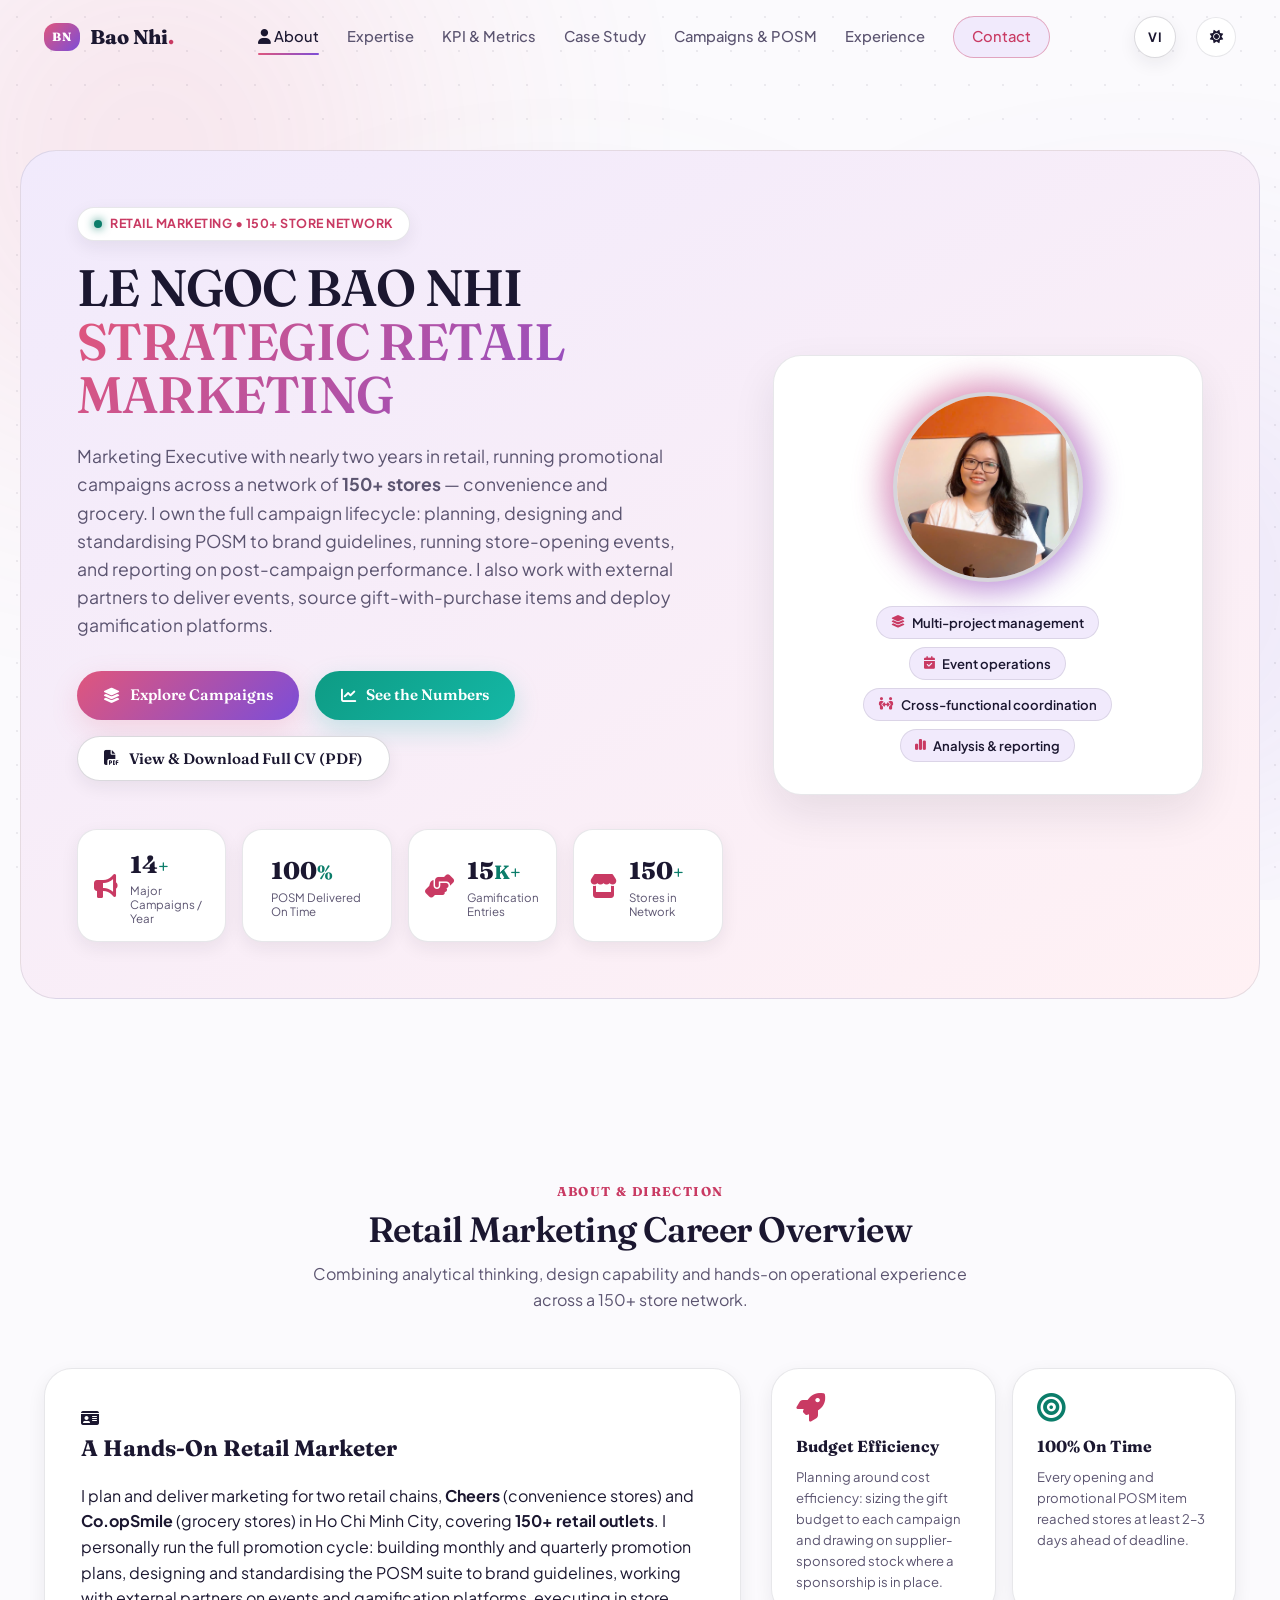
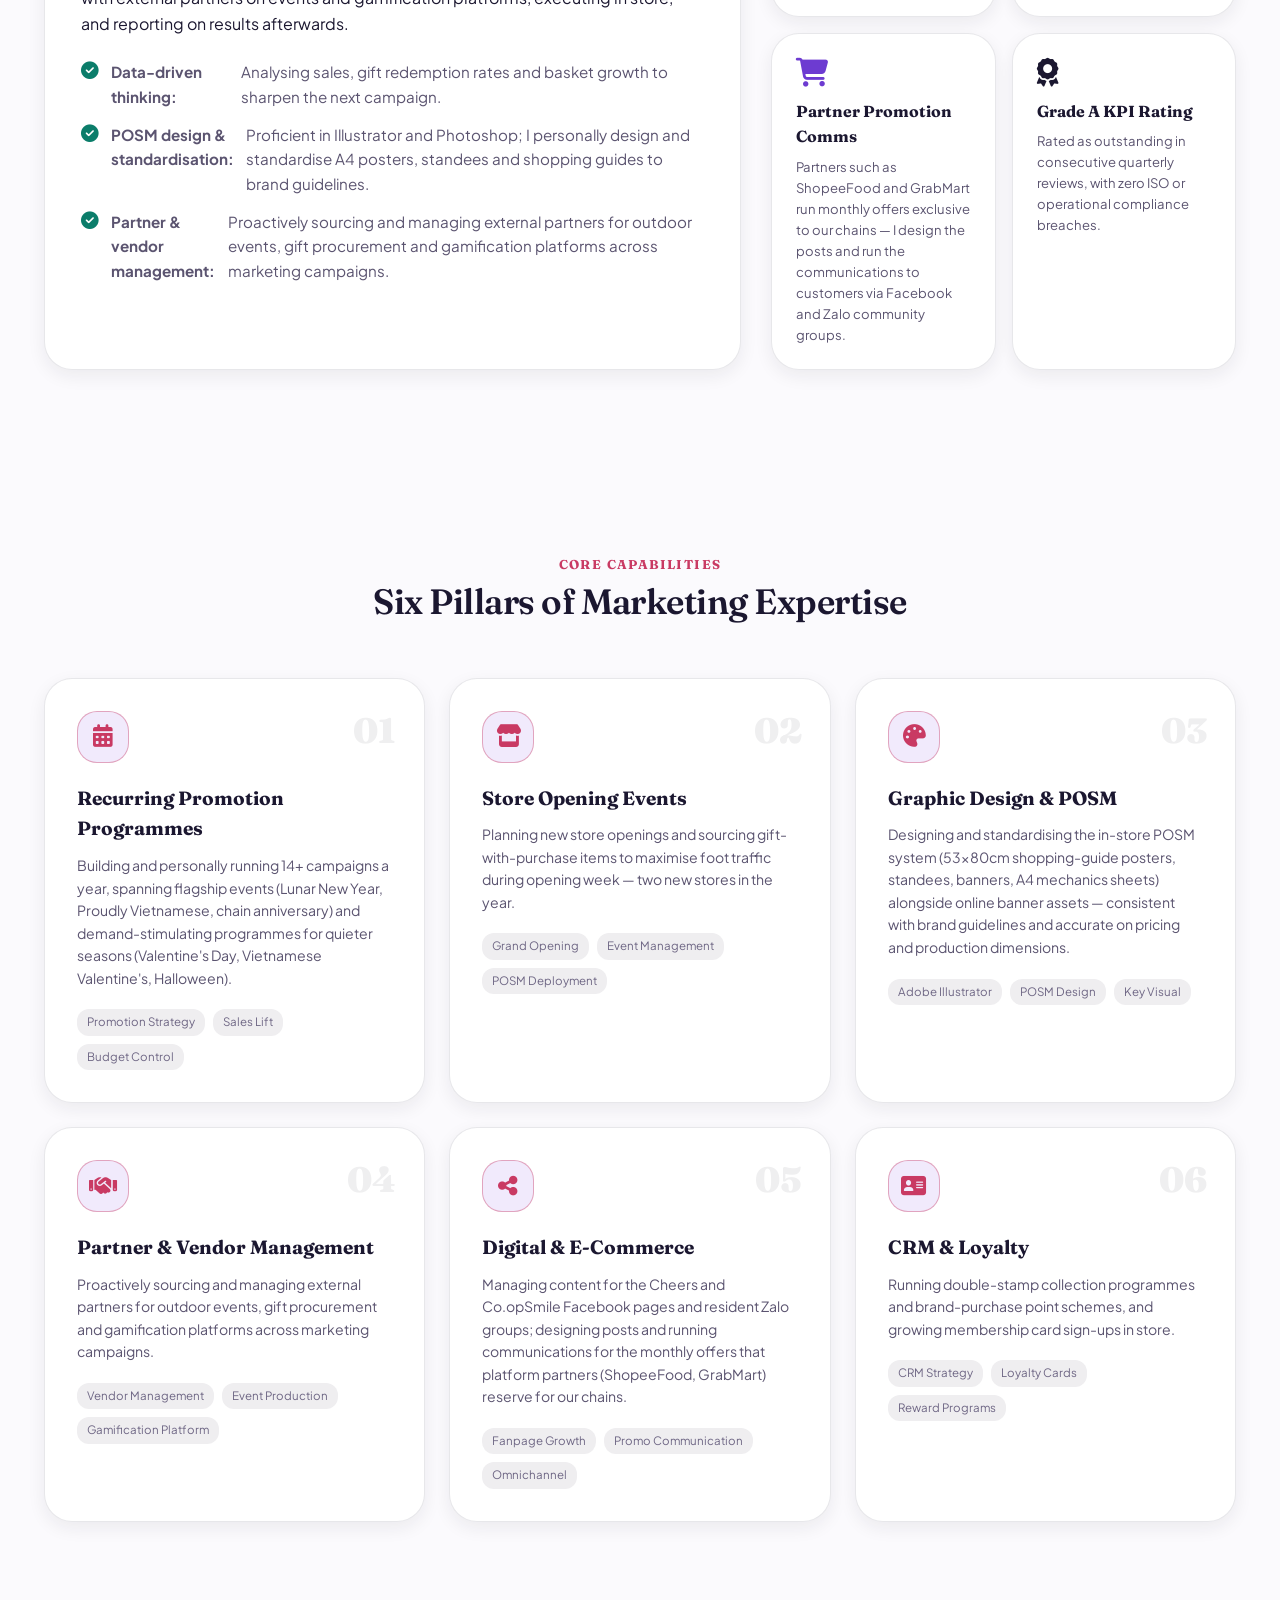
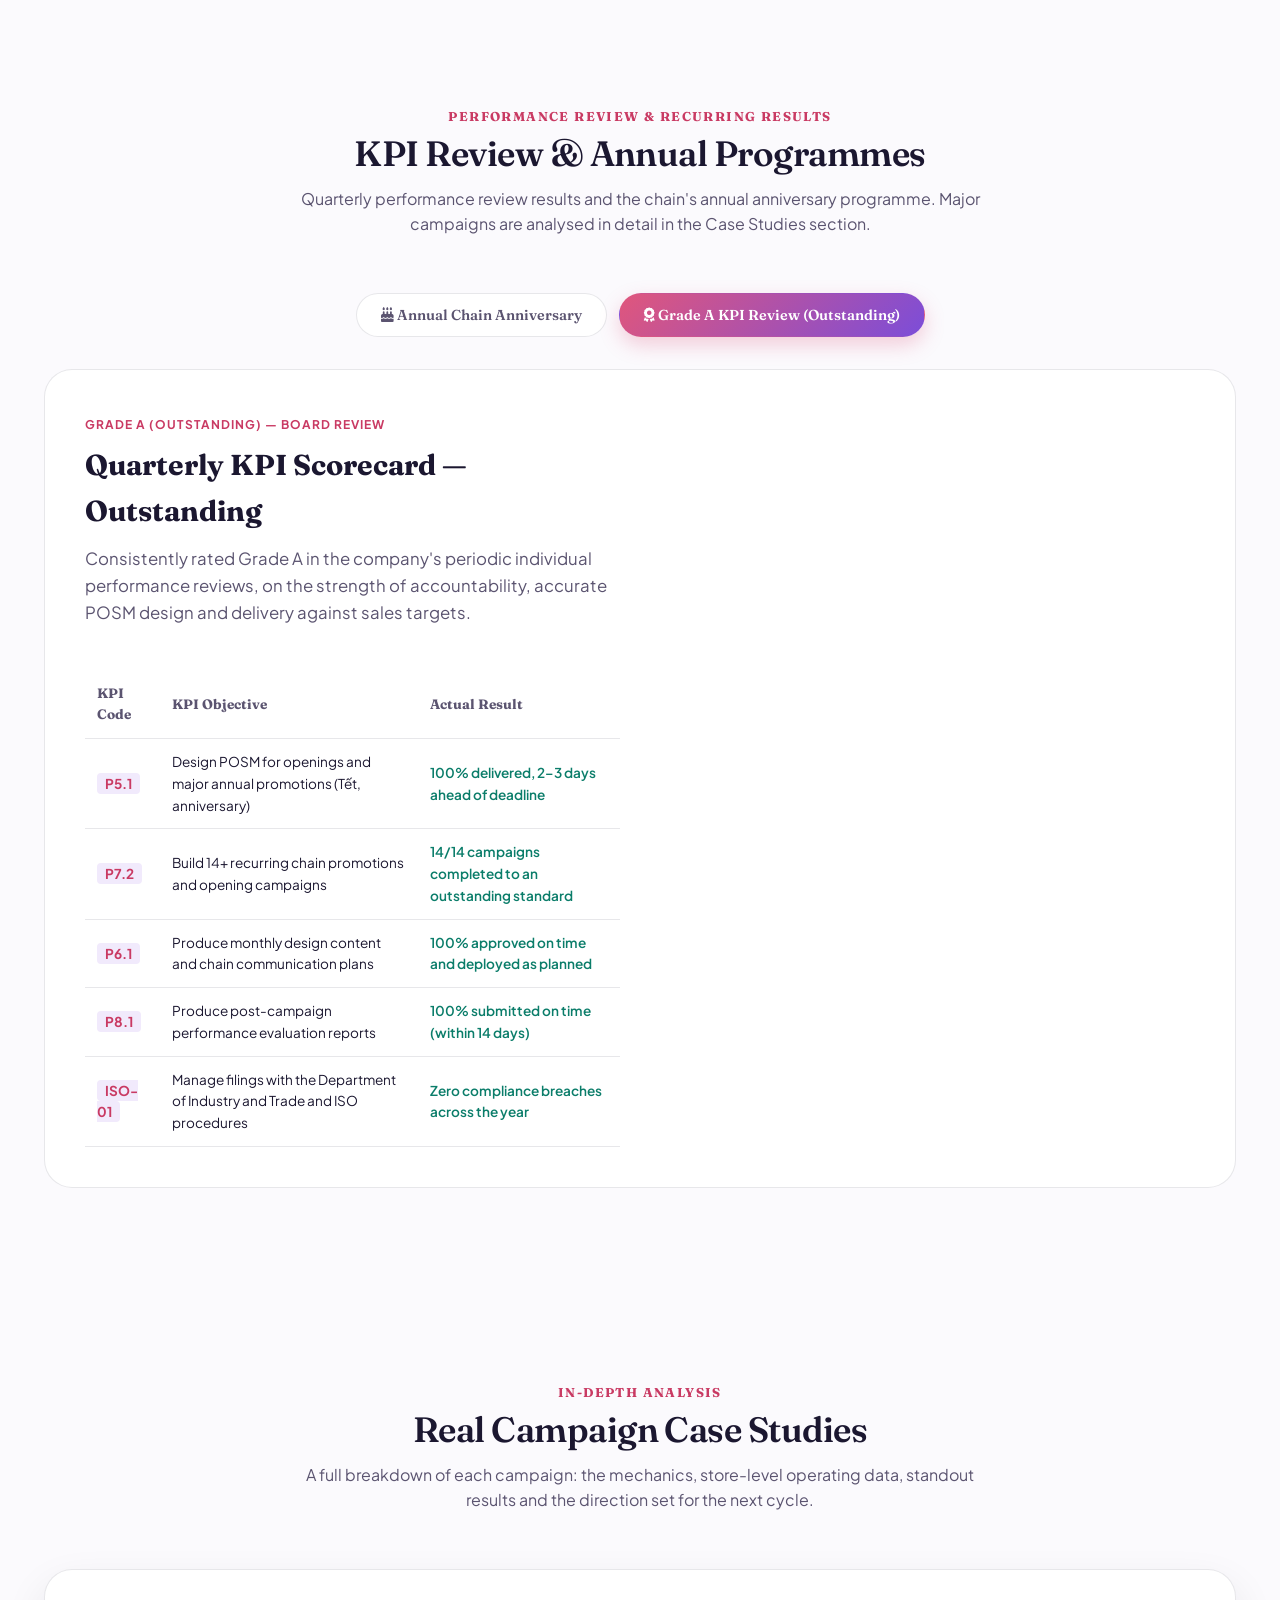
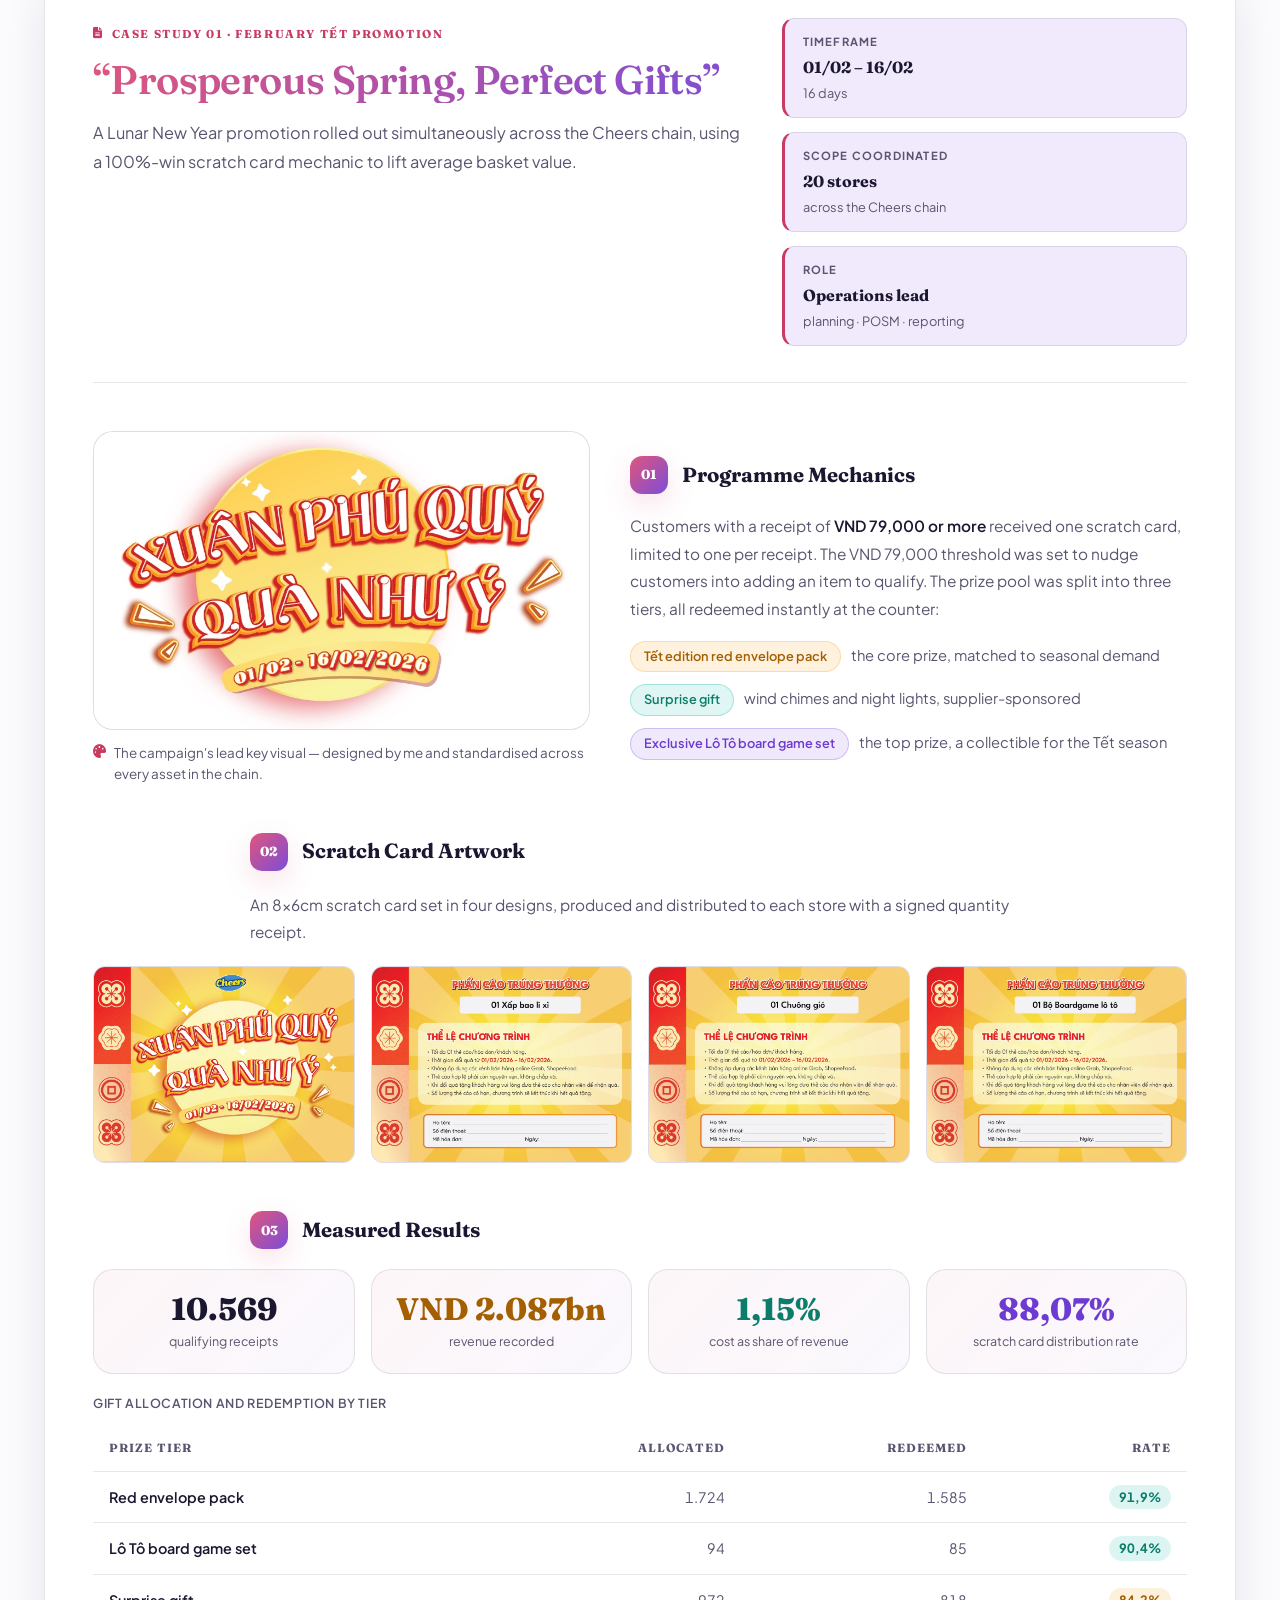
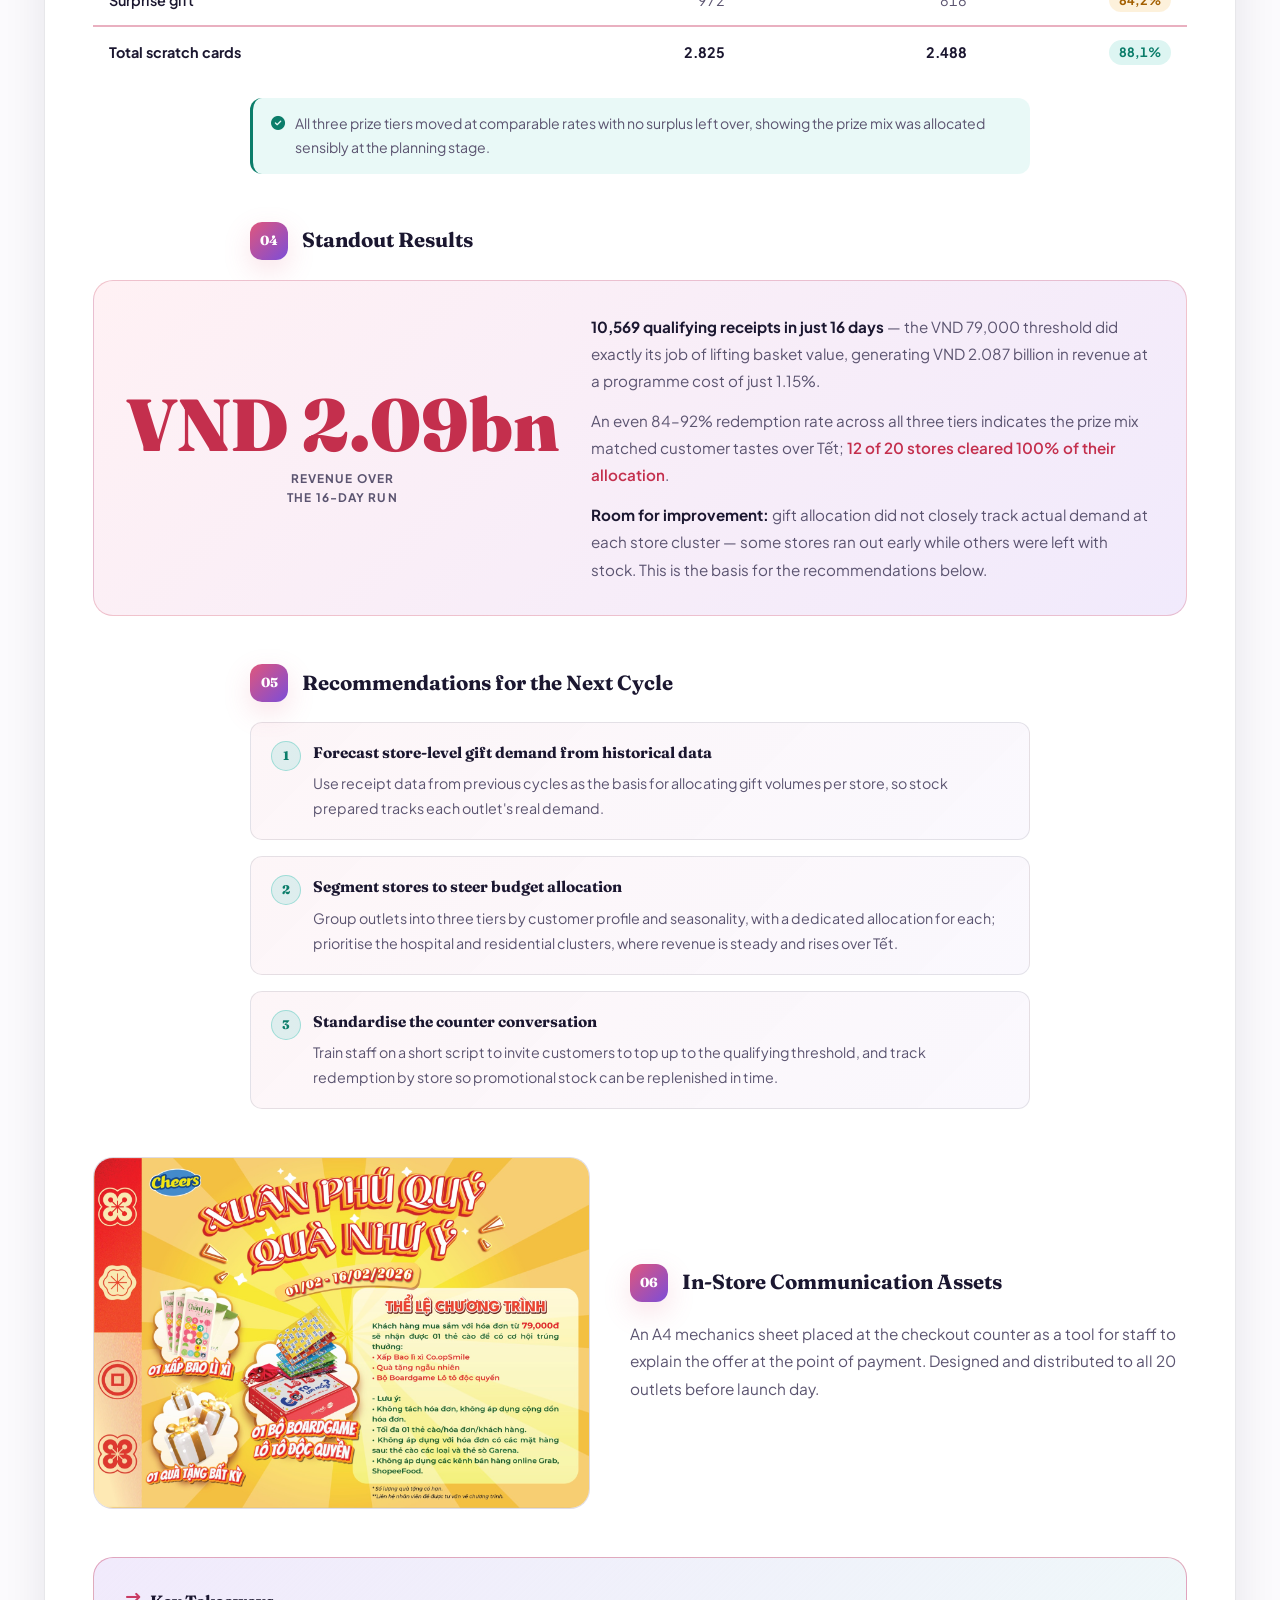
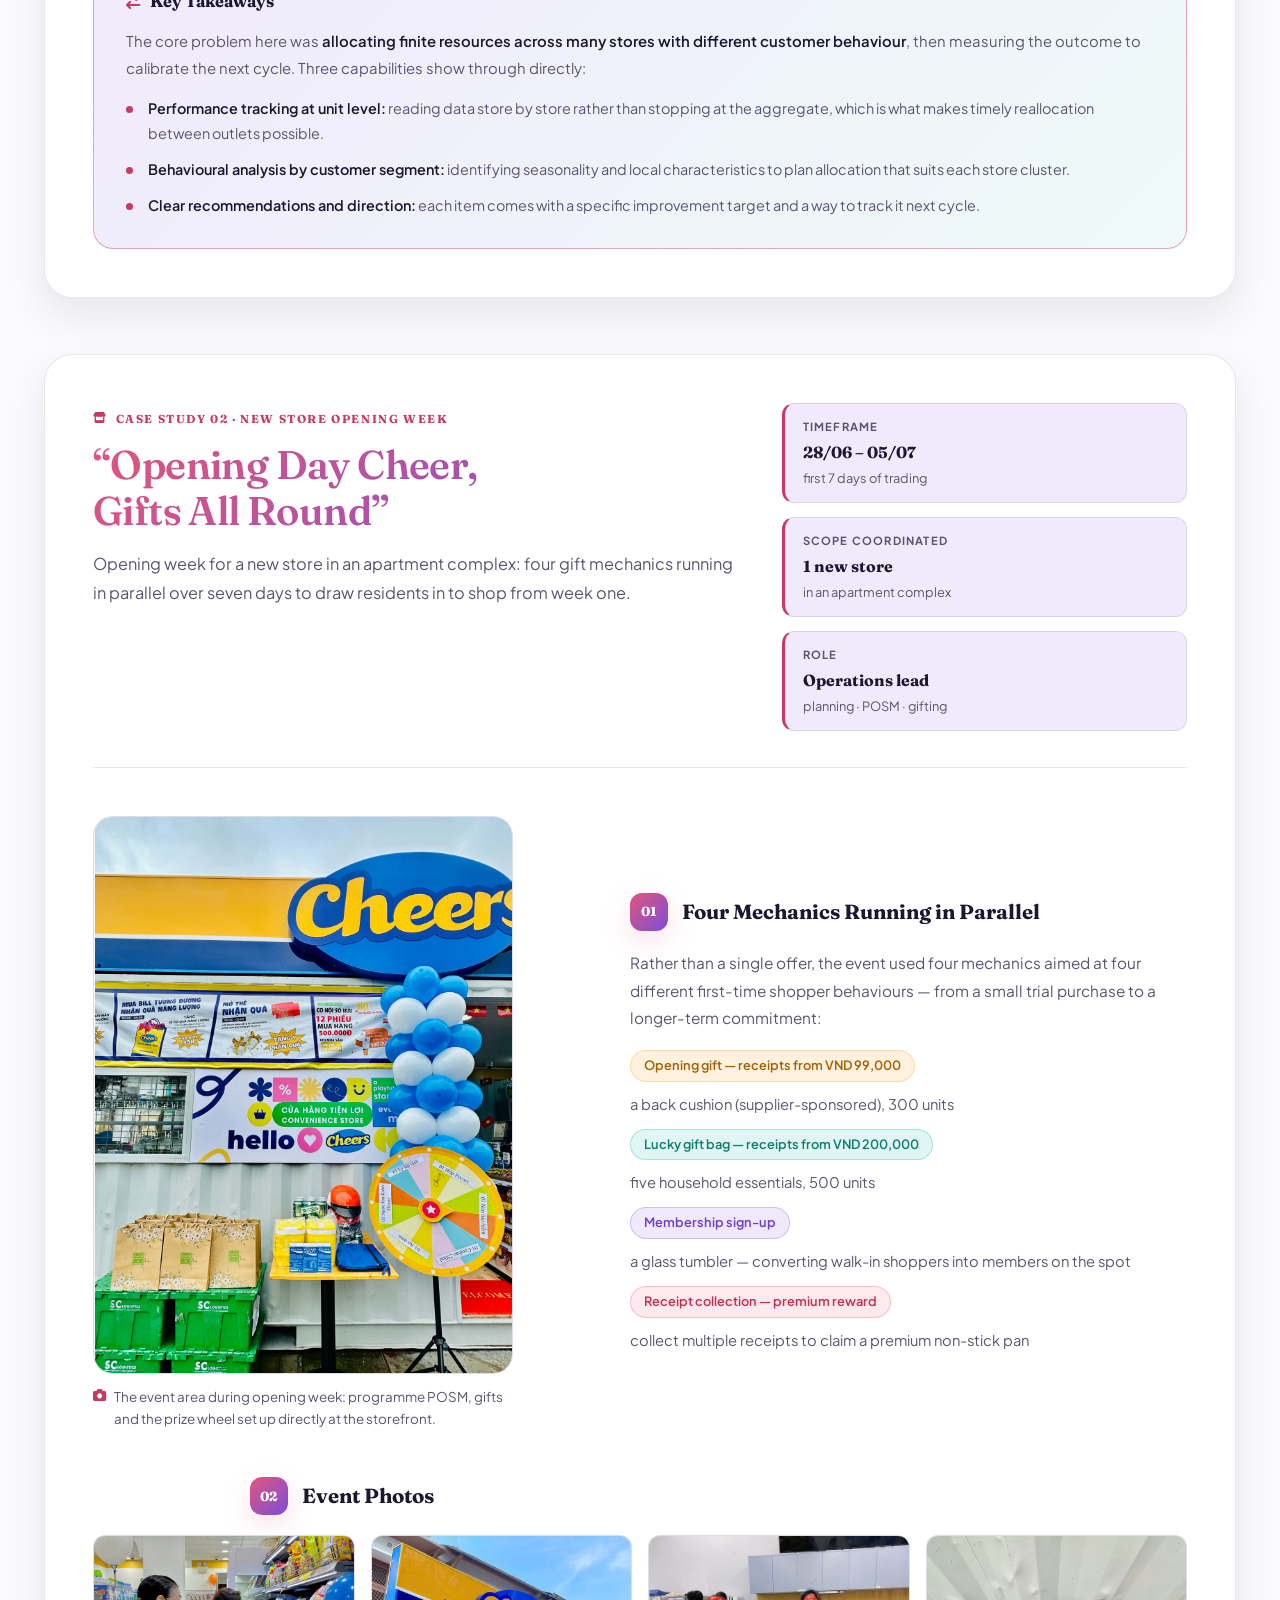
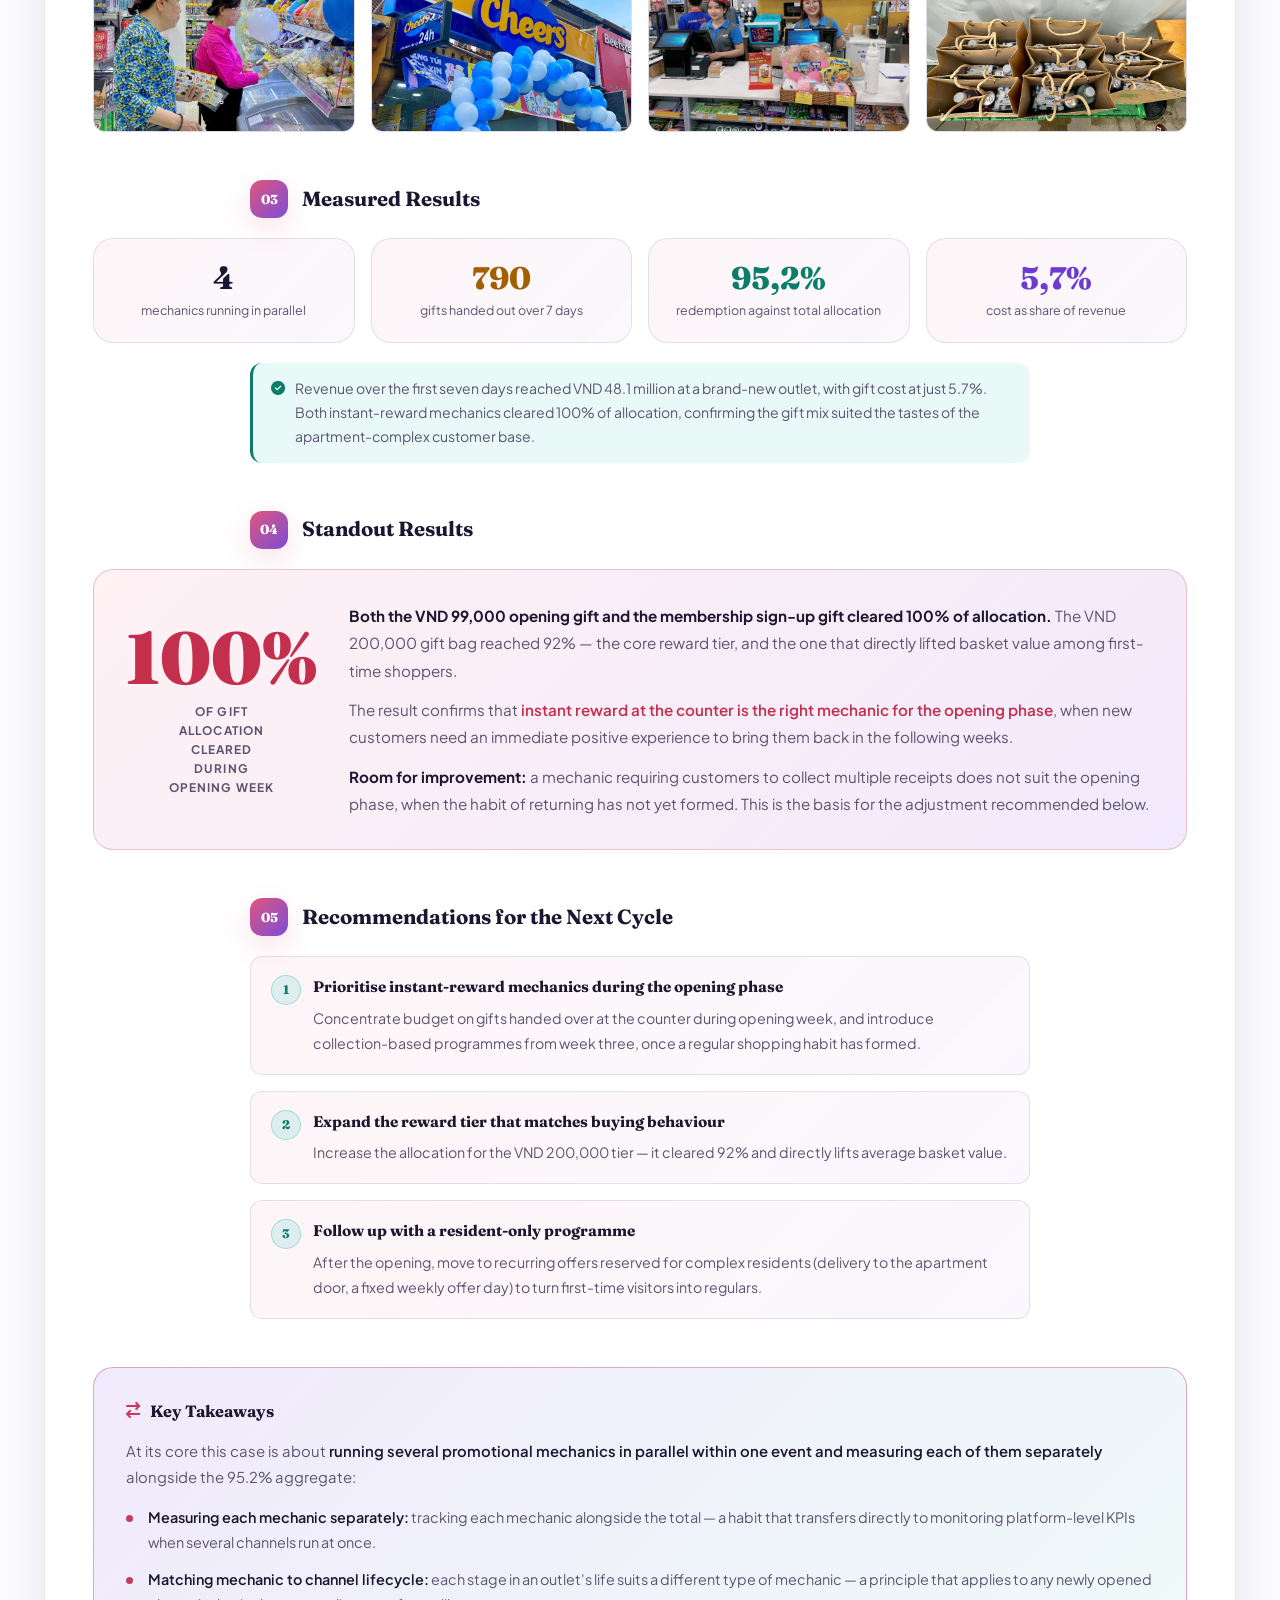
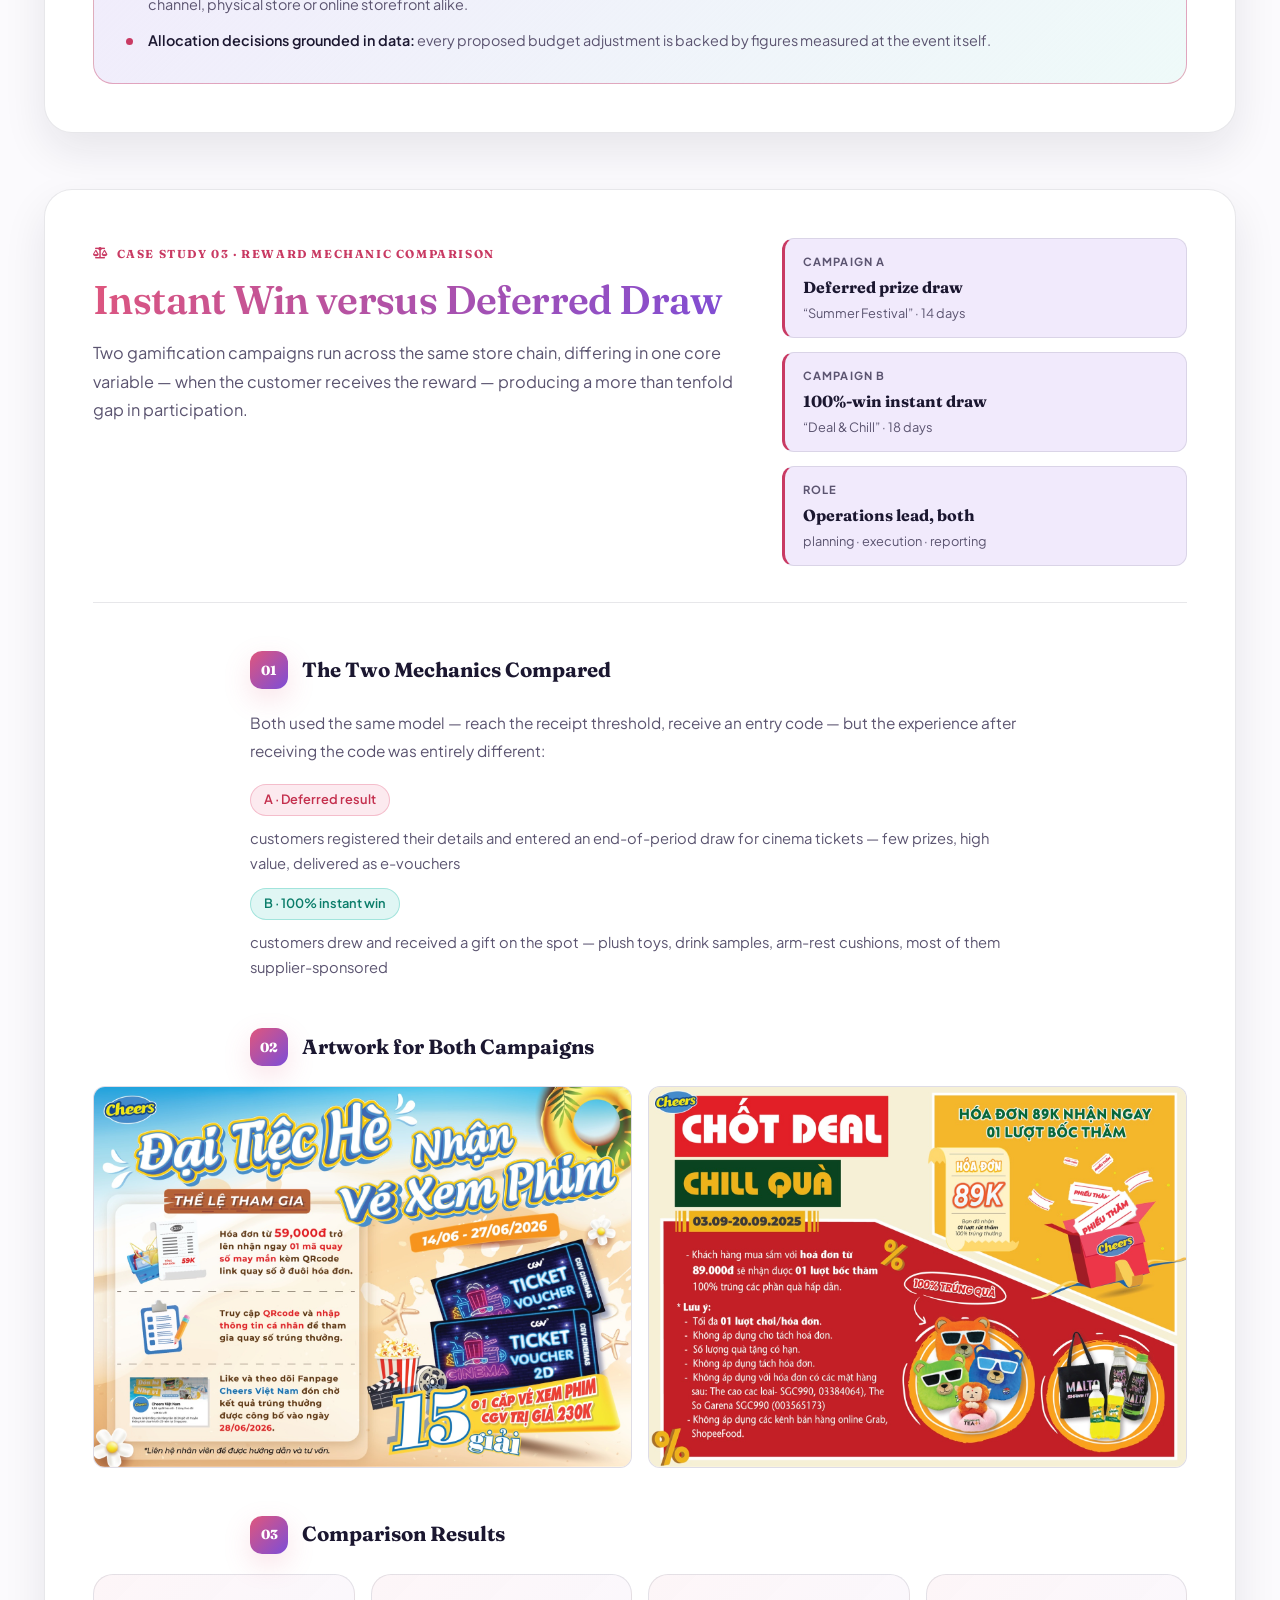
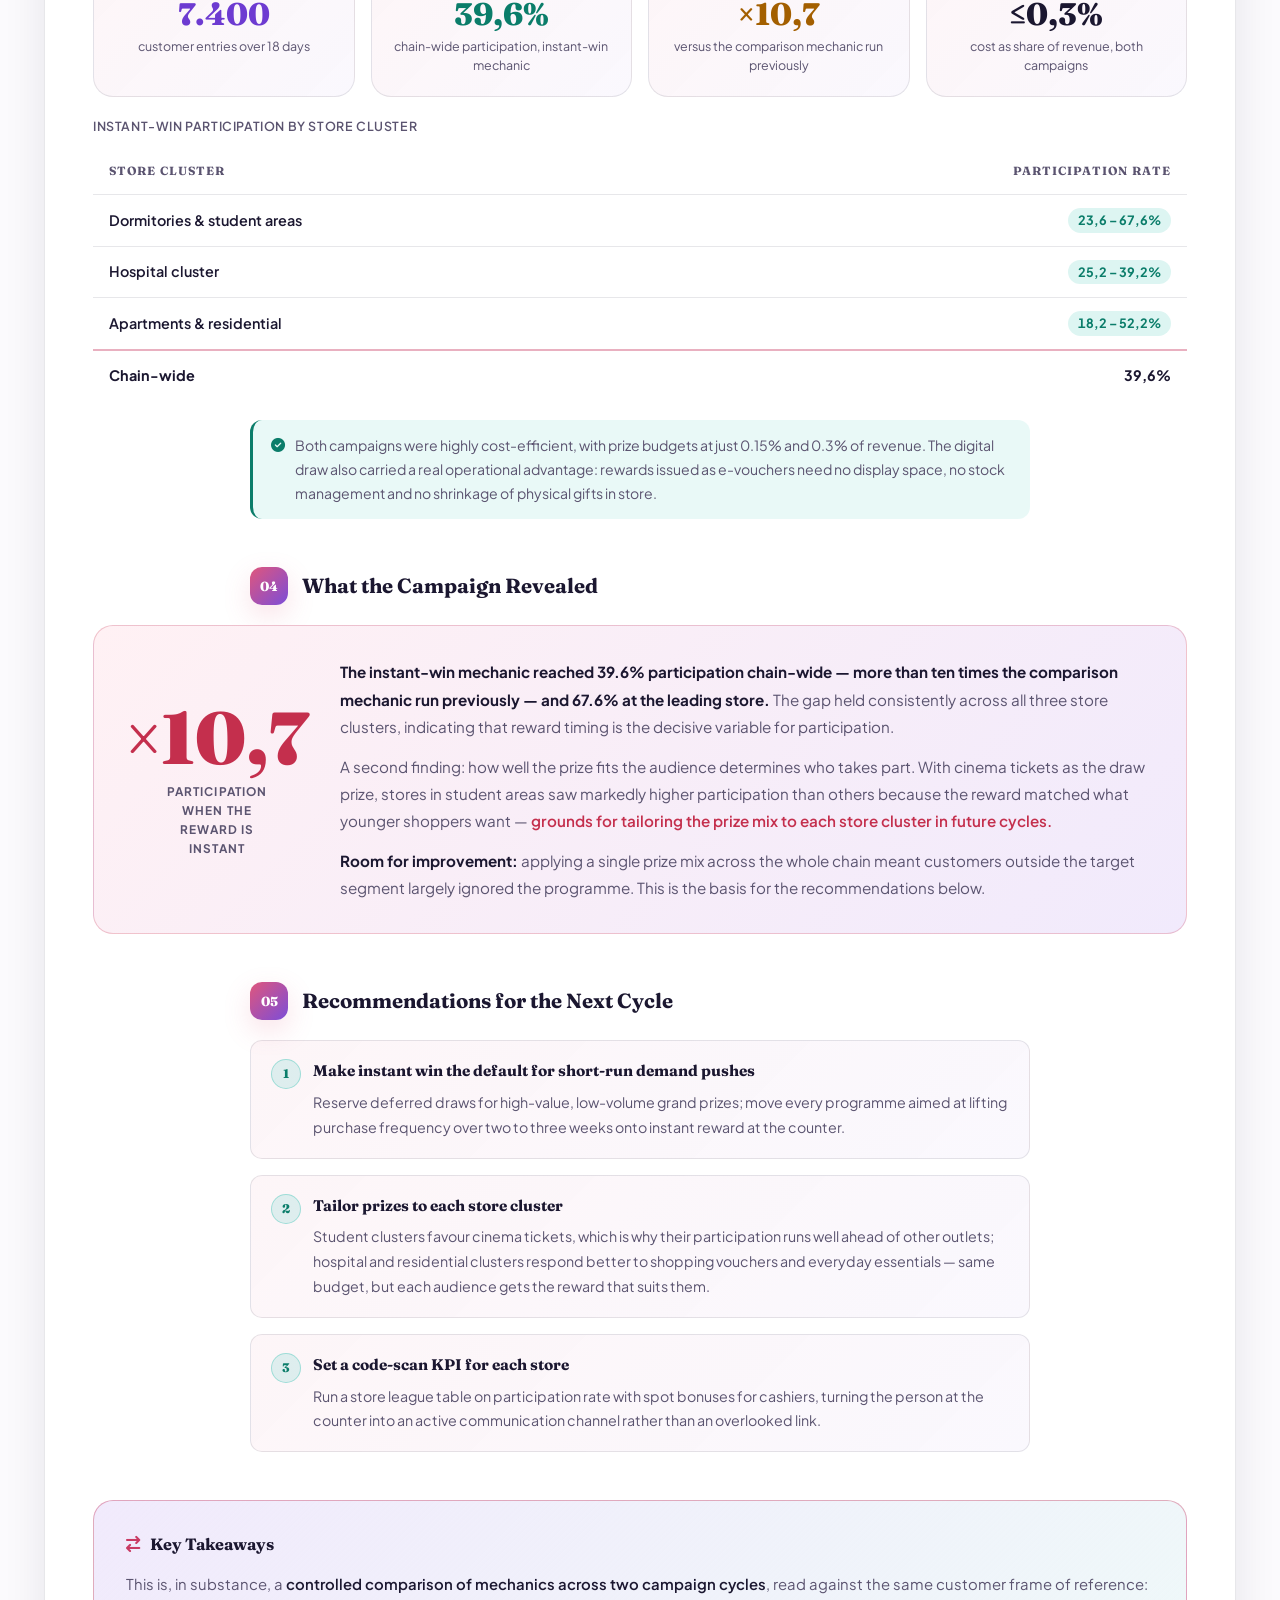
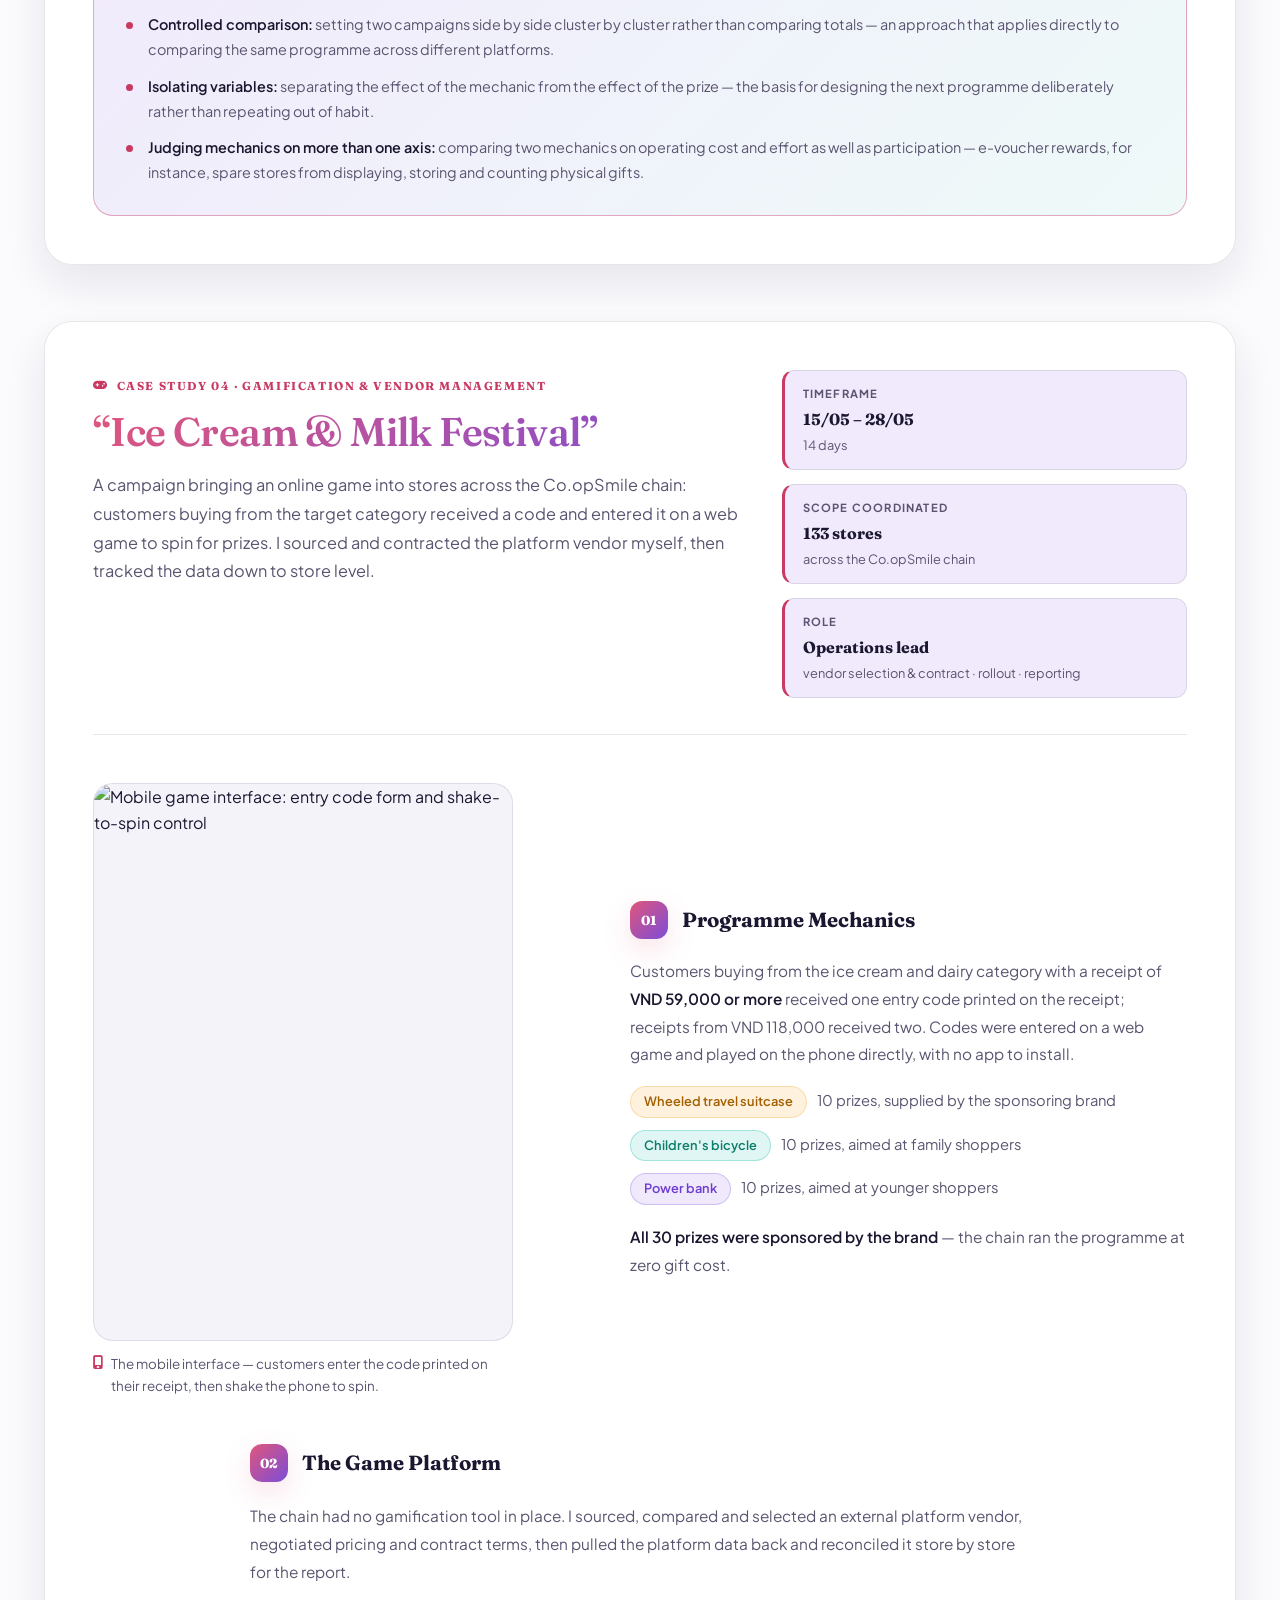
==== en.html @ d1abffee "Add files via upload" ====
<!DOCTYPE html>
<html lang="en" data-theme="light">
<head>
    <meta charset="UTF-8">
    <meta name="viewport" content="width=device-width, initial-scale=1.0">
    <title>Le Ngoc Bao Nhi | Retail Marketing Portfolio</title>
    <meta name="description" content="Marketing portfolio of Le Ngoc Bao Nhi — nearly two years in retail, running promotional campaigns across a 150+ store network, managing store-opening events, designing and standardising POSM to brand guidelines, and partnering with FMCG brands on co-marketing.">
    
    <!-- Google Fonts -->
    <link rel="preconnect" href="https://fonts.googleapis.com">
    <link rel="preconnect" href="https://fonts.gstatic.com" crossorigin>
    <link href="https://fonts.googleapis.com/css2?family=Fraunces:opsz,wght@9..144,500;9..144,600;9..144,700;9..144,900&family=Plus+Jakarta+Sans:wght@400;500;600;700;800&display=swap" rel="stylesheet">
    
    <!-- Font Awesome Icons -->
    <link rel="stylesheet" href="https://cdnjs.cloudflare.com/ajax/libs/font-awesome/6.5.1/css/all.min.css">
    
    <!-- Custom Stylesheet -->
    <link rel="stylesheet" href="style.css">
</head>
<body>

    <!-- Background Dynamic Glow FX -->
    <div class="bg-fx">
        <div class="blob blob-1"></div>
        <div class="blob blob-2"></div>
        <div class="blob blob-3"></div>
        <div class="grid-overlay"></div>
    </div>

    <!-- Navigation Bar -->
    <header class="navbar-container" id="navbar">
        <div class="container navbar-inner">
            <a href="#" class="nav-brand">
                <span class="brand-badge">BN</span>
                <span class="brand-text">Bao Nhi<span class="dot">.</span></span>
            </a>

            <nav class="nav-links" id="nav-links">
                <a href="#about" class="nav-item active"><i class="fa-solid fa-user"></i> About</a>
                <a href="#expertise" class="nav-item">Expertise</a>
                <a href="#metrics" class="nav-item">KPI & Metrics</a>
                <a href="#case-study" class="nav-item">Case Study</a>
                <a href="#portfolio" class="nav-item">Campaigns & POSM</a>
                <a href="#experience" class="nav-item">Experience</a>
                <a href="#contact" class="nav-item nav-btn-contact">Contact</a>
            </nav>

            <div class="nav-actions">
                <a href="index.html" class="lang-toggle" title="Xem bản tiếng Việt" aria-label="Xem bản tiếng Việt">VI</a>
                <button class="theme-toggle" id="theme-toggle" title="Toggle light / dark mode" aria-label="Toggle light / dark mode">
                    <i class="fa-solid fa-sun"></i>
                </button>
                <button class="mobile-toggle" id="mobile-toggle" aria-label="Toggle menu">
                    <i class="fa-solid fa-bars"></i>
                </button>
            </div>
        </div>
    </header>

    <!-- Main Content Wrapper -->
    <main>

        <!-- HERO SECTION -->
        <section class="hero-section" id="hero">
            <div class="container hero-inner">
                <div class="hero-content">
                    <div class="badge-pill">
                        <span class="pulsing-dot"></span>
                        RETAIL MARKETING • 150+ STORE NETWORK
                    </div>
                    <h1 class="hero-title">
                        LE NGOC BAO NHI
                        <span class="highlight-gradient">STRATEGIC RETAIL MARKETING</span>
                    </h1>
                    <p class="hero-description">
                        Marketing Executive with nearly two years in retail, running promotional campaigns across a network of <strong>150+ stores</strong>  — convenience and grocery. I own the full campaign lifecycle: planning, designing and standardising POSM to brand guidelines, running store-opening events, and reporting on post-campaign performance. I also work with external partners to deliver events, source gift-with-purchase items and deploy gamification platforms.
                    </p>

                    <div class="hero-ctas">
                        <a href="#portfolio" class="btn btn-primary">
                            <i class="fa-solid fa-layer-group"></i> Explore Campaigns
                        </a>
                        <a href="#metrics" class="btn btn-secondary">
                            <i class="fa-solid fa-chart-line"></i> See the Numbers
                        </a>
                        <button onclick="openCvModal()" class="btn btn-outline">
                            <i class="fa-solid fa-file-pdf"></i> View & Download Full CV (PDF)
                        </button>
                    </div>

                    <!-- Highlighted Performance Cards -->
                    <div class="hero-stats-grid">
                        <div class="stat-card">
                            <div class="stat-icon"><i class="fa-solid fa-bullhorn"></i></div>
                            <div class="stat-info">
                                <span class="stat-number" data-target="14">0</span><span class="stat-plus">+</span>
                                <span class="stat-label">Major Campaigns / Year</span>
                            </div>
                        </div>

                        <div class="stat-card">
                            <div class="stat-icon"><i class="fa-solid fa-clock-check"></i></div>
                            <div class="stat-info">
                                <span class="stat-number" data-target="100">0</span><span class="stat-plus">%</span>
                                <span class="stat-label">POSM Delivered On Time</span>
                            </div>
                        </div>

                        <div class="stat-card">
                            <div class="stat-icon"><i class="fa-solid fa-handshake-angle"></i></div>
                            <div class="stat-info">
                                <span class="stat-number" data-target="15">0</span><span class="stat-plus">K+</span>
                                <span class="stat-label">Gamification Entries</span>
                            </div>
                        </div>

                        <div class="stat-card">
                            <div class="stat-icon"><i class="fa-solid fa-store"></i></div>
                            <div class="stat-info">
                                <span class="stat-number" data-target="150">0</span><span class="stat-plus">+</span>
                                <span class="stat-label">Stores in Network</span>
                            </div>
                        </div>
                    </div>
                </div>

                <div class="hero-visual">
                    <div class="glass-hero-card">
                        <div class="profile-avatar-container">
                            <div class="avatar-ring"></div>
                            <div class="avatar-box">
                                <img src="assets/images/avatar.jpg" alt="Portrait of Le Ngoc Bao Nhi" class="avatar-photo" width="793" height="991">
                                <div class="avatar-caption">Le Ngoc Bao Nhi</div>
                            </div>
                        </div>

                        <ul class="skill-chips">
                            <li class="skill-chip"><i class="fa-solid fa-layer-group"></i> Multi-project management</li>
                            <li class="skill-chip"><i class="fa-solid fa-calendar-check"></i> Event operations</li>
                            <li class="skill-chip"><i class="fa-solid fa-people-arrows"></i> Cross-functional coordination</li>
                            <li class="skill-chip"><i class="fa-solid fa-chart-simple"></i> Analysis &amp; reporting</li>
                        </ul>
                    </div>
                </div>
            </div>
        </section>

        <!-- ABOUT SECTION -->
        <section class="about-section" id="about">
            <div class="container">
                <div class="section-header">
                    <span class="section-subtitle">ABOUT & DIRECTION</span>
                    <h2 class="section-title">Retail Marketing Career Overview</h2>
                    <p class="section-desc">Combining analytical thinking, design capability and hands-on operational experience across a 150+ store network.</p>
                </div>

                <div class="about-grid">
                    <div class="about-card main-bio-card">
                        <div class="card-icon-badge"><i class="fa-solid fa-id-card"></i></div>
                        <h3>A Hands-On Retail Marketer</h3>
                        <p>
                            I plan and deliver marketing for two retail chains, <strong>Cheers</strong> (convenience stores) and <strong>Co.opSmile</strong> (grocery stores) in Ho Chi Minh City, covering <strong>150+ retail outlets</strong>. I personally run the full promotion cycle: building monthly and quarterly promotion plans, designing and standardising the POSM suite to brand guidelines, working with external partners on events and gamification platforms, executing in store, and reporting on results afterwards.
                        </p>
                        <ul class="bio-list">
                            <li><i class="fa-solid fa-circle-check"></i> <strong>Data-driven thinking:</strong> Analysing sales, gift redemption rates and basket growth to sharpen the next campaign.</li>
                            <li><i class="fa-solid fa-circle-check"></i> <strong>POSM design & standardisation:</strong> Proficient in Illustrator and Photoshop; I personally design and standardise A4 posters, standees and shopping guides to brand guidelines.</li>
                            <li><i class="fa-solid fa-circle-check"></i> <strong>Partner & vendor management:</strong> Proactively sourcing and managing external partners for outdoor events, gift procurement and gamification platforms across marketing campaigns.</li>
                        </ul>
                    </div>

                    <div class="about-side-grid">
                        <div class="about-card feature-mini">
                            <i class="fa-solid fa-rocket mini-icon text-indigo"></i>
                            <h4>Budget Efficiency</h4>
                            <p>Planning around cost efficiency: sizing the gift budget to each campaign and drawing on supplier-sponsored stock where a sponsorship is in place.</p>
                        </div>

                        <div class="about-card feature-mini">
                            <i class="fa-solid fa-bullseye mini-icon text-emerald"></i>
                            <h4>100% On Time</h4>
                            <p>Every opening and promotional POSM item reached stores at least 2–3 days ahead of deadline.</p>
                        </div>

                        <div class="about-card feature-mini">
                            <i class="fa-solid fa-cart-shopping mini-icon text-purple"></i>
                            <h4>Partner Promotion Comms</h4>
                            <p>Partners such as ShopeeFood and GrabMart run monthly offers exclusive to our chains — I design the posts and run the communications to customers via Facebook and Zalo community groups.</p>
                        </div>

                        <div class="about-card feature-mini">
                            <i class="fa-solid fa-award mini-icon text-amber"></i>
                            <h4>Grade A KPI Rating</h4>
                            <p>Rated as outstanding in consecutive quarterly reviews, with zero ISO or operational compliance breaches.</p>
                        </div>
                    </div>
                </div>
            </div>
        </section>

        <!-- EXPERTISE MATRIX SECTION -->
        <section class="expertise-section" id="expertise">
            <div class="container">
                <div class="section-header">
                    <span class="section-subtitle">CORE CAPABILITIES</span>
                    <h2 class="section-title">Six Pillars of Marketing Expertise</h2>
                </div>

                <div class="expertise-grid">
                    <!-- Pillar 1 -->
                    <div class="exp-card">
                        <div class="exp-number">01</div>
                        <div class="exp-icon"><i class="fa-solid fa-calendar-days"></i></div>
                        <h3>Recurring Promotion Programmes</h3>
                        <p>Building and personally running 14+ campaigns a year, spanning flagship events (Lunar New Year, Proudly Vietnamese, chain anniversary) and demand-stimulating programmes for quieter seasons (Valentine's Day, Vietnamese Valentine's, Halloween).</p>
                        <div class="exp-tags">
                            <span>Promotion Strategy</span>
                            <span>Sales Lift</span>
                            <span>Budget Control</span>
                        </div>
                    </div>

                    <!-- Pillar 2 -->
                    <div class="exp-card">
                        <div class="exp-number">02</div>
                        <div class="exp-icon"><i class="fa-solid fa-store"></i></div>
                        <h3>Store Opening Events</h3>
                        <p>Planning new store openings and sourcing gift-with-purchase items to maximise foot traffic during opening week — two new stores in the year.</p>
                        <div class="exp-tags">
                            <span>Grand Opening</span>
                            <span>Event Management</span>
                            <span>POSM Deployment</span>
                        </div>
                    </div>

                    <!-- Pillar 3 -->
                    <div class="exp-card">
                        <div class="exp-number">03</div>
                        <div class="exp-icon"><i class="fa-solid fa-palette"></i></div>
                        <h3>Graphic Design & POSM</h3>
                        <p>Designing and standardising the in-store POSM system (53×80cm shopping-guide posters, standees, banners, A4 mechanics sheets) alongside online banner assets — consistent with brand guidelines and accurate on pricing and production dimensions.</p>
                        <div class="exp-tags">
                            <span>Adobe Illustrator</span>
                            <span>POSM Design</span>
                            <span>Key Visual</span>
                        </div>
                    </div>

                    <!-- Pillar 4 -->
                    <div class="exp-card">
                        <div class="exp-number">04</div>
                        <div class="exp-icon"><i class="fa-solid fa-handshake"></i></div>
                        <h3>Partner & Vendor Management</h3>
                        <p>Proactively sourcing and managing external partners for outdoor events, gift procurement and gamification platforms across marketing campaigns.</p>
                        <div class="exp-tags">
                            <span>Vendor Management</span>
                            <span>Event Production</span>
                            <span>Gamification Platform</span>
                        </div>
                    </div>

                    <!-- Pillar 5 -->
                    <div class="exp-card">
                        <div class="exp-number">05</div>
                        <div class="exp-icon"><i class="fa-solid fa-share-nodes"></i></div>
                        <h3>Digital & E-Commerce</h3>
                        <p>Managing content for the Cheers and Co.opSmile Facebook pages and resident Zalo groups; designing posts and running communications for the monthly offers that platform partners (ShopeeFood, GrabMart) reserve for our chains.</p>
                        <div class="exp-tags">
                            <span>Fanpage Growth</span>
                            <span>Promo Communication</span>
                            <span>Omnichannel</span>
                        </div>
                    </div>

                    <!-- Pillar 6 -->
                    <div class="exp-card">
                        <div class="exp-number">06</div>
                        <div class="exp-icon"><i class="fa-solid fa-address-card"></i></div>
                        <h3>CRM & Loyalty</h3>
                        <p>Running double-stamp collection programmes and brand-purchase point schemes, and growing membership card sign-ups in store.</p>
                        <div class="exp-tags">
                            <span>CRM Strategy</span>
                            <span>Loyalty Cards</span>
                            <span>Reward Programs</span>
                        </div>
                    </div>
                </div>
            </div>
        </section>

        <!-- REFINED KPI & METRICS DASHBOARD FOR KEY EVENTS -->
        <section class="metrics-section" id="metrics">
            <div class="container">
                <div class="section-header">
                    <span class="section-subtitle">PERFORMANCE REVIEW & RECURRING RESULTS</span>
                    <h2 class="section-title">KPI Review & Annual Programmes</h2>
                    <p class="section-desc">Quarterly performance review results and the chain's annual anniversary programme. Major campaigns are analysed in detail in the Case Studies section.</p>
                </div>

                <!-- Tabs Selector -->
                <div class="dashboard-tabs">
                    <button class="dash-tab" data-tab="tab-birthday" id="tab-btn-birthday">
                        <i class="fa-solid fa-cake-candles"></i> Annual Chain Anniversary
                    </button>
                    <button class="dash-tab active" data-tab="tab-kpi">
                        <i class="fa-solid fa-award"></i> Grade A KPI Review (Outstanding)
                    </button>
                </div>

                <!-- Tab Contents -->
                <div class="dashboard-content">

                    <!-- TAB 1: TET CAMPAIGN (IMPENSIVE METRICS) -->
                    <div class="dash-panel" id="tab-birthday">
                        <div class="panel-grid">
                            <div class="panel-text">
                                <span class="tag-badge text-purple">Annual Programme</span>
                                <h3>The Chain's Annual Anniversary Programme</h3>
                                <p class="lead-text">An annual anniversary programme across the Cheers chain: customers reaching the receipt threshold receive one entry code for an online prize draw, with a prize pool built around high-value tech products.</p>
                                
                                <div class="metric-highlights">
                                    <div class="metric-box">
                                        <div class="metric-val text-purple">VND 1.98bn</div>
                                        <div class="metric-lbl">Revenue Across Two Recent Anniversaries</div>
                                    </div>
                                    <div class="metric-box">
                                        <div class="metric-val text-emerald">35.761</div>
                                        <div class="metric-lbl">Entry Codes Issued to Customers</div>
                                    </div>
                                    <div class="metric-box">
                                        <div class="metric-val text-gold">2,0%</div>
                                        <div class="metric-lbl">Prize Cost as Share of Revenue</div>
                                    </div>
                                    <div class="metric-box">
                                        <div class="metric-val text-indigo">26</div>
                                        <div class="metric-lbl">High-Value Prizes Awarded</div>
                                    </div>
                                </div>
                                <p class="sub-note"><i class="fa-solid fa-gift"></i> The tech-focused prize pool resonated strongly with younger shoppers — the highest participation rates came from stores near universities and student dormitories.</p>
                            </div>

                            <div class="panel-image">
                                <img src="assets/images/posm/sinhnhat_a4.jpg" alt="A4 artwork for the chain anniversary programme" class="dashboard-img">
                                <div class="img-caption"><i class="fa-solid fa-file-image"></i> A4 anniversary artwork: mechanics and prize structure, displayed at the checkout counter</div>
                            </div>
                        </div>
                    </div>

                    <!-- TAB 3: NEW STORE OPENING EVENT -->
                    <div class="dash-panel active" id="tab-kpi">
                        <div class="panel-grid">
                            <div class="panel-text">
                                <span class="tag-badge text-indigo">Grade A (Outstanding) — Board Review</span>
                                <h3>Quarterly KPI Scorecard — Outstanding</h3>
                                <p class="lead-text">Consistently rated Grade A in the company's periodic individual performance reviews, on the strength of accountability, accurate POSM design and delivery against sales targets.</p>
                                
                                <div class="table-responsive">
                                    <table class="kpi-table">
                                        <thead>
                                            <tr>
                                                <th>KPI Code</th>
                                                <th>KPI Objective</th>
                                                <th>Actual Result</th>
                                            </tr>
                                        </thead>
                                        <tbody>
                                            <tr>
                                                <td><span class="kpi-code">P5.1</span></td>
                                                <td>Design POSM for openings and major annual promotions (Tết, anniversary)</td>
                                                <td><span class="status-pass">100% delivered, 2–3 days ahead of deadline</span></td>
                                            </tr>
                                            <tr>
                                                <td><span class="kpi-code">P7.2</span></td>
                                                <td>Build 14+ recurring chain promotions and opening campaigns</td>
                                                <td><span class="status-pass">14/14 campaigns completed to an outstanding standard</span></td>
                                            </tr>
                                            <tr>
                                                <td><span class="kpi-code">P6.1</span></td>
                                                <td>Produce monthly design content and chain communication plans</td>
                                                <td><span class="status-pass">100% approved on time and deployed as planned</span></td>
                                            </tr>
                                            <tr>
                                                <td><span class="kpi-code">P8.1</span></td>
                                                <td>Produce post-campaign performance evaluation reports</td>
                                                <td><span class="status-pass">100% submitted on time (within 14 days)</span></td>
                                            </tr>
                                            <tr>
                                                <td><span class="kpi-code">ISO-01</span></td>
                                                <td>Manage filings with the Department of Industry and Trade and ISO procedures</td>
                                                <td><span class="status-pass">Zero compliance breaches across the year</span></td>
                                            </tr>
                                        </tbody>
                                    </table>
                                </div>
                            </div>
                        </div>
                    </div>

                </div>
            </div>
        </section>

        <!-- DEEP-DIVE CASE STUDY: TET CAMPAIGN -->
        <section class="casestudy-section" id="case-study">
            <div class="container">
                <div class="section-header">
                    <span class="section-subtitle">IN-DEPTH ANALYSIS</span>
                    <h2 class="section-title">Real Campaign Case Studies</h2>
                    <p class="section-desc">A full breakdown of each campaign: the mechanics, store-level operating data, standout results and the direction set for the next cycle.</p>
                </div>

                <article class="cs-article glass-card">

                    <!-- Case header -->
                    <header class="cs-head">
                        <div class="cs-head-text">
                            <span class="cs-eyebrow"><i class="fa-solid fa-file-lines"></i> Case Study 01 · February Tết Promotion</span>
                            <h3 class="cs-title">“Prosperous Spring, Perfect Gifts”</h3>
                            <p class="cs-standfirst">A Lunar New Year promotion rolled out simultaneously across the Cheers chain, using a 100%-win scratch card mechanic to lift average basket value.</p>
                        </div>
                        <dl class="cs-facts">
                            <div class="cs-fact">
                                <dt>Timeframe</dt>
                                <dd>01/02 – 16/02 <span class="cs-fact-sub">16 days</span></dd>
                            </div>
                            <div class="cs-fact">
                                <dt>Scope Coordinated</dt>
                                <dd>20 stores <span class="cs-fact-sub">across the Cheers chain</span></dd>
                            </div>
                            <div class="cs-fact">
                                <dt>Role</dt>
                                <dd>Operations lead <span class="cs-fact-sub">planning · POSM · reporting</span></dd>
                            </div>
                        </dl>
                    </header>

                    <!-- Key visual + Mechanic: ảnh trái, chữ phải -->
                    <div class="cs-block cs-split">
                        <figure class="cs-figure">
                            <img src="assets/images/tet/tet_keyvisual.jpg" alt="Key visual for the Prosperous Spring Tết campaign" loading="lazy" width="876" height="525">
                            <figcaption><i class="fa-solid fa-palette"></i> The campaign's lead key visual — designed by me and standardised across every asset in the chain.</figcaption>
                        </figure>
                        <div class="cs-split-text">
                        <h4 class="cs-h4"><span class="cs-h4-num">01</span> Programme Mechanics</h4>
                        <p class="cs-body">Customers with a receipt of <strong>VND 79,000 or more</strong> received one scratch card, limited to one per receipt. The VND 79,000 threshold was set to nudge customers into adding an item to qualify. The prize pool was split into three tiers, all redeemed instantly at the counter:</p>
                        <ul class="cs-mechanic">
                            <li><span class="cs-chip cs-chip-gold">Tết edition red envelope pack</span> the core prize, matched to seasonal demand</li>
                            <li><span class="cs-chip cs-chip-teal">Surprise gift</span> wind chimes and night lights, supplier-sponsored</li>
                            <li><span class="cs-chip cs-chip-plum">Exclusive Lô Tô board game set</span> the top prize, a collectible for the Tết season</li>
                        </ul>
                        </div>
                    </div>

                    <!-- Scratch card mockups -->
                    <div class="cs-block">
                        <h4 class="cs-h4"><span class="cs-h4-num">02</span> Scratch Card Artwork</h4>
                        <p class="cs-body">An 8×6cm scratch card set in four designs, produced and distributed to each store with a signed quantity receipt.</p>
                        <div class="cs-gallery">
                            <figure><img src="assets/images/tet/tet_thecao_01.jpg" alt="Tết scratch card mockup, version 1" loading="lazy" width="945" height="709"></figure>
                            <figure><img src="assets/images/tet/tet_thecao_02.jpg" alt="Tết scratch card mockup, version 2" loading="lazy" width="946" height="709"></figure>
                            <figure><img src="assets/images/tet/tet_thecao_03.jpg" alt="Tết scratch card mockup, version 3" loading="lazy" width="945" height="710"></figure>
                            <figure><img src="assets/images/tet/tet_thecao_04.jpg" alt="Tết scratch card mockup, version 4" loading="lazy" width="946" height="710"></figure>
                        </div>
                    </div>

                    <!-- Results -->
                    <div class="cs-block">
                        <h4 class="cs-h4"><span class="cs-h4-num">03</span> Measured Results</h4>
                        <div class="cs-kpi-row">
                            <div class="cs-kpi">
                                <span class="cs-kpi-val">10.569</span>
                                <span class="cs-kpi-lbl">qualifying receipts</span>
                            </div>
                            <div class="cs-kpi">
                                <span class="cs-kpi-val cs-val-gold">VND 2.087bn</span>
                                <span class="cs-kpi-lbl">revenue recorded</span>
                            </div>
                            <div class="cs-kpi">
                                <span class="cs-kpi-val cs-val-teal">1,15%</span>
                                <span class="cs-kpi-lbl">cost as share of revenue</span>
                            </div>
                            <div class="cs-kpi">
                                <span class="cs-kpi-val cs-val-plum">88,07%</span>
                                <span class="cs-kpi-lbl">scratch card distribution rate</span>
                            </div>
                        </div>

                        <div class="table-responsive">
                            <table class="cs-table">
                                <caption>Gift allocation and redemption by tier</caption>
                                <thead>
                                    <tr>
                                        <th scope="col">Prize tier</th>
                                        <th scope="col" class="cs-num">Allocated</th>
                                        <th scope="col" class="cs-num">Redeemed</th>
                                        <th scope="col" class="cs-num">Rate</th>
                                    </tr>
                                </thead>
                                <tbody>
                                    <tr>
                                        <th scope="row">Red envelope pack</th>
                                        <td class="cs-num">1.724</td>
                                        <td class="cs-num">1.585</td>
                                        <td class="cs-num"><span class="cs-rate cs-rate-high">91,9%</span></td>
                                    </tr>
                                    <tr>
                                        <th scope="row">Lô Tô board game set</th>
                                        <td class="cs-num">94</td>
                                        <td class="cs-num">85</td>
                                        <td class="cs-num"><span class="cs-rate cs-rate-high">90,4%</span></td>
                                    </tr>
                                    <tr>
                                        <th scope="row">Surprise gift</th>
                                        <td class="cs-num">972</td>
                                        <td class="cs-num">818</td>
                                        <td class="cs-num"><span class="cs-rate cs-rate-mid">84,2%</span></td>
                                    </tr>
                                </tbody>
                                <tfoot>
                                    <tr>
                                        <th scope="row">Total scratch cards</th>
                                        <td class="cs-num">2.825</td>
                                        <td class="cs-num">2.488</td>
                                        <td class="cs-num"><span class="cs-rate cs-rate-high">88,1%</span></td>
                                    </tr>
                                </tfoot>
                            </table>
                        </div>
                        <p class="cs-note"><i class="fa-solid fa-circle-check"></i> All three prize tiers moved at comparable rates with no surplus left over, showing the prize mix was allocated sensibly at the planning stage.</p>
                    </div>

                    <!-- The key finding -->
                    <div class="cs-block">
                        <h4 class="cs-h4"><span class="cs-h4-num">04</span> Standout Results</h4>
                        <div class="cs-finding">
                            <div class="cs-finding-stat">
                                <span class="cs-finding-num">VND 2.09bn</span>
                                <span class="cs-finding-cap">revenue over the 16-day run</span>
                            </div>
                            <div class="cs-finding-text">
                                <p><strong>10,569 qualifying receipts in just 16 days</strong>  — the VND 79,000 threshold did exactly its job of lifting basket value, generating VND 2.087 billion in revenue at a programme cost of just 1.15%.</p>
                                <p>An even 84–92% redemption rate across all three tiers indicates the prize mix matched customer tastes over Tết; <em>12 of 20 stores cleared 100% of their allocation</em>.</p>
                                <p><strong>Room for improvement:</strong> gift allocation did not closely track actual demand at each store cluster — some stores ran out early while others were left with stock. This is the basis for the recommendations below.</p>
                            </div>
                        </div>
                    </div>

                    <!-- Recommendations -->
                    <div class="cs-block">
                        <h4 class="cs-h4"><span class="cs-h4-num">05</span> Recommendations for the Next Cycle</h4>
                        <ol class="cs-recs">
                            <li>
                                <h6>Forecast store-level gift demand from historical data</h6>
                                <p>Use receipt data from previous cycles as the basis for allocating gift volumes per store, so stock prepared tracks each outlet's real demand.</p>
                            </li>
                            <li>
                                <h6>Segment stores to steer budget allocation</h6>
                                <p>Group outlets into three tiers by customer profile and seasonality, with a dedicated allocation for each; prioritise the hospital and residential clusters, where revenue is steady and rises over Tết.</p>
                            </li>
                            <li>
                                <h6>Standardise the counter conversation</h6>
                                <p>Train staff on a short script to invite customers to top up to the qualifying threshold, and track redemption by store so promotional stock can be replenished in time.</p>
                            </li>
                        </ol>
                    </div>

                    <!-- POSM artifact: ảnh trái, chữ phải -->
                    <div class="cs-block cs-split">
                        <figure class="cs-figure">
                            <img src="assets/images/tet/tet_posm_a4.jpg" alt="A4 Tết promotion artwork displayed in store" loading="lazy" width="3508" height="2481">
                        </figure>
                        <div class="cs-split-text">
                            <h4 class="cs-h4"><span class="cs-h4-num">06</span> In-Store Communication Assets</h4>
                            <p class="cs-body">An A4 mechanics sheet placed at the checkout counter as a tool for staff to explain the offer at the point of payment. Designed and distributed to all 20 outlets before launch day.</p>
                        </div>
                    </div>

                    <!-- Transferable capability -->
                    <aside class="cs-takeaway">
                        <h4><i class="fa-solid fa-arrow-right-arrow-left"></i> Key Takeaways</h4>
                        <p>The core problem here was <strong>allocating finite resources across many stores with different customer behaviour</strong>, then measuring the outcome to calibrate the next cycle. Three capabilities show through directly:</p>
                        <ul>
                            <li><strong>Performance tracking at unit level:</strong> reading data store by store rather than stopping at the aggregate, which is what makes timely reallocation between outlets possible.</li>
                            <li><strong>Behavioural analysis by customer segment:</strong> identifying seasonality and local characteristics to plan allocation that suits each store cluster.</li>
                            <li><strong>Clear recommendations and direction:</strong> each item comes with a specific improvement target and a way to track it next cycle.</li>
                        </ul>
                    </aside>

                </article>

                <!-- ═══════════ CASE STUDY 02: GRAND OPENING ═══════════ -->
                <article class="cs-article glass-card" id="case-khai-truong">

                    <header class="cs-head">
                        <div class="cs-head-text">
                            <span class="cs-eyebrow"><i class="fa-solid fa-store"></i> Case Study 02 · New Store Opening Week</span>
                            <h3 class="cs-title">“Opening Day Cheer, Gifts All Round”</h3>
                            <p class="cs-standfirst">Opening week for a new store in an apartment complex: four gift mechanics running in parallel over seven days to draw residents in to shop from week one.</p>
                        </div>
                        <dl class="cs-facts">
                            <div class="cs-fact">
                                <dt>Timeframe</dt>
                                <dd>28/06 – 05/07 <span class="cs-fact-sub">first 7 days of trading</span></dd>
                            </div>
                            <div class="cs-fact">
                                <dt>Scope Coordinated</dt>
                                <dd>1 new store <span class="cs-fact-sub">in an apartment complex</span></dd>
                            </div>
                            <div class="cs-fact">
                                <dt>Role</dt>
                                <dd>Operations lead <span class="cs-fact-sub">planning · POSM · gifting</span></dd>
                            </div>
                        </dl>
                    </header>

                    <div class="cs-block cs-split">
                        <figure class="cs-figure cs-figure-tall">
                            <img src="assets/images/openings/opening_event.jpg" alt="Event area outside the store during opening week" loading="lazy" width="3024" height="4032">
                            <figcaption><i class="fa-solid fa-camera"></i> The event area during opening week: programme POSM, gifts and the prize wheel set up directly at the storefront.</figcaption>
                        </figure>
                        <div class="cs-split-text">
                        <h4 class="cs-h4"><span class="cs-h4-num">01</span> Four Mechanics Running in Parallel</h4>
                        <p class="cs-body">Rather than a single offer, the event used four mechanics aimed at four different first-time shopper behaviours — from a small trial purchase to a longer-term commitment:</p>
                        <ul class="cs-mechanic">
                            <li><span class="cs-chip cs-chip-gold">Opening gift — receipts from VND 99,000</span> a back cushion (supplier-sponsored), 300 units</li>
                            <li><span class="cs-chip cs-chip-teal">Lucky gift bag — receipts from VND 200,000</span> five household essentials, 500 units</li>
                            <li><span class="cs-chip cs-chip-plum">Membership sign-up</span> a glass tumbler — converting walk-in shoppers into members on the spot</li>
                            <li><span class="cs-chip cs-chip-rose">Receipt collection — premium reward</span> collect multiple receipts to claim a premium non-stick pan</li>
                        </ul>
                        </div>
                    </div>

                    <div class="cs-block">
                        <h4 class="cs-h4"><span class="cs-h4-num">02</span> Event Photos</h4>
                        <div class="cs-gallery">
                            <figure><img src="assets/images/openings/opening_02.jpg" alt="Customers queuing at checkout on opening day" loading="lazy" width="2048" height="1536"></figure>
                            <figure><img src="assets/images/openings/opening_03.jpg" alt="The opening gift display area" loading="lazy" width="2048" height="1536"></figure>
                            <figure><img src="assets/images/openings/opening_04.jpg" alt="A customer receiving an opening gift at the counter" loading="lazy" width="1276" height="956"></figure>
                            <figure><img src="assets/images/openings/opening_05.jpg" alt="Inside the store during opening week" loading="lazy" width="2560" height="1920"></figure>
                        </div>
                    </div>

                    <div class="cs-block">
                        <h4 class="cs-h4"><span class="cs-h4-num">03</span> Measured Results</h4>
                        <div class="cs-kpi-row">
                            <div class="cs-kpi">
                                <span class="cs-kpi-val">4</span>
                                <span class="cs-kpi-lbl">mechanics running in parallel</span>
                            </div>
                            <div class="cs-kpi">
                                <span class="cs-kpi-val cs-val-gold">790</span>
                                <span class="cs-kpi-lbl">gifts handed out over 7 days</span>
                            </div>
                            <div class="cs-kpi">
                                <span class="cs-kpi-val cs-val-teal">95,2%</span>
                                <span class="cs-kpi-lbl">redemption against total allocation</span>
                            </div>
                            <div class="cs-kpi">
                                <span class="cs-kpi-val cs-val-plum">5,7%</span>
                                <span class="cs-kpi-lbl">cost as share of revenue</span>
                            </div>
                        </div>
                        <p class="cs-note"><i class="fa-solid fa-circle-check"></i> Revenue over the first seven days reached VND 48.1 million at a brand-new outlet, with gift cost at just 5.7%. Both instant-reward mechanics cleared 100% of allocation, confirming the gift mix suited the tastes of the apartment-complex customer base.</p>
                    </div>

                    <div class="cs-block">
                        <h4 class="cs-h4"><span class="cs-h4-num">04</span> Standout Results</h4>
                        <div class="cs-finding">
                            <div class="cs-finding-stat">
                                <span class="cs-finding-num">100%</span>
                                <span class="cs-finding-cap">of gift allocation cleared during opening week</span>
                            </div>
                            <div class="cs-finding-text">
                                <p><strong>Both the VND 99,000 opening gift and the membership sign-up gift cleared 100% of allocation.</strong> The VND 200,000 gift bag reached 92% — the core reward tier, and the one that directly lifted basket value among first-time shoppers.</p>
                                <p>The result confirms that <em>instant reward at the counter is the right mechanic for the opening phase</em>, when new customers need an immediate positive experience to bring them back in the following weeks.</p>
                                <p><strong>Room for improvement:</strong> a mechanic requiring customers to collect multiple receipts does not suit the opening phase, when the habit of returning has not yet formed. This is the basis for the adjustment recommended below.</p>
                            </div>
                        </div>
                    </div>

                    <div class="cs-block">
                        <h4 class="cs-h4"><span class="cs-h4-num">05</span> Recommendations for the Next Cycle</h4>
                        <ol class="cs-recs">
                            <li>
                                <h6>Prioritise instant-reward mechanics during the opening phase</h6>
                                <p>Concentrate budget on gifts handed over at the counter during opening week, and introduce collection-based programmes from week three, once a regular shopping habit has formed.</p>
                            </li>
                            <li>
                                <h6>Expand the reward tier that matches buying behaviour</h6>
                                <p>Increase the allocation for the VND 200,000 tier — it cleared 92% and directly lifts average basket value.</p>
                            </li>
                            <li>
                                <h6>Follow up with a resident-only programme</h6>
                                <p>After the opening, move to recurring offers reserved for complex residents (delivery to the apartment door, a fixed weekly offer day) to turn first-time visitors into regulars.</p>
                            </li>
                        </ol>
                    </div>

                    <aside class="cs-takeaway">
                        <h4><i class="fa-solid fa-arrow-right-arrow-left"></i> Key Takeaways</h4>
                        <p>At its core this case is about <strong>running several promotional mechanics in parallel within one event and measuring each of them separately</strong> alongside the 95.2% aggregate:</p>
                        <ul>
                            <li><strong>Measuring each mechanic separately:</strong> tracking each mechanic alongside the total — a habit that transfers directly to monitoring platform-level KPIs when several channels run at once.</li>
                            <li><strong>Matching mechanic to channel lifecycle:</strong> each stage in an outlet's life suits a different type of mechanic — a principle that applies to any newly opened channel, physical store or online storefront alike.</li>
                            <li><strong>Allocation decisions grounded in data:</strong> every proposed budget adjustment is backed by figures measured at the event itself.</li>
                        </ul>
                    </aside>

                </article>

                <!-- ═══════════ CASE STUDY 03: MECHANISM A/B ═══════════ -->
                <article class="cs-article glass-card" id="case-co-che">

                    <header class="cs-head">
                        <div class="cs-head-text">
                            <span class="cs-eyebrow"><i class="fa-solid fa-scale-balanced"></i> Case Study 03 · Reward Mechanic Comparison</span>
                            <h3 class="cs-title">Instant Win versus Deferred Draw</h3>
                            <p class="cs-standfirst">Two gamification campaigns run across the same store chain, differing in one core variable — when the customer receives the reward — producing a more than tenfold gap in participation.</p>
                        </div>
                        <dl class="cs-facts">
                            <div class="cs-fact">
                                <dt>Campaign A</dt>
                                <dd>Deferred prize draw <span class="cs-fact-sub">“Summer Festival” · 14 days</span></dd>
                            </div>
                            <div class="cs-fact">
                                <dt>Campaign B</dt>
                                <dd>100%-win instant draw <span class="cs-fact-sub">“Deal & Chill” · 18 days</span></dd>
                            </div>
                            <div class="cs-fact">
                                <dt>Role</dt>
                                <dd>Operations lead, both <span class="cs-fact-sub">planning · execution · reporting</span></dd>
                            </div>
                        </dl>
                    </header>

                    <div class="cs-block">
                        <h4 class="cs-h4"><span class="cs-h4-num">01</span> The Two Mechanics Compared</h4>
                        <p class="cs-body">Both used the same model — reach the receipt threshold, receive an entry code — but the experience after receiving the code was entirely different:</p>
                        <ul class="cs-mechanic">
                            <li><span class="cs-chip cs-chip-rose">A · Deferred result</span> customers registered their details and entered an end-of-period draw for cinema tickets — few prizes, high value, delivered as e-vouchers</li>
                            <li><span class="cs-chip cs-chip-teal">B · 100% instant win</span> customers drew and received a gift on the spot — plush toys, drink samples, arm-rest cushions, most of them supplier-sponsored</li>
                        </ul>
                    </div>

                    <div class="cs-block">
                        <h4 class="cs-h4"><span class="cs-h4-num">02</span> Artwork for Both Campaigns</h4>
                        <div class="cs-gallery">
                            <figure><img src="assets/images/casestudy/poster_quayso.jpg" alt="A4 artwork for the deferred prize draw campaign" loading="lazy" width="3508" height="2481"></figure>
                            <figure><img src="assets/images/casestudy/poster_trungngay.jpg" alt="A4 artwork for the instant win campaign" loading="lazy" width="3508" height="2481"></figure>
                        </div>
                    </div>

                    <div class="cs-block">
                        <h4 class="cs-h4"><span class="cs-h4-num">03</span> Comparison Results</h4>
                        <div class="cs-kpi-row">
                            <div class="cs-kpi">
                                <span class="cs-kpi-val cs-val-plum">7.400</span>
                                <span class="cs-kpi-lbl">customer entries over 18 days</span>
                            </div>
                            <div class="cs-kpi">
                                <span class="cs-kpi-val cs-val-teal">39,6%</span>
                                <span class="cs-kpi-lbl">chain-wide participation, instant-win mechanic</span>
                            </div>
                            <div class="cs-kpi">
                                <span class="cs-kpi-val cs-val-gold">×10,7</span>
                                <span class="cs-kpi-lbl">versus the comparison mechanic run previously</span>
                            </div>
                            <div class="cs-kpi">
                                <span class="cs-kpi-val">≤0,3%</span>
                                <span class="cs-kpi-lbl">cost as share of revenue, both campaigns</span>
                            </div>
                        </div>

                        <div class="table-responsive">
                            <table class="cs-table">
                                <caption>Instant-win participation by store cluster</caption>
                                <thead>
                                    <tr>
                                        <th scope="col">Store cluster</th>
                                        <th scope="col" class="cs-num">Participation rate</th>
                                    </tr>
                                </thead>
                                <tbody>
                                    <tr>
                                        <th scope="row">Dormitories & student areas</th>
                                        <td class="cs-num"><span class="cs-rate cs-rate-high">23,6 – 67,6%</span></td>
                                    </tr>
                                    <tr>
                                        <th scope="row">Hospital cluster</th>
                                        <td class="cs-num"><span class="cs-rate cs-rate-high">25,2 – 39,2%</span></td>
                                    </tr>
                                    <tr>
                                        <th scope="row">Apartments & residential</th>
                                        <td class="cs-num"><span class="cs-rate cs-rate-high">18,2 – 52,2%</span></td>
                                    </tr>
                                </tbody>
                                <tfoot>
                                    <tr>
                                        <th scope="row">Chain-wide</th>
                                        <td class="cs-num">39,6%</td>
                                    </tr>
                                </tfoot>
                            </table>
                        </div>
                        <p class="cs-note"><i class="fa-solid fa-circle-check"></i> Both campaigns were highly cost-efficient, with prize budgets at just 0.15% and 0.3% of revenue. The digital draw also carried a real operational advantage: rewards issued as e-vouchers need no display space, no stock management and no shrinkage of physical gifts in store.</p>
                    </div>

                    <div class="cs-block">
                        <h4 class="cs-h4"><span class="cs-h4-num">04</span> What the Campaign Revealed</h4>
                        <div class="cs-finding">
                            <div class="cs-finding-stat">
                                <span class="cs-finding-num">×10,7</span>
                                <span class="cs-finding-cap">participation when the reward is instant</span>
                            </div>
                            <div class="cs-finding-text">
                                <p><strong>The instant-win mechanic reached 39.6% participation chain-wide — more than ten times the comparison mechanic run previously — and 67.6% at the leading store.</strong> The gap held consistently across all three store clusters, indicating that reward timing is the decisive variable for participation.</p>
                                <p>A second finding: how well the prize fits the audience determines who takes part. With cinema tickets as the draw prize, stores in student areas saw markedly higher participation than others because the reward matched what younger shoppers want — <em>grounds for tailoring the prize mix to each store cluster in future cycles.</em></p>
                                <p><strong>Room for improvement:</strong> applying a single prize mix across the whole chain meant customers outside the target segment largely ignored the programme. This is the basis for the recommendations below.</p>
                            </div>
                        </div>
                    </div>

                    <div class="cs-block">
                        <h4 class="cs-h4"><span class="cs-h4-num">05</span> Recommendations for the Next Cycle</h4>
                        <ol class="cs-recs">
                            <li>
                                <h6>Make instant win the default for short-run demand pushes</h6>
                                <p>Reserve deferred draws for high-value, low-volume grand prizes; move every programme aimed at lifting purchase frequency over two to three weeks onto instant reward at the counter.</p>
                            </li>
                            <li>
                                <h6>Tailor prizes to each store cluster</h6>
                                <p>Student clusters favour cinema tickets, which is why their participation runs well ahead of other outlets; hospital and residential clusters respond better to shopping vouchers and everyday essentials — same budget, but each audience gets the reward that suits them.</p>
                            </li>
                            <li>
                                <h6>Set a code-scan KPI for each store</h6>
                                <p>Run a store league table on participation rate with spot bonuses for cashiers, turning the person at the counter into an active communication channel rather than an overlooked link.</p>
                            </li>
                        </ol>
                    </div>

                    <aside class="cs-takeaway">
                        <h4><i class="fa-solid fa-arrow-right-arrow-left"></i> Key Takeaways</h4>
                        <p>This is, in substance, a <strong>controlled comparison of mechanics across two campaign cycles</strong>, read against the same customer frame of reference:</p>
                        <ul>
                            <li><strong>Controlled comparison:</strong> setting two campaigns side by side cluster by cluster rather than comparing totals — an approach that applies directly to comparing the same programme across different platforms.</li>
                            <li><strong>Isolating variables:</strong> separating the effect of the mechanic from the effect of the prize — the basis for designing the next programme deliberately rather than repeating out of habit.</li>
                            <li><strong>Judging mechanics on more than one axis:</strong> comparing two mechanics on operating cost and effort as well as participation — e-voucher rewards, for instance, spare stores from displaying, storing and counting physical gifts.</li>
                        </ul>
                    </aside>

                </article>

                <!-- ═══════════ CASE STUDY 04: GAMIFICATION ═══════════ -->
                <article class="cs-article glass-card" id="case-gamification">

                    <header class="cs-head">
                        <div class="cs-head-text">
                            <span class="cs-eyebrow"><i class="fa-solid fa-gamepad"></i> Case Study 04 · Gamification &amp; Vendor Management</span>
                            <h3 class="cs-title">“Ice Cream &amp; Milk Festival”</h3>
                            <p class="cs-standfirst">A campaign bringing an online game into stores across the Co.opSmile chain: customers buying from the target category received a code and entered it on a web game to spin for prizes. I sourced and contracted the platform vendor myself, then tracked the data down to store level.</p>
                        </div>
                        <dl class="cs-facts">
                            <div class="cs-fact">
                                <dt>Timeframe</dt>
                                <dd>15/05 – 28/05 <span class="cs-fact-sub">14 days</span></dd>
                            </div>
                            <div class="cs-fact">
                                <dt>Scope Coordinated</dt>
                                <dd>133 stores <span class="cs-fact-sub">across the Co.opSmile chain</span></dd>
                            </div>
                            <div class="cs-fact">
                                <dt>Role</dt>
                                <dd>Operations lead <span class="cs-fact-sub">vendor selection &amp; contract · rollout · reporting</span></dd>
                            </div>
                        </dl>
                    </header>

                    <div class="cs-block cs-split">
                        <figure class="cs-figure cs-figure-tall">
                            <img src="assets/images/gamification/game_mobile.jpg" alt="Mobile game interface: entry code form and shake-to-spin control" loading="lazy" width="1170" height="2532">
                            <figcaption><i class="fa-solid fa-mobile-screen"></i> The mobile interface — customers enter the code printed on their receipt, then shake the phone to spin.</figcaption>
                        </figure>
                        <div class="cs-split-text">
                        <h4 class="cs-h4"><span class="cs-h4-num">01</span> Programme Mechanics</h4>
                        <p class="cs-body">Customers buying from the ice cream and dairy category with a receipt of <strong>VND 59,000 or more</strong> received one entry code printed on the receipt; receipts from VND 118,000 received two. Codes were entered on a web game and played on the phone directly, with no app to install.</p>
                        <ul class="cs-mechanic">
                            <li><span class="cs-chip cs-chip-gold">Wheeled travel suitcase</span> 10 prizes, supplied by the sponsoring brand</li>
                            <li><span class="cs-chip cs-chip-teal">Children's bicycle</span> 10 prizes, aimed at family shoppers</li>
                            <li><span class="cs-chip cs-chip-plum">Power bank</span> 10 prizes, aimed at younger shoppers</li>
                        </ul>
                        <p class="cs-body"><strong>All 30 prizes were sponsored by the brand</strong>  — the chain ran the programme at zero gift cost.</p>
                        </div>
                    </div>

                    <div class="cs-block">
                        <h4 class="cs-h4"><span class="cs-h4-num">02</span> The Game Platform</h4>
                        <p class="cs-body">The chain had no gamification tool in place. I sourced, compared and selected an external platform vendor, negotiated pricing and contract terms, then pulled the platform data back and reconciled it store by store for the report.</p>
                        <figure class="cs-figure">
                            <img src="assets/images/gamification/game_desktop.jpg" alt="Desktop web game interface showing the prize structure" loading="lazy" width="1920" height="862">
                            <figcaption><i class="fa-solid fa-desktop"></i> The desktop version showing the full prize structure and campaign dates.</figcaption>
                        </figure>
                    </div>

                    <div class="cs-block">
                        <h4 class="cs-h4"><span class="cs-h4-num">03</span> Measured Results</h4>
                        <div class="cs-kpi-row">
                            <div class="cs-kpi">
                                <span class="cs-kpi-val cs-val-gold">VND 581.3M</span>
                                <span class="cs-kpi-lbl">category revenue over 14 days</span>
                            </div>
                            <div class="cs-kpi">
                                <span class="cs-kpi-val">9.852</span>
                                <span class="cs-kpi-lbl">entry codes issued to customers</span>
                            </div>
                            <div class="cs-kpi">
                                <span class="cs-kpi-val cs-val-teal">33,2%</span>
                                <span class="cs-kpi-lbl">of codes activated in the game</span>
                            </div>
                            <div class="cs-kpi">
                                <span class="cs-kpi-val cs-val-plum">VND 0</span>
                                <span class="cs-kpi-lbl">gift cost borne by the chain</span>
                            </div>
                        </div>
                        <p class="cs-note"><i class="fa-solid fa-circle-check"></i> 3,272 customers went to the web game of their own accord and left contact details — a direct engagement channel that a conventional counter promotion simply does not create.</p>
                    </div>

                    <div class="cs-block">
                        <h4 class="cs-h4"><span class="cs-h4-num">04</span> What the Campaign Revealed</h4>
                        <div class="cs-finding">
                            <div class="cs-finding-stat">
                                <span class="cs-finding-num">0–95%</span>
                                <span class="cs-finding-cap">spread in participation rate between stores</span>
                            </div>
                            <div class="cs-finding-text">
                                <p><strong>Same programme, same prize structure, yet participation across stores ranged from 0% to 95%.</strong> The leading group hit 70–95%; the bottom group fell below 10%, with some outlets activating no codes at all.</p>
                                <p>That spread shows <em>the success of a digital programme depends more on execution at the counter than on the mechanic itself</em>. Where cashiers actively introduced it, participation was very high; where they did not, codes were printed and thrown away.</p>
                            </div>
                        </div>

                        <h5 class="cs-h5">Two Barriers Identified</h5>
                        <ul class="cs-issues">
                            <li>
                                <span class="cs-issue-tag">Execution</span>
                                <p>In low-performing stores, cashiers did not explain the benefit or how to take part. Codes were printed as normal, but customers did not know what to do with them.</p>
                            </li>
                            <li>
                                <span class="cs-issue-tag">Friction</span>
                                <p>The process asked customers to take an extra step after leaving the counter: open a web page and type in a code. Older shoppers were unfamiliar with it, shoppers in a hurry skipped it, and codes were easily lost once out of the store.</p>
                            </li>
                        </ul>
                    </div>

                    <div class="cs-block">
                        <h4 class="cs-h4"><span class="cs-h4-num">05</span> Recommendations for the Next Cycle</h4>
                        <ol class="cs-recs">
                            <li>
                                <h6>Segment stores by performance and set targets accordingly</h6>
                                <p>Group outlets into three tiers by last cycle's participation rate (above 80% / 50–80% / below 50%), set an appropriate target for each and run a dedicated support programme for the lowest tier.</p>
                            </li>
                            <li>
                                <h6>Widen the qualifying condition</h6>
                                <p>Qualify on total receipt value rather than a single category, or combine two to three core categories at once, to widen the eligible customer base.</p>
                            </li>
                            <li>
                                <h6>Cut the steps required of the customer</h6>
                                <p>Print a QR code on the receipt that opens the game directly, so customers can scan at the counter instead of memorising a code and finding the site later.</p>
                            </li>
                        </ol>
                    </div>

                    <aside class="cs-takeaway">
                        <h4><i class="fa-solid fa-arrow-right-arrow-left"></i> Key Takeaways</h4>
                        <p>This is the one case where I worked with <strong>an external technology vendor end to end</strong>: sourcing them, negotiating terms, then reconciling the data they returned:</p>
                        <ul>
                            <li><strong>Vendor management:</strong> selecting a partner for something the chain had never done before, negotiating cost and terms, and owning the outcome.</li>
                            <li><strong>Reading data from a digital platform:</strong> taking figures returned by a third-party system and reconciling them down to store level to find the cause, rather than reporting the headline number.</li>
                            <li><strong>Spotting the bottleneck in the customer journey:</strong> pinpointing the drop-off at the hand-off from checkout to phone — exactly where offline-to-online programmes tend to lose people.</li>
                        </ul>
                    </aside>

                </article>
            </div>
        </section>

        <!-- PORTFOLIO SHOWCASE SECTION WITH LIVE SEARCH -->
        <section class="portfolio-section" id="portfolio">
            <div class="container">
                <div class="section-header">
                    <span class="section-subtitle">PROJECTS & DESIGN WORK</span>
                    <h2 class="section-title">Campaign & POSM Library</h2>
                    <p class="section-desc">Search or filter by category to see the detail behind each campaign, POSM set and measured result.</p>
                </div>

                <!-- Live Search Bar & Portfolio Category Filter -->
                <div class="portfolio-controls">
                    <div class="search-box">
                        <i class="fa-solid fa-magnifying-glass search-icon"></i>
                        <input type="text" id="portfolio-search" placeholder="Search campaigns (e.g. Tet, anniversary, POSM, opening, Dutch Lady)" oninput="filterPortfolio()">
                    </div>

                    <div class="portfolio-filters">
                        <button class="filter-btn active" data-filter="all">All Projects</button>
                        <button class="filter-btn" data-filter="opening">Store Openings</button>
                        <button class="filter-btn" data-filter="posm">POSM & Posters</button>
                        <button class="filter-btn" data-filter="social">Social & Digital Promo</button>
                    </div>
                </div>

                <!-- Portfolio Grid Cards -->
                <div class="portfolio-grid" id="portfolio-grid">

                    <!-- Item 1: New Store Opening -->
                    <div class="portfolio-card" data-category="opening" data-id="p1" data-title="new store opening day cheer gifts">
                        <div class="card-thumb">
                            <img src="assets/images/openings/keystore_1.jpg" alt="New store opening event" loading="lazy">
                            <span class="card-category">New Store Opening</span>
                        </div>
                        <div class="card-body">
                            <h4>New Store Opening</h4>
                            <p>End-to-end delivery of the opening event, banner POSM design and the “Opening Day Cheer” gift programme.</p>
                            <div class="card-footer">
                                <span class="card-metric"><i class="fa-solid fa-gift"></i> 790 gifts handed out</span>
                                <span class="card-link"><i class="fa-solid fa-arrow-up-right-from-square"></i> Details</span>
                            </div>
                        </div>
                    </div>

                    <!-- Item 2: Ribbon Cut Event -->
                    <div class="portfolio-card" data-category="opening" data-id="p2" data-title="ribbon cutting ceremony new store opening">
                        <div class="card-thumb">
                            <img src="assets/images/openings/ribbon_cut.jpg" alt="New store ribbon-cutting ceremony" loading="lazy">
                            <span class="card-category">New Store Opening</span>
                        </div>
                        <div class="card-body">
                            <h4>New Store Ribbon-Cutting Ceremony</h4>
                            <p>Running the ribbon-cutting programme, press photography and event staffing.</p>
                            <div class="card-footer">
                                <span class="card-metric"><i class="fa-solid fa-users"></i> High turnout</span>
                                <span class="card-link"><i class="fa-solid fa-arrow-up-right-from-square"></i> Details</span>
                            </div>
                        </div>
                    </div>

                    <!-- Item 3: A4 Shopping Guide Poster -->
                    <div class="portfolio-card" data-category="posm" data-id="p3" data-title="a4 posm promotion mechanics checkout counter">
                        <div class="card-thumb">
                            <img src="assets/images/posm/poster_a4_1.jpg" alt="A4 promotion mechanics sheet" loading="lazy">
                            <span class="card-category">POSM</span>
                        </div>
                        <div class="card-body">
                            <h4>A4 Promotion Mechanics Sheet</h4>
                            <p>Promotion mechanics displayed at the checkout counter as a tool for staff to explain the offer to customers directly.</p>
                            <div class="card-footer">
                                <span class="card-metric"><i class="fa-solid fa-print"></i> Chain-wide coverage</span>
                                <span class="card-link"><i class="fa-solid fa-arrow-up-right-from-square"></i> Details</span>
                            </div>
                        </div>
                    </div>

                    <!-- Item 4: Poster 53×80cm -->
                    <div class="portfolio-card" data-category="posm" data-id="p4" data-title="shopping guide poster 53x80cm discounted product list">
                        <div class="card-thumb">
                            <img src="assets/images/posm/poster_a4_2.jpg" alt="53×80cm shopping guide poster" loading="lazy">
                            <span class="card-category">POSM</span>
                        </div>
                        <div class="card-body">
                            <h4>53×80cm Shopping Guide Poster</h4>
                            <p>A list of 20+ discounted products for each shopping-guide cycle, displayed on the storefront glass.</p>
                            <div class="card-footer">
                                <span class="card-metric"><i class="fa-solid fa-eye"></i> High Visual</span>
                                <span class="card-link"><i class="fa-solid fa-arrow-up-right-from-square"></i> Details</span>
                            </div>
                        </div>
                    </div>

                    <!-- Item 5: Dutch Lady Promo -->
                    <div class="portfolio-card" data-category="social" data-id="p5" data-title="dutch lady points redemption fmcg co-marketing">
                        <div class="card-thumb">
                            <img src="assets/images/social/dutch_lady.jpg" alt="Dutch Lady Campaign" loading="lazy">
                            <span class="card-category">Social & Digital Promo</span>
                        </div>
                        <div class="card-body">
                            <h4>Dutch Lady Points Redemption</h4>
                            <p>Design and communications for the Dutch Lady points campaign, lifting member point collection by 35%.</p>
                            <div class="card-footer">
                                <span class="card-metric"><i class="fa-solid fa-handshake"></i> FMCG Co-Brand</span>
                                <span class="card-link"><i class="fa-solid fa-arrow-up-right-from-square"></i> Details</span>
                            </div>
                        </div>
                    </div>

                    <!-- Item 6: Buy 1 Get 1 Free Coconut -->
                    <div class="portfolio-card" data-category="social" data-id="p6" data-title="fresh coconut buy one get one summer social banner">
                        <div class="card-thumb">
                            <img src="assets/images/social/dua_1tang1.jpg" alt="Buy 1 Get 1 Free" loading="lazy">
                            <span class="card-category">Social & Digital Promo</span>
                        </div>
                        <div class="card-body">
                            <h4>Fresh Coconut Buy One Get One</h4>
                            <p>A social banner run on the chain's Facebook page for the summer season, driving a strong lift in drinks orders.</p>
                            <div class="card-footer">
                                <span class="card-metric"><i class="fa-solid fa-fire text-coral"></i> Hot Promo</span>
                                <span class="card-link"><i class="fa-solid fa-arrow-up-right-from-square"></i> Details</span>
                            </div>
                        </div>
                    </div>

                    <!-- Item 7: X2 Stamp Reward -->
                    <div class="portfolio-card" data-category="social" data-id="p7" data-title="double stamp collection anniversary membership loyalty">
                        <div class="card-thumb">
                            <img src="assets/images/social/x2_tem.jpg" alt="X2 Stamp Rewards" loading="lazy">
                            <span class="card-category">Social & Digital Promo</span>
                        </div>
                        <div class="card-body">
                            <h4>Double Stamp Collection Programme</h4>
                            <p>Communications for the double-stamp programme offered to members during the Cheers anniversary.</p>
                            <div class="card-footer">
                                <span class="card-metric"><i class="fa-solid fa-gem"></i> Loyalty Campaign</span>
                                <span class="card-link"><i class="fa-solid fa-arrow-up-right-from-square"></i> Details</span>
                            </div>
                        </div>
                    </div>

                    <!-- Item 8: Online Channel Promo -->
                    <div class="portfolio-card" data-category="social" data-id="p8" data-title="monthly partner offer shopeefood grabmart voucher">
                        <div class="card-thumb">
                            <img src="assets/images/social/online_promo.jpg" alt="Online channel offer communication asset" loading="lazy">
                            <span class="card-category">Social & Digital Promo</span>
                        </div>
                        <div class="card-body">
                            <h4>Partner Offer Communications</h4>
                            <p>Running communications for the monthly offers ShopeeFood and GrabMart reserve for our chains, via Facebook and Zalo groups.</p>
                            <div class="card-footer">
                                <span class="card-metric"><i class="fa-solid fa-bullhorn"></i> Monthly Promo</span>
                                <span class="card-link"><i class="fa-solid fa-arrow-up-right-from-square"></i> Details</span>
                            </div>
                        </div>
                    </div>

                    <!-- Item 10: Grand Opening Flyer -->
                    <div class="portfolio-card" data-category="opening" data-id="p10" data-title="a5 opening leaflet 4 pages discounted products opening week">
                        <div class="card-thumb">
                            <img src="assets/images/posm/torroi_khaitruong.jpg" alt="A5 opening leaflet distributed in store" loading="lazy">
                            <span class="card-category">New Store Opening</span>
                        </div>
                        <div class="card-body">
                            <h4>Store Opening Leaflet</h4>
                            <p>A four-page A5 leaflet: the cover introduces the promotions running at the event, while the inside pages list the discounted products available only during opening week.</p>
                            <div class="card-footer">
                                <span class="card-metric"><i class="fa-solid fa-book-open"></i> A5 · 4 trang</span>
                                <span class="card-link"><i class="fa-solid fa-arrow-up-right-from-square"></i> Details</span>
                            </div>
                        </div>
                    </div>

                    <!-- Item 9: Shopping Booklet -->
                    <div class="portfolio-card" data-category="posm" data-id="p9" data-title="a4 shopping guide booklet recurring product list">
                        <div class="card-thumb">
                            <img src="assets/images/posm/cnms_01.jpg" alt="Cover of the recurring shopping guide leaflet" loading="lazy">
                            <span class="card-category">POSM</span>
                        </div>
                        <div class="card-body">
                            <h4>Shopping Guide Booklet (A4)</h4>
                            <p>An A4 booklet issued each promotion cycle, listing discounted products alongside home delivery ordering details.</p>
                            <div class="card-footer">
                                <span class="card-metric"><i class="fa-solid fa-book-open"></i> 5 pages per cycle</span>
                                <span class="card-link"><i class="fa-solid fa-arrow-up-right-from-square"></i> Details</span>
                            </div>
                        </div>
                    </div>

                </div>

                <!-- Booklet full spread -->
                <div class="booklet-block">
                    <h3 class="booklet-title"><i class="fa-solid fa-book-open"></i> A Full Shopping Guide Cycle</h3>
                    <p class="booklet-desc">Each promotion cycle produces a complete A4 booklet: a themed cover, product listing pages and a final page with ordering details and contact channels.</p>
                    <div class="cs-gallery">
                        <figure><img src="assets/images/posm/cnms_01.jpg" alt="Shopping guide — themed cover" loading="lazy" width="2481" height="3509"></figure>
                        <figure><img src="assets/images/posm/cnms_02.jpg" alt="Shopping guide — product listing page 1" loading="lazy" width="2481" height="3509"></figure>
                        <figure><img src="assets/images/posm/cnms_03.jpg" alt="Shopping guide — product listing page 2" loading="lazy" width="2482" height="3509"></figure>
                        <figure><img src="assets/images/posm/cnms_04.jpg" alt="Shopping guide — product listing page 3" loading="lazy" width="2482" height="3509"></figure>
                        <figure><img src="assets/images/posm/cnms_05.jpg" alt="Shopping guide — ordering information page" loading="lazy" width="2481" height="3509"></figure>
                    </div>
                </div>
            </div>
        </section>

        <!-- CAREER EXPERIENCE TIMELINE SECTION -->
        <section class="experience-section" id="experience">
            <div class="container">
                <div class="section-header">
                    <span class="section-subtitle">WORK HISTORY & KPI</span>
                    <h2 class="section-title">Career Journey</h2>
                </div>

                <div class="timeline-wrapper">
                    <!-- Timeline Item 1 -->
                    <div class="timeline-item">
                        <div class="timeline-dot"></div>
                        <div class="timeline-content glass-card">
                            <div class="timeline-date"><i class="fa-solid fa-calendar-check"></i> 2024 – PRESENT</div>
                            <h3>Marketing Executive (Trade Marketing)</h3>
                            <span class="timeline-org">Cheers &amp; Co.opSmile chains — 150+ stores, Ho Chi Minh City</span>
                            <ul class="timeline-desc">
                                <li>Building and delivering 14+ chain-wide promotional programmes a year (Tết, anniversary, store openings).</li>
                                <li>Designing and standardising POSM assets (posters, A4 guides, standees) to brand guidelines, delivered 2–3 days ahead of deadline.</li>
                                <li>Running new store opening events that drew exceptional footfall in the first week of trading.</li>
                                <li>Proactively sourcing and managing external partners for outdoor events, gift-with-purchase procurement and gamification platforms.</li>
                                <li>Producing post-campaign evaluation reports for the Head of Marketing.</li>
                            </ul>
                        </div>
                    </div>

                    <!-- Timeline Item 2 -->
                    <div class="timeline-item">
                        <div class="timeline-dot"></div>
                        <div class="timeline-content glass-card">
                            <div class="timeline-date"><i class="fa-solid fa-award"></i> QUARTERLY KPI ACHIEVEMENT</div>
                            <h3>Consecutive Grade A (Outstanding)</h3>
                            <span class="timeline-org">The company's periodic performance review system</span>
                            <p>Recognised by the Board for cross-departmental collaboration, keeping POSM delivery on schedule and proactively growing the membership base.</p>
                        </div>
                    </div>
                </div>
            </div>
        </section>

        <!-- CONTACT SECTION -->
        <section class="contact-section" id="contact">
            <div class="container">
                <div class="section-header">
                    <span class="section-subtitle">GET IN TOUCH</span>
                    <h2 class="section-title">Contact Bao Nhi Directly</h2>
                    <p class="section-desc">Open to conversations about roles and collaboration in retail marketing.</p>
                </div>

                <div class="contact-grid">
                    <div class="contact-info-card glass-card">
                        <h3>Contact Details</h3>
                        
                        <div class="info-item">
                            <div class="info-icon"><i class="fa-solid fa-user"></i></div>
                            <div>
                                <strong>Full name:</strong>
                                <span>Le Ngoc Bao Nhi</span>
                            </div>
                        </div>

                        <div class="info-item">
                            <div class="info-icon"><i class="fa-solid fa-cake-candles"></i></div>
                            <div>
                                <strong>Year of birth:</strong>
                                <span>2001</span>
                            </div>
                        </div>

                        <div class="info-item">
                            <div class="info-icon"><i class="fa-solid fa-briefcase"></i></div>
                            <div>
                                <strong>Current role:</strong>
                                <span>Marketing Executive — Retail</span>
                            </div>
                        </div>

                        <div class="info-item">
                            <div class="info-icon"><i class="fa-solid fa-location-dot"></i></div>
                            <div>
                                <strong>Location:</strong>
                                <span>Ho Chi Minh City, Vietnam</span>
                            </div>
                        </div>

                        <div class="info-item">
                            <div class="info-icon"><i class="fa-solid fa-envelope"></i></div>
                            <div>
                                <strong>Email:</strong>
                                <span><a href="mailto:lnbaonhi.work@gmail.com" style="color: var(--indigo); text-decoration: none;">lnbaonhi.work@gmail.com</a></span>
                            </div>
                        </div>

                        <div class="info-item">
                            <div class="info-icon"><i class="fa-solid fa-phone"></i></div>
                            <div>
                                <strong>Phone + Zalo:</strong>
                                <span><a href="tel:+84797689852" style="color: var(--indigo); text-decoration: none;">0797 689 852</a> / <a href="tel:+84393285953" style="color: var(--indigo); text-decoration: none;">0393 285 953</a></span>
                            </div>
                        </div>

                        <div class="social-links">
                            <a href="https://www.linkedin.com/in/l%C3%AA-ng%E1%BB%8Dc-b%E1%BA%A3o-nhi-081589208" target="_blank" rel="noopener noreferrer" class="social-btn" title="LinkedIn"><i class="fa-brands fa-linkedin-in"></i></a>
                            <a href="mailto:lnbaonhi.work@gmail.com" class="social-btn" title="Email"><i class="fa-solid fa-envelope"></i></a>
                            <a href="tel:+84797689852" class="social-btn" title="Zalo / Phone"><i class="fa-solid fa-phone"></i></a>
                        </div>
                    </div>

                </div>
            </div>
        </section>

    </main>

    <!-- LIGHTBOX MODAL -->
    <div class="modal-overlay" id="portfolio-modal">
        <div class="modal-card glass-card">
            <button class="modal-close" id="modal-close"><i class="fa-solid fa-xmark"></i></button>
            <div class="modal-body-grid">
                <div class="modal-img-wrap">
                    <img src="[data-uri]" id="modal-img" alt="Campaign image">
                </div>
                <div class="modal-details">
                    <span class="tag-badge text-emerald" id="modal-cat">Store Opening</span>
                    <h3 id="modal-title">Project Name</h3>
                    <p class="modal-desc" id="modal-desc">Project description…</p>

                    <div class="modal-meta-grid">
                        <div class="modal-meta-item">
                            <strong>Applied at:</strong>
                            <span id="modal-scope">Retail chain</span>
                        </div>
                        <div class="modal-meta-item">
                            <strong>Result achieved:</strong>
                            <span id="modal-kpi" class="text-emerald">95%+ Target Completed</span>
                        </div>
                        <div class="modal-meta-item">
                            <strong>Partner / brand involved:</strong>
                            <span id="modal-vendor">Dutch Lady / Wall's / Nestlé</span>
                        </div>
                    </div>

                    <div class="modal-ctas">
                        <a href="#contact" class="btn btn-primary btn-sm modal-btn-close">Discuss a Similar Project</a>
                    </div>
                </div>
            </div>
        </div>
    </div>

    <!-- PRINT-READY FULL CV MODAL -->
    <div class="modal-overlay" id="cv-modal">
        <div class="modal-card glass-card cv-modal-card">
            <button class="modal-close" onclick="closeCvModal()"><i class="fa-solid fa-xmark"></i></button>
            
            <div class="cv-header">
                <div class="cv-title-box">
                    <h2>LE NGOC BAO NHI</h2>
                    <p class="cv-subtitle">MARKETING EXECUTIVE — RETAIL & FMCG</p>
                    <p class="cv-contact-line" style="font-size: 0.85rem; color: var(--text-muted); margin-top: 6px; line-height: 1.6;">
                        <i class="fa-solid fa-cake-candles"></i> 2001 &nbsp;|&nbsp;
                        <i class="fa-solid fa-location-dot"></i> TP. Hồ Chí Minh &nbsp;|&nbsp;
                        <i class="fa-solid fa-phone"></i> 0797 689 852 / 0393 285 953 &nbsp;|&nbsp;
                        <i class="fa-solid fa-envelope"></i> lnbaonhi.work@gmail.com<br>
                        <i class="fa-brands fa-linkedin"></i> <a href="https://www.linkedin.com/in/l%C3%AA-ng%E1%BB%8Dc-b%E1%BA%A3o-nhi-081589208" target="_blank" rel="noopener noreferrer" style="color: var(--indigo); text-decoration: none;">linkedin.com/in/lê-ngọc-bảo-nhi</a>
                    </p>
                </div>
                <div class="cv-actions-btn">
                    <a href="assets/CV-Le-Ngoc-Bao-Nhi-Trade-Marketing.pdf"
                       download="CV-Le-Ngoc-Bao-Nhi-Trade-Marketing.pdf"
                       class="btn btn-primary btn-sm">
                        <i class="fa-solid fa-download"></i> Download CV (PDF)
                    </a>
                    <a href="assets/CV-Le-Ngoc-Bao-Nhi-Trade-Marketing.pdf"
                       target="_blank" rel="noopener noreferrer"
                       class="btn btn-outline btn-sm">
                        <i class="fa-solid fa-up-right-from-square"></i> Open in new tab
                    </a>
                </div>
            </div>

            <div class="cv-body-content">
                <div class="cv-section">
                    <h4><i class="fa-solid fa-user-tie"></i> CAREER OBJECTIVE</h4>
                    <p>Marketing Executive with nearly two years building and running retail promotional campaigns across a 150+ store network. Strengths: driving peak-season sales (Tết, chain anniversary), designing and standardising POSM to brand guidelines, and managing external partners for events, gift procurement and gamification platforms.</p>
                </div>

                <div class="cv-section">
                    <h4><i class="fa-solid fa-briefcase"></i> EXPERIENCE & ACHIEVEMENTS</h4>
                    <div class="cv-job">
                        <strong>MARKETING EXECUTIVE — 150+ STORE RETAIL NETWORK</strong>
                        <span class="cv-period">2024 – PRESENT</span>
                        <ul>
                            <li>Building and personally running 14+ campaigns a year: flagship events (Lunar New Year, Proudly Vietnamese, chain anniversary) and demand-stimulating programmes for quieter seasons (Valentine's Day, Vietnamese Valentine's, Halloween).</li>
                            <li>Personally designing, standardising and approving the POSM suite (53×80cm posters, A4 shopping guides, standees) to brand guidelines, released network-wide.</li>
                            <li>Running new store opening events, achieving a 95.2% gift redemption rate and drawing over 1,200 visitors.</li>
                            <li>Proactively sourcing and managing external partners for outdoor events, gift-with-purchase procurement and gamification platforms across marketing campaigns.</li>
                        </ul>
                    </div>
                </div>

                <div class="cv-section">
                    <h4><i class="fa-solid fa-award"></i> KPI REVIEW RESULT</h4>
                    <p>Consistently rated <strong>Grade A (Outstanding)</strong> in the Board's periodic individual performance reviews, with no ISO breaches and no POSM delivery delays.</p>
                </div>
            </div>
        </div>
    </div>

    <!-- FOOTER -->
    <footer class="site-footer">
        <div class="container footer-inner">
            <p>&copy; 2026 Le Ngoc Bao Nhi — Marketing Portfolio. All rights reserved.</p>
            <a href="#hero" class="back-to-top" title="Back to top"><i class="fa-solid fa-arrow-up"></i></a>
        </div>
    </footer>

    <!-- JavaScript -->
    <script src="app-en.js"></script>
</body>
</html>
---- style.css ----
/* ==========================================================================
   DESIGN SYSTEM & CSS VARIABLES
   ========================================================================== */
/* ═══════════════════════════════════════════════════════════════
   PERSONAL BRAND PALETTE — Bảo Nhi
   "Giấy & Mực" · Rose · Violet · Mint
   Light-first: nền giấy sáng, accent tươi trẻ cho ngành sáng tạo.
   Tên biến giữ nguyên như bản cũ để không phá vỡ ~200 tham chiếu
   đang có trong file; chỉ giá trị thay đổi.
   ═══════════════════════════════════════════════════════════════ */
:root {
    --font-primary: 'Plus Jakarta Sans', system-ui, -apple-system, sans-serif;
    --font-heading: 'Fraunces', Georgia, 'Times New Roman', serif;

    /* Nền & bề mặt */
    --bg-dark: #FBFAFD;                       /* nền giấy, ngả lạnh */
    --bg-card: #FFFFFF;
    --bg-card-hover: #FFFFFF;
    --bg-tint: #F1EAFC;                       /* panel lilac */
    --bg-tint-warm: #FFF1F4;                  /* panel blush */
    --bg-inset: #F5F3FA;                      /* ô lõm, thanh cuộn */
    --border-color: rgba(27, 23, 48, 0.10);
    --border-strong: rgba(27, 23, 48, 0.16);
    --border-glow: rgba(201, 58, 99, 0.40);
    --dot-grid: rgba(27, 23, 48, 0.07);

    /* Chữ — cả ba đều đạt WCAG AA trên nền giấy */
    --text-main: #1B1730;                     /* 16.8:1 */
    --text-muted: #5B5470;                    /* 6.84:1 */
    --text-dim: #6E6684;                      /* 5.18:1 */
    --text-on-accent: #FFFFFF;

    /* Accent dùng cho CHỮ — đã hạ sáng để đạt AA */
    --indigo: #C93A63;                        /* Rose  4.69:1 */
    --purple: #6D3BD1;                        /* Violet 6.32:1 */
    --emerald: #0B7D6A;                       /* Mint  4.86:1 */
    --amber: #A35F00;                         /* Sun   4.79:1 */
    --coral: #C42F4D;                         /* Rose đậm 5.19:1 */

    /* Accent dùng cho NỀN/GRADIENT — bản tươi hơn, không dính chữ nhỏ */
    --fill-rose: #E0567C;
    --fill-violet: #7C4DD8;
    --fill-mint: #14B8A6;
    --fill-sun: #F3A522;

    --indigo-glow: rgba(224, 86, 124, 0.28);
    --emerald-glow: rgba(20, 184, 166, 0.22);

    --gradient-primary: linear-gradient(135deg, #E0567C 0%, #7C4DD8 100%);
    --gradient-emerald: linear-gradient(135deg, #0E9B84 0%, #14B8A6 100%);
    --gradient-gold:    linear-gradient(135deg, #F3A522 0%, #E0567C 100%);
    --gradient-card:    linear-gradient(135deg, rgba(224, 86, 124, 0.055) 0%, rgba(124, 77, 216, 0.04) 100%);

    /* Bóng mềm, khuếch tán — thay cho quầng neon của bản tối */
    --shadow-glass: 0 18px 44px rgba(27, 23, 48, 0.09);
    --shadow-glow:  0 10px 28px rgba(224, 86, 124, 0.18);
    --shadow-lift:  0 6px 18px rgba(27, 23, 48, 0.07);

    /* Bo góc rộng hơn để trang thoáng và trẻ hơn */
    --radius-sm: 12px;
    --radius-md: 20px;
    --radius-lg: 28px;
    --radius-full: 9999px;

    --transition-fast: 0.2s cubic-bezier(0.4, 0, 0.2, 1);
    --transition-smooth: 0.35s cubic-bezier(0.4, 0, 0.2, 1);
}

/* Dark Theme — giữ lại làm chế độ phụ cho người đọc ban đêm */
[data-theme="dark"] {
    --bg-dark: #100D1A;
    --bg-card: rgba(26, 21, 40, 0.82);
    --bg-card-hover: rgba(38, 30, 58, 0.9);
    --bg-tint: rgba(124, 77, 216, 0.10);
    --bg-tint-warm: rgba(224, 86, 124, 0.09);
    --bg-inset: rgba(255, 255, 255, 0.04);
    --border-color: rgba(255, 255, 255, 0.10);
    --border-strong: rgba(255, 255, 255, 0.18);
    --border-glow: rgba(240, 130, 160, 0.42);
    --dot-grid: rgba(255, 255, 255, 0.05);

    --text-main: #F6F2FA;
    --text-muted: #C3B9D4;
    --text-dim: #A99EBE;

    /* Trên nền tối thì dùng thẳng bản tươi, tương phản đã dư */
    --indigo: #F0819F;
    --purple: #B48CF5;
    --emerald: #3FD3BC;
    --amber: #F6BE5C;
    --coral: #F27289;

    --shadow-glass: 0 20px 44px rgba(0, 0, 0, 0.5);
    --shadow-glow:  0 0 34px rgba(224, 86, 124, 0.22);
    --shadow-lift:  0 8px 22px rgba(0, 0, 0, 0.35);
}

/* Base Resets */
* {
    margin: 0;
    padding: 0;
    box-sizing: border-box;
    scroll-behavior: smooth;
}

body {
    font-family: var(--font-primary);
    background-color: var(--bg-dark);
    color: var(--text-main);
    line-height: 1.6;
    overflow-x: hidden;
    transition: background-color var(--transition-smooth);
}

a {
    color: inherit;
    text-decoration: none;
}

ul {
    list-style: none;
}

img {
    max-width: 100%;
    height: auto;
    display: block;
}

/* Container */
.container {
    width: 100%;
    max-width: 1240px;
    margin: 0 auto;
    padding: 0 24px;
}

/* ==========================================================================
   BACKGROUND ANIMATED FX
   ========================================================================== */
.bg-fx {
    position: fixed;
    top: 0;
    left: 0;
    width: 100vw;
    height: 100vh;
    z-index: -1;
    pointer-events: none;
    overflow: hidden;
}

.blob {
    position: absolute;
    border-radius: 50%;
    filter: blur(120px);
    opacity: 0.35;
    animation: blobFloat 20s infinite alternate cubic-bezier(0.4, 0, 0.2, 1);
}

.blob-1 {
    width: 500px;
    height: 500px;
    background: var(--fill-rose);
    top: -100px;
    left: -100px;
}

.blob-2 {
    width: 450px;
    height: 450px;
    background: var(--fill-violet);
    bottom: 10%;
    right: -100px;
    animation-delay: -5s;
}

.blob-3 {
    width: 350px;
    height: 350px;
    background: var(--fill-mint);
    top: 40%;
    left: 30%;
    animation-delay: -10s;
}

@keyframes blobFloat {
    0% { transform: translate(0, 0) scale(1); }
    50% { transform: translate(60px, 80px) scale(1.1); }
    100% { transform: translate(-40px, 50px) scale(0.95); }
}

.grid-overlay {
    position: absolute;
    inset: 0;
    background-image: radial-gradient(var(--dot-grid) 1px, transparent 1px);
    background-size: 32px 32px;
}

/* ==========================================================================
   NAVBAR
   ========================================================================== */
.navbar-container {
    position: fixed;
    top: 0;
    left: 0;
    width: 100%;
    z-index: 100;
    padding: 16px 0;
    transition: all var(--transition-fast);
}

.navbar-container.scrolled {
    background: var(--bg-card);
    backdrop-filter: blur(16px);
    border-bottom: 1px solid var(--border-color);
    padding: 12px 0;
    box-shadow: var(--shadow-lift);
}

.navbar-inner {
    display: flex;
    align-items: center;
    justify-content: space-between;
}

.nav-brand {
    display: flex;
    align-items: center;
    gap: 10px;
    font-family: var(--font-heading);
    font-weight: 800;
    font-size: 1.25rem;
}

.brand-badge {
    background: var(--gradient-primary);
    color: #fff;
    padding: 4px 8px;
    border-radius: var(--radius-sm);
    font-size: 0.75rem;
    letter-spacing: 1px;
}

.brand-text .dot {
    color: var(--indigo);
}

.nav-links {
    display: flex;
    align-items: center;
    gap: 28px;
}

.nav-item {
    font-size: 0.92rem;
    font-weight: 500;
    color: var(--text-muted);
    transition: color var(--transition-fast);
    position: relative;
}

.nav-item:hover, .nav-item.active {
    color: var(--text-main);
}

.nav-item.active::after {
    content: '';
    position: absolute;
    bottom: -6px;
    left: 0;
    width: 100%;
    height: 2px;
    background: var(--gradient-primary);
    border-radius: 2px;
}

.nav-btn-contact {
    background: var(--bg-tint);
    border: 1px solid var(--border-glow);
    padding: 8px 18px;
    border-radius: var(--radius-full);
    color: var(--indigo) !important;
}

.nav-actions {
    display: flex;
    align-items: center;
    gap: 12px;
}

.theme-toggle, .mobile-toggle {
    background: var(--bg-card);
    border: 1px solid var(--border-color);
    color: var(--text-main);
    width: 40px;
    height: 40px;
    border-radius: 50%;
    cursor: pointer;
    display: flex;
    align-items: center;
    justify-content: center;
    transition: all var(--transition-fast);
}

.theme-toggle:hover, .mobile-toggle:hover {
    border-color: var(--indigo);
    color: var(--indigo);
}

.mobile-toggle {
    display: none;
}

/* ==========================================================================
   BUTTONS & BADGES
   ========================================================================== */
.btn {
    display: inline-flex;
    align-items: center;
    justify-content: center;
    gap: 10px;
    padding: 12px 26px;
    border-radius: var(--radius-full);
    font-family: var(--font-heading);
    font-weight: 600;
    font-size: 0.95rem;
    cursor: pointer;
    transition: all var(--transition-fast);
    border: none;
}

.btn-primary {
    background: var(--gradient-primary);
    color: #fff;
    box-shadow: 0 10px 25px var(--indigo-glow);
}

.btn-primary:hover {
    transform: translateY(-2px);
    box-shadow: 0 15px 30px var(--indigo-glow);
}

.btn-secondary {
    background: var(--gradient-emerald);
    color: #fff;
    box-shadow: 0 10px 25px var(--emerald-glow);
}

.btn-secondary:hover {
    transform: translateY(-2px);
    box-shadow: 0 15px 30px rgba(16, 185, 129, 0.45);
}

.btn-outline {
    background: var(--bg-card);
    border: 1px solid var(--border-color);
    color: var(--text-main);
    backdrop-filter: blur(10px);
}

.btn-outline:hover {
    border-color: var(--indigo);
    color: var(--indigo);
    transform: translateY(-2px);
}

.btn-sm {
    padding: 8px 18px;
    font-size: 0.82rem;
}

.badge-pill {
    display: inline-flex;
    align-items: center;
    gap: 8px;
    background: var(--bg-tint);
    border: 1px solid var(--border-glow);
    padding: 6px 16px;
    border-radius: var(--radius-full);
    font-size: 0.78rem;
    font-weight: 700;
    color: var(--indigo);
    letter-spacing: 0.5px;
    text-transform: uppercase;
}

.pulsing-dot {
    width: 8px;
    height: 8px;
    background: var(--emerald);
    border-radius: 50%;
    box-shadow: 0 0 10px var(--emerald);
    animation: pulseGlow 2s infinite;
}

@keyframes pulseGlow {
    0% { transform: scale(0.95); opacity: 0.8; }
    50% { transform: scale(1.3); opacity: 1; }
    100% { transform: scale(0.95); opacity: 0.8; }
}

/* ==========================================================================
   HERO SECTION
   ========================================================================== */
.hero-section {
    padding: 160px 0 90px;
    position: relative;
}

.hero-inner {
    display: grid;
    grid-template-columns: 1.2fr 0.8fr;
    gap: 50px;
    align-items: center;
}

.hero-title {
    font-family: var(--font-heading);
    font-size: 3.2rem;
    font-weight: 900;
    line-height: 1.15;
    margin: 20px 0;
    letter-spacing: -1px;
}

.highlight-gradient {
    display: block;
    background: var(--gradient-primary);
    -webkit-background-clip: text;
    -webkit-text-fill-color: transparent;
}

.hero-description {
    font-size: 1.1rem;
    color: var(--text-muted);
    margin-bottom: 32px;
    max-width: 600px;
}

.hero-ctas {
    display: flex;
    flex-wrap: wrap;
    gap: 16px;
    margin-bottom: 48px;
}

.hero-stats-grid {
    display: grid;
    grid-template-columns: repeat(4, 1fr);
    gap: 16px;
}

.stat-card {
    background: var(--bg-card);
    border: 1px solid var(--border-color);
    padding: 16px;
    border-radius: var(--radius-md);
    backdrop-filter: blur(12px);
    display: flex;
    align-items: center;
    gap: 12px;
    transition: transform var(--transition-fast);
}

.stat-card:hover {
    transform: translateY(-4px);
    border-color: var(--border-glow);
}

.stat-icon {
    font-size: 1.5rem;
    color: var(--indigo);
}

.stat-number {
    font-family: var(--font-heading);
    font-size: 1.5rem;
    font-weight: 800;
    color: var(--text-main);
}

.stat-plus {
    font-family: var(--font-heading);
    font-size: 1.2rem;
    font-weight: 700;
    color: var(--emerald);
}

.stat-label {
    display: block;
    font-size: 0.72rem;
    color: var(--text-muted);
    line-height: 1.2;
}

/* Glass Hero Visual Card */
.hero-visual {
    position: relative;
}

.glass-hero-card {
    background: var(--bg-card);
    border: 1px solid var(--border-color);
    padding: 40px;
    border-radius: var(--radius-lg);
    backdrop-filter: blur(20px);
    box-shadow: var(--shadow-glass);
    text-align: center;
    position: relative;
}

.profile-avatar-container {
    position: relative;
    width: 170px;
    height: 170px;
    margin: 0 auto 24px;
}

.avatar-ring {
    position: absolute;
    inset: -10px;
    border-radius: 50%;
    background: var(--gradient-primary);
    filter: blur(15px);
    opacity: 0.6;
    animation: rotateRing 10s linear infinite;
}

@keyframes rotateRing {
    0% { transform: rotate(0deg); }
    100% { transform: rotate(360deg); }
}

.avatar-box {
    position: relative;
    width: 100%;
    height: 100%;
    border-radius: 50%;
    background: var(--bg-dark);
    border: 3px solid var(--border-strong);
    display: flex;
    flex-direction: column;
    align-items: center;
    justify-content: center;
    overflow: hidden;
}

.avatar-icon {
    font-size: 4rem;
    color: var(--indigo);
}

.avatar-caption {
    font-family: var(--font-heading);
    font-size: 0.85rem;
    font-weight: 700;
    margin-top: 6px;
}

/* Floating Chips */
.floating-chip {
    position: absolute;
    background: var(--bg-card);
    border: 1px solid var(--border-color);
    padding: 12px 18px;
    border-radius: var(--radius-md);
    backdrop-filter: blur(16px);
    box-shadow: var(--shadow-glass);
    display: flex;
    align-items: center;
    gap: 12px;
    font-size: 0.8rem;
    text-align: left;
    animation: floatChip 4s infinite alternate ease-in-out;
}

.chip-1 {
    top: -20px;
    left: -30px;
}

.chip-2 {
    bottom: 30px;
    left: -40px;
    animation-delay: -1.5s;
}

.chip-3 {
    top: 50%;
    right: -30px;
    animation-delay: -3s;
}

.chip-title {
    display: block;
    font-family: var(--font-heading);
    color: var(--text-main);
}

.chip-sub {
    color: var(--text-muted);
    font-size: 0.72rem;
}

@keyframes floatChip {
    0% { transform: translateY(0); }
    100% { transform: translateY(-10px); }
}

/* Colors helpers */
.text-gold { color: var(--amber); }
.text-emerald { color: var(--emerald); }
.text-purple { color: var(--purple); }
.text-indigo { color: var(--indigo); }
.text-coral { color: var(--coral); }

/* ==========================================================================
   SECTIONS GENERAL
   ========================================================================== */
section {
    padding: 90px 0;
}

.section-header {
    text-align: center;
    max-width: 700px;
    margin: 0 auto 56px;
}

.section-subtitle {
    display: inline-block;
    font-family: var(--font-heading);
    font-size: 0.8rem;
    font-weight: 700;
    color: var(--indigo);
    letter-spacing: 1.5px;
    text-transform: uppercase;
    margin-bottom: 8px;
}

.section-title {
    font-family: var(--font-heading);
    font-size: 2.2rem;
    font-weight: 800;
    line-height: 1.2;
    margin-bottom: 12px;
}

.section-desc {
    color: var(--text-muted);
    font-size: 1rem;
}

/* ==========================================================================
   ABOUT SECTION
   ========================================================================== */
.about-grid {
    display: grid;
    grid-template-columns: 1.2fr 0.8fr;
    gap: 30px;
}

.about-card {
    background: var(--bg-card);
    border: 1px solid var(--border-color);
    padding: 36px;
    border-radius: var(--radius-lg);
    backdrop-filter: blur(16px);
}

.main-bio-card h3 {
    font-family: var(--font-heading);
    font-size: 1.4rem;
    margin-bottom: 16px;
}

.bio-list {
    margin-top: 24px;
    display: flex;
    flex-direction: column;
    gap: 14px;
}

.bio-list li {
    display: flex;
    align-items: flex-start;
    gap: 12px;
    font-size: 0.95rem;
    color: var(--text-muted);
}

.bio-list li i {
    color: var(--emerald);
    font-size: 1.1rem;
    margin-top: 2px;
}

.about-side-grid {
    display: grid;
    grid-template-columns: 1fr 1fr;
    gap: 16px;
}

.feature-mini {
    padding: 24px;
}

.mini-icon {
    font-size: 1.8rem;
    margin-bottom: 12px;
}

.feature-mini h4 {
    font-family: var(--font-heading);
    font-size: 1rem;
    margin-bottom: 6px;
}

.feature-mini p {
    font-size: 0.82rem;
    color: var(--text-muted);
}

/* ==========================================================================
   EXPERTISE SECTION
   ========================================================================== */
.expertise-grid {
    display: grid;
    grid-template-columns: repeat(3, 1fr);
    gap: 24px;
}

.exp-card {
    background: var(--bg-card);
    border: 1px solid var(--border-color);
    padding: 32px;
    border-radius: var(--radius-lg);
    backdrop-filter: blur(16px);
    position: relative;
    transition: all var(--transition-smooth);
}

.exp-card:hover {
    transform: translateY(-6px);
    border-color: var(--border-glow);
    box-shadow: var(--shadow-glow);
}

.exp-number {
    position: absolute;
    top: 24px;
    right: 28px;
    font-family: var(--font-heading);
    font-size: 2.2rem;
    font-weight: 900;
    color: var(--dot-grid);
}

.exp-icon {
    width: 52px;
    height: 52px;
    border-radius: var(--radius-md);
    background: var(--bg-tint);
    border: 1px solid var(--border-glow);
    color: var(--indigo);
    display: flex;
    align-items: center;
    justify-content: center;
    font-size: 1.4rem;
    margin-bottom: 20px;
}

.exp-card h3 {
    font-family: var(--font-heading);
    font-size: 1.2rem;
    margin-bottom: 10px;
}

.exp-card p {
    font-size: 0.88rem;
    color: var(--text-muted);
    margin-bottom: 20px;
}

.exp-tags {
    display: flex;
    flex-wrap: wrap;
    gap: 8px;
}

.exp-tags span {
    background: var(--dot-grid);
    padding: 4px 10px;
    border-radius: var(--radius-sm);
    font-size: 0.72rem;
    color: var(--text-dim);
}

/* ==========================================================================
   METRICS & DASHBOARD SECTION
   ========================================================================== */
.dashboard-tabs {
    display: flex;
    justify-content: center;
    gap: 12px;
    margin-bottom: 32px;
    flex-wrap: wrap;
}

.dash-tab {
    background: var(--bg-card);
    border: 1px solid var(--border-color);
    color: var(--text-muted);
    padding: 12px 24px;
    border-radius: var(--radius-full);
    font-family: var(--font-heading);
    font-size: 0.9rem;
    font-weight: 600;
    cursor: pointer;
    transition: all var(--transition-fast);
}

.dash-tab:hover, .dash-tab.active {
    background: var(--gradient-primary);
    color: #fff;
    border-color: transparent;
    box-shadow: 0 8px 20px var(--indigo-glow);
}

.dashboard-content {
    background: var(--bg-card);
    border: 1px solid var(--border-color);
    padding: 40px;
    border-radius: var(--radius-lg);
    backdrop-filter: blur(20px);
}

.dash-panel {
    display: none;
}

.dash-panel.active {
    display: block;
    animation: fadeIn 0.4s ease-in-out;
}

@keyframes fadeIn {
    from { opacity: 0; transform: translateY(10px); }
    to { opacity: 1; transform: translateY(0); }
}

.panel-grid {
    display: grid;
    grid-template-columns: 1fr 1fr;
    gap: 40px;
    align-items: center;
}

.tag-badge {
    display: inline-block;
    font-size: 0.75rem;
    font-weight: 700;
    text-transform: uppercase;
    letter-spacing: 1px;
    margin-bottom: 8px;
}

.panel-text h3 {
    font-family: var(--font-heading);
    font-size: 1.8rem;
    margin-bottom: 12px;
}

.lead-text {
    font-size: 1.05rem;
    color: var(--text-muted);
    margin-bottom: 28px;
}

.metric-highlights {
    display: grid;
    grid-template-columns: repeat(2, 1fr);
    gap: 16px;
    margin-bottom: 20px;
}

.metric-box {
    background: var(--bg-inset);
    border: 1px solid var(--border-color);
    padding: 16px;
    border-radius: var(--radius-md);
}

.metric-val {
    font-family: var(--font-heading);
    font-size: 1.8rem;
    font-weight: 800;
}

.metric-lbl {
    font-size: 0.78rem;
    color: var(--text-muted);
}

.sub-note {
    font-size: 0.82rem;
    color: var(--text-dim);
    font-style: italic;
}

.dashboard-img {
    border-radius: var(--radius-md);
    border: 1px solid var(--border-color);
    width: 100%;
    max-height: 350px;
    object-fit: cover;
}

.img-caption {
    font-size: 0.78rem;
    color: var(--text-dim);
    margin-top: 10px;
    text-align: center;
}

/* KPI Table */
.kpi-table {
    width: 100%;
    border-collapse: collapse;
    margin-top: 16px;
    font-size: 0.85rem;
}

.kpi-table th, .kpi-table td {
    padding: 12px;
    text-align: left;
    border-bottom: 1px solid var(--border-color);
}

.kpi-table th {
    color: var(--text-muted);
    font-family: var(--font-heading);
}

.kpi-code {
    background: var(--bg-tint);
    color: var(--indigo);
    padding: 2px 8px;
    border-radius: 4px;
    font-weight: 700;
}

.status-pass {
    color: var(--emerald);
    font-weight: 600;
}

/* ==========================================================================
   PORTFOLIO CONTROLS & LIVE SEARCH
   ========================================================================== */
.portfolio-controls {
    display: flex;
    flex-direction: column;
    align-items: center;
    gap: 20px;
    margin-bottom: 40px;
}

.search-box {
    position: relative;
    width: 100%;
    max-width: 500px;
}

.search-icon {
    position: absolute;
    left: 18px;
    top: 50%;
    transform: translateY(-50%);
    color: var(--text-muted);
}

#portfolio-search {
    width: 100%;
    padding: 14px 20px 14px 48px;
    background: var(--bg-card);
    border: 1px solid var(--border-color);
    border-radius: var(--radius-full);
    color: var(--text-main);
    font-family: inherit;
    font-size: 0.92rem;
    backdrop-filter: blur(12px);
    transition: all var(--transition-fast);
}

#portfolio-search:focus {
    outline: none;
    border-color: var(--indigo);
    box-shadow: 0 0 15px var(--indigo-glow);
}

.portfolio-filters {
    display: flex;
    justify-content: center;
    gap: 12px;
    flex-wrap: wrap;
}

.filter-btn {
    background: var(--bg-card);
    border: 1px solid var(--border-color);
    color: var(--text-muted);
    padding: 8px 20px;
    border-radius: var(--radius-full);
    font-size: 0.88rem;
    cursor: pointer;
    transition: all var(--transition-fast);
}

.filter-btn:hover, .filter-btn.active {
    background: var(--indigo);
    color: #fff;
    border-color: var(--indigo);
}

.portfolio-grid {
    display: grid;
    grid-template-columns: repeat(4, 1fr);
    gap: 24px;
}

.portfolio-card {
    background: var(--bg-card);
    border: 1px solid var(--border-color);
    border-radius: var(--radius-lg);
    overflow: hidden;
    cursor: pointer;
    transition: all var(--transition-smooth);
}

.portfolio-card:hover {
    transform: translateY(-8px);
    border-color: var(--border-glow);
    box-shadow: var(--shadow-glow);
}

.card-thumb {
    position: relative;
    height: 220px;
    overflow: hidden;
}

.card-thumb img {
    width: 100%;
    height: 100%;
    object-fit: cover;
    transition: transform var(--transition-smooth);
}

.portfolio-card:hover .card-thumb img {
    transform: scale(1.08);
}

.card-category {
    position: absolute;
    top: 12px;
    left: 12px;
    background: var(--bg-card);
    backdrop-filter: blur(8px);
    border: 1px solid var(--border-strong);
    color: var(--text-main);
    font-size: 0.7rem;
    font-weight: 600;
    padding: 4px 10px;
    border-radius: var(--radius-full);
}

.card-body {
    padding: 20px;
}

.card-body h4 {
    font-family: var(--font-heading);
    font-size: 1rem;
    margin-bottom: 8px;
    line-height: 1.3;
}

.card-body p {
    font-size: 0.82rem;
    color: var(--text-muted);
    margin-bottom: 16px;
    display: -webkit-box;
    -webkit-line-clamp: 2;
    -webkit-box-orient: vertical;
    overflow: hidden;
}

.card-footer {
    display: flex;
    align-items: center;
    justify-content: space-between;
    font-size: 0.75rem;
    border-top: 1px solid var(--border-color);
    padding-top: 12px;
}

.card-metric {
    color: var(--emerald);
    font-weight: 600;
}

.card-link {
    color: var(--indigo);
    font-weight: 600;
}

/* ==========================================================================
   EXPERIENCE TIMELINE SECTION
   ========================================================================== */
.timeline-wrapper {
    position: relative;
    max-width: 800px;
    margin: 0 auto;
}

.timeline-wrapper::before {
    content: '';
    position: absolute;
    top: 0;
    bottom: 0;
    left: 20px;
    width: 2px;
    background: var(--border-color);
}

.timeline-item {
    position: relative;
    padding-left: 60px;
    margin-bottom: 40px;
}

.timeline-dot {
    position: absolute;
    left: 11px;
    top: 5px;
    width: 20px;
    height: 20px;
    border-radius: 50%;
    background: var(--indigo);
    border: 4px solid var(--bg-dark);
    box-shadow: 0 0 10px var(--indigo);
}

.timeline-content {
    background: var(--bg-card);
    border: 1px solid var(--border-color);
    padding: 28px;
    border-radius: var(--radius-lg);
    backdrop-filter: blur(16px);
}

.timeline-date {
    font-size: 0.78rem;
    font-weight: 700;
    color: var(--indigo);
    margin-bottom: 6px;
}

.timeline-content h3 {
    font-family: var(--font-heading);
    font-size: 1.3rem;
    margin-bottom: 4px;
}

.timeline-org {
    display: block;
    font-size: 0.88rem;
    color: var(--text-muted);
    margin-bottom: 16px;
}

.timeline-desc li {
    position: relative;
    padding-left: 18px;
    margin-bottom: 8px;
    font-size: 0.9rem;
    color: var(--text-muted);
}

.timeline-desc li::before {
    content: '•';
    position: absolute;
    left: 0;
    color: var(--indigo);
}

/* ==========================================================================
   PARTNERS SECTION
   ========================================================================== */
.partners-grid {
    display: flex;
    justify-content: center;
    flex-wrap: wrap;
    gap: 20px;
}

.partner-card {
    background: var(--bg-card);
    border: 1px solid var(--border-color);
    padding: 16px 28px;
    border-radius: var(--radius-full);
    backdrop-filter: blur(12px);
    display: flex;
    align-items: center;
    gap: 12px;
    font-family: var(--font-heading);
    font-weight: 700;
    font-size: 0.95rem;
    transition: transform var(--transition-fast);
}

.partner-card:hover {
    transform: translateY(-3px);
    border-color: var(--indigo);
}

.partner-icon {
    font-size: 1.2rem;
    color: var(--indigo);
}

/* ==========================================================================
   ROI CALCULATOR SECTION
   ========================================================================== */
.calc-grid {
    display: grid;
    grid-template-columns: 1fr 1fr;
    gap: 40px;
    align-items: center;
}

.glass-card {
    background: var(--bg-card);
    border: 1px solid var(--border-color);
    padding: 40px;
    border-radius: var(--radius-lg);
    backdrop-filter: blur(20px);
}

.form-group {
    margin-bottom: 24px;
}

.form-group label {
    display: block;
    font-size: 0.88rem;
    font-weight: 600;
    margin-bottom: 8px;
    color: var(--text-muted);
}

.form-group input[type="number"],
.form-group input[type="text"],
.form-group input[type="email"],
.form-group textarea {
    width: 100%;
    padding: 14px 18px;
    background: var(--bg-inset);
    border: 1px solid var(--border-color);
    border-radius: var(--radius-md);
    color: var(--text-main);
    font-family: inherit;
    font-size: 0.95rem;
    transition: border-color var(--transition-fast);
}

.form-group input:focus, .form-group textarea:focus {
    outline: none;
    border-color: var(--indigo);
}

.form-group input[type="range"] {
    width: 80%;
    accent-color: var(--indigo);
}

.range-val {
    font-weight: 700;
    color: var(--indigo);
    margin-left: 12px;
}

.calc-results h4 {
    font-family: var(--font-heading);
    font-size: 1.2rem;
    margin-bottom: 20px;
}

.result-box-grid {
    display: grid;
    grid-template-columns: 1fr 1fr;
    gap: 16px;
}

.res-box {
    background: var(--bg-inset);
    border: 1px solid var(--border-color);
    padding: 18px;
    border-radius: var(--radius-md);
}

.res-title {
    display: block;
    font-size: 0.75rem;
    color: var(--text-muted);
    margin-bottom: 4px;
}

.res-value {
    font-family: var(--font-heading);
    font-size: 1.1rem;
    font-weight: 800;
}

/* ==========================================================================
   CONTACT SECTION
   ========================================================================== */
.contact-grid {
    display: grid;
    grid-template-columns: 0.9fr 1.1fr;
    gap: 30px;
}

.info-item {
    display: flex;
    align-items: center;
    gap: 16px;
    margin-bottom: 20px;
}

.info-icon {
    width: 44px;
    height: 44px;
    border-radius: 50%;
    background: var(--bg-tint);
    color: var(--indigo);
    display: flex;
    align-items: center;
    justify-content: center;
    font-size: 1.1rem;
}

.info-item strong {
    display: block;
    font-size: 0.8rem;
    color: var(--text-muted);
}

.info-item span {
    font-size: 0.95rem;
}

.social-links {
    display: flex;
    gap: 12px;
    margin-top: 32px;
}

.social-btn {
    width: 42px;
    height: 42px;
    border-radius: 50%;
    background: var(--bg-card);
    border: 1px solid var(--border-color);
    display: flex;
    align-items: center;
    justify-content: center;
    color: var(--text-main);
    transition: all var(--transition-fast);
}

.social-btn:hover {
    border-color: var(--indigo);
    color: var(--indigo);
    transform: translateY(-2px);
}

.btn-block {
    width: 100%;
}

.form-response {
    margin-top: 16px;
    font-size: 0.9rem;
    text-align: center;
}

/* ==========================================================================
   LIGHTBOX MODAL & CV MODAL
   ========================================================================== */
.modal-overlay {
    position: fixed;
    inset: 0;
    background: var(--bg-card);
    backdrop-filter: blur(12px);
    z-index: 1000;
    display: flex;
    align-items: center;
    justify-content: center;
    padding: 24px;
    opacity: 0;
    visibility: hidden;
    transition: all var(--transition-smooth);
}

.modal-overlay.active {
    opacity: 1;
    visibility: visible;
}

.modal-card {
    position: relative;
    max-width: 900px;
    width: 100%;
    max-height: 90vh;
    overflow-y: auto;
    padding: 32px;
}

.cv-modal-card {
    max-width: 800px;
}

.modal-close {
    position: absolute;
    top: 20px;
    right: 20px;
    background: var(--border-color);
    border: none;
    color: var(--text-main);
    width: 36px;
    height: 36px;
    border-radius: 50%;
    cursor: pointer;
    font-size: 1.2rem;
}

.modal-body-grid {
    display: grid;
    grid-template-columns: 1fr 1fr;
    gap: 32px;
    align-items: center;
}

.modal-img-wrap img {
    border-radius: var(--radius-md);
    width: 100%;
    max-height: 400px;
    object-fit: cover;
}

.modal-details h3 {
    font-family: var(--font-heading);
    font-size: 1.5rem;
    margin: 8px 0 12px;
}

.modal-desc {
    font-size: 0.92rem;
    color: var(--text-muted);
    margin-bottom: 20px;
}

.modal-meta-grid {
    display: flex;
    flex-direction: column;
    gap: 10px;
    font-size: 0.85rem;
    margin-bottom: 24px;
}

/* CV Modal Formatting */
.cv-header {
    display: flex;
    align-items: center;
    justify-content: space-between;
    border-bottom: 1px solid var(--border-color);
    padding-bottom: 20px;
    margin-bottom: 24px;
}

.cv-title-box h2 {
    font-family: var(--font-heading);
    font-size: 1.8rem;
    color: var(--text-main);
}

.cv-subtitle {
    font-size: 0.8rem;
    font-weight: 700;
    color: var(--indigo);
    letter-spacing: 1px;
}

.cv-section {
    margin-bottom: 24px;
}

.cv-section h4 {
    font-family: var(--font-heading);
    font-size: 1.05rem;
    color: var(--indigo);
    margin-bottom: 10px;
    display: flex;
    align-items: center;
    gap: 8px;
}

.cv-job strong {
    display: block;
    font-size: 0.95rem;
}

.cv-period {
    display: block;
    font-size: 0.75rem;
    color: var(--text-muted);
    margin-bottom: 8px;
}

.cv-job ul {
    list-style: disc;
    padding-left: 20px;
    font-size: 0.88rem;
    color: var(--text-muted);
}

/* PRINT STYLESHEET */
@media print {
    body * {
        visibility: hidden;
    }
    #cv-modal, #cv-modal * {
        visibility: visible;
    }
    #cv-modal {
        position: absolute;
        left: 0;
        top: 0;
        width: 100%;
        background: #fff !important;
        color: #000 !important;
    }
    .modal-close, .cv-actions-btn {
        display: none !important;
    }
    .cv-modal-card {
        background: #fff !important;
        color: #000 !important;
        box-shadow: none !important;
        border: none !important;
    }
    .cv-title-box h2, .cv-section h4, .cv-job strong {
        color: #000 !important;
    }
}

/* ==========================================================================
   FOOTER
   ========================================================================== */
.site-footer {
    border-top: 1px solid var(--border-color);
    padding: 32px 0;
    font-size: 0.85rem;
    color: var(--text-muted);
}

.footer-inner {
    display: flex;
    align-items: center;
    justify-content: space-between;
}

.back-to-top {
    width: 40px;
    height: 40px;
    border-radius: 50%;
    background: var(--bg-card);
    border: 1px solid var(--border-color);
    display: flex;
    align-items: center;
    justify-content: center;
    color: var(--text-main);
}

/* ==========================================================================
   RESPONSIVE DESIGN BREAKPOINTS
   ========================================================================== */
@media (max-width: 1024px) {
    .hero-inner, .about-grid, .calc-grid, .contact-grid, .modal-body-grid {
        grid-template-columns: 1fr;
    }

    .hero-stats-grid {
        grid-template-columns: repeat(2, 1fr);
    }

    .expertise-grid {
        grid-template-columns: repeat(2, 1fr);
    }

    .portfolio-grid {
        grid-template-columns: repeat(2, 1fr);
    }
}

@media (max-width: 768px) {
    .mobile-toggle {
        display: flex;
    }

    .nav-links {
        position: fixed;
        top: 70px;
        left: 0;
        width: 100%;
        background: var(--bg-dark);
        border-bottom: 1px solid var(--border-color);
        flex-direction: column;
        padding: 24px;
        transform: translateY(-150%);
        transition: transform var(--transition-smooth);
    }

    .nav-links.active {
        transform: translateY(0);
    }

    .hero-title {
        font-size: 2.2rem;
    }

    .expertise-grid, .portfolio-grid {
        grid-template-columns: 1fr;
    }

    .about-side-grid {
        grid-template-columns: 1fr;
    }

    .panel-grid {
        grid-template-columns: 1fr;
    }
}

/* ==========================================================================
   DEEP-DIVE CASE STUDY SECTION
   Long-form editorial block. Namespaced .cs-* to avoid cascade collisions
   with the existing .exp-/.dash-/.portfolio- component families.
   ========================================================================== */

/* Shared utility the markup already referenced but was never defined —
   keeps wide tables inside their own scroll container so the page body
   never scrolls sideways. */
.table-responsive {
    overflow-x: auto;
    -webkit-overflow-scrolling: touch;
}

.casestudy-section {
    padding: 100px 0;
    position: relative;
}

.cs-article {
    padding: 48px;
    border-radius: var(--radius-lg);
    display: flex;
    flex-direction: column;
    gap: 48px;
}

/* ── Case header ─────────────────────────────────────────── */
.cs-head {
    display: grid;
    grid-template-columns: minmax(0, 1.6fr) minmax(0, 1fr);
    gap: 40px;
    align-items: start;
    padding-bottom: 36px;
    border-bottom: 1px solid var(--border-color);
}

.cs-eyebrow {
    display: inline-flex;
    align-items: center;
    gap: 8px;
    font-family: var(--font-heading);
    font-size: 0.72rem;
    font-weight: 700;
    letter-spacing: 1.6px;
    text-transform: uppercase;
    color: var(--indigo);
    margin-bottom: 14px;
}

.cs-title {
    font-family: var(--font-heading);
    font-size: clamp(1.7rem, 3.4vw, 2.5rem);
    font-weight: 800;
    line-height: 1.15;
    text-wrap: balance;
    background: var(--gradient-primary);
    -webkit-background-clip: text;
    background-clip: text;
    -webkit-text-fill-color: transparent;
    margin-bottom: 16px;
}

.cs-standfirst {
    font-size: 1.02rem;
    line-height: 1.75;
    color: var(--text-muted);
    max-width: 60ch;
}

.cs-facts {
    display: flex;
    flex-direction: column;
    gap: 14px;
}

.cs-fact {
    padding: 14px 18px;
    background: var(--gradient-card);
    border: 1px solid var(--border-color);
    border-left: 3px solid var(--indigo);
    border-radius: var(--radius-sm);
}

.cs-fact dt {
    font-size: 0.7rem;
    font-weight: 700;
    letter-spacing: 1.2px;
    text-transform: uppercase;
    color: var(--text-muted);
    margin-bottom: 4px;
}

.cs-fact dd {
    font-family: var(--font-heading);
    font-size: 1rem;
    font-weight: 700;
    color: var(--text-main);
}

.cs-fact-sub {
    display: block;
    font-family: var(--font-primary);
    font-size: 0.8rem;
    font-weight: 400;
    color: var(--text-muted);
    margin-top: 2px;
}

/* ── Figures — never crop, always full intrinsic ratio ───── */
.cs-figure {
    margin: 0;
}

.cs-figure img {
    display: block;
    width: 100%;
    height: auto;              /* preserves the source aspect ratio exactly */
    object-fit: contain;       /* belt-and-braces: no cropping, ever */
    border-radius: var(--radius-md);
    border: 1px solid var(--border-color);
    background: var(--bg-inset);
}

.cs-figure figcaption {
    display: flex;
    align-items: flex-start;
    gap: 8px;
    margin-top: 12px;
    font-size: 0.84rem;
    line-height: 1.6;
    color: var(--text-muted);
}

.cs-figure figcaption i {
    color: var(--indigo);
    margin-top: 3px;
    flex-shrink: 0;
}

/* ── Content blocks ──────────────────────────────────────── */
.cs-block {
    display: flex;
    flex-direction: column;
    gap: 20px;
}

.cs-h4 {
    display: flex;
    align-items: center;
    gap: 14px;
    font-family: var(--font-heading);
    font-size: 1.28rem;
    font-weight: 700;
    color: var(--text-main);
    text-wrap: balance;
}

.cs-h4-num {
    display: inline-flex;
    align-items: center;
    justify-content: center;
    width: 38px;
    height: 38px;
    flex-shrink: 0;
    border-radius: var(--radius-sm);
    background: var(--gradient-primary);
    color: #fff;
    font-size: 0.82rem;
    font-weight: 800;
    font-variant-numeric: tabular-nums;
    box-shadow: var(--shadow-glow);
}

.cs-h5 {
    font-family: var(--font-heading);
    font-size: 0.95rem;
    font-weight: 700;
    letter-spacing: 0.4px;
    color: var(--text-main);
    margin-top: 8px;
}

.cs-body {
    font-size: 0.96rem;
    line-height: 1.8;
    color: var(--text-muted);
    max-width: 68ch;
}

.cs-body strong { color: var(--text-main); font-weight: 600; }

/* ── Mechanic list ───────────────────────────────────────── */
.cs-mechanic {
    list-style: none;
    display: flex;
    flex-direction: column;
    gap: 12px;
}

.cs-mechanic li {
    display: flex;
    align-items: baseline;
    flex-wrap: wrap;
    gap: 10px;
    font-size: 0.92rem;
    line-height: 1.7;
    color: var(--text-muted);
}

.cs-chip {
    display: inline-block;
    padding: 4px 13px;
    border-radius: var(--radius-full);
    font-size: 0.8rem;
    font-weight: 600;
    white-space: nowrap;
}

.cs-chip-gold  { background: rgba(232, 193, 112, 0.14); color: var(--amber);   border: 1px solid rgba(232, 193, 112, 0.28); }
.cs-chip-teal  { background: rgba(90, 173, 168, 0.14);  color: var(--emerald); border: 1px solid rgba(90, 173, 168, 0.28); }
.cs-chip-plum  { background: rgba(155, 107, 158, 0.16); color: var(--purple);  border: 1px solid rgba(155, 107, 158, 0.3); }

/* ── Gallery ─────────────────────────────────────────────── */
.cs-gallery {
    display: grid;
    grid-template-columns: repeat(auto-fit, minmax(210px, 1fr));
    gap: 16px;
}

.cs-gallery figure { margin: 0; }

.cs-gallery img {
    display: block;
    width: 100%;
    height: auto;
    object-fit: contain;
    border-radius: var(--radius-sm);
    border: 1px solid var(--border-color);
    transition: transform var(--transition-smooth), border-color var(--transition-smooth);
}

.cs-gallery img:hover {
    transform: translateY(-4px);
    border-color: var(--border-glow);
}

/* ── KPI row ─────────────────────────────────────────────── */
.cs-kpi-row {
    display: grid;
    grid-template-columns: repeat(auto-fit, minmax(180px, 1fr));
    gap: 16px;
}

.cs-kpi {
    padding: 22px 20px;
    background: var(--gradient-card);
    border: 1px solid var(--border-color);
    border-radius: var(--radius-md);
    text-align: center;
    transition: border-color var(--transition-smooth), transform var(--transition-smooth);
}

.cs-kpi:hover {
    border-color: var(--border-glow);
    transform: translateY(-3px);
}

.cs-kpi-val {
    display: block;
    font-family: var(--font-heading);
    font-size: clamp(1.5rem, 3vw, 1.95rem);
    font-weight: 800;
    line-height: 1.1;
    font-variant-numeric: tabular-nums;
    color: var(--text-main);
    margin-bottom: 6px;
}

.cs-val-gold { color: var(--amber); }
.cs-val-teal { color: var(--emerald); }
.cs-val-plum { color: var(--purple); }

.cs-kpi-lbl {
    display: block;
    font-size: 0.78rem;
    line-height: 1.5;
    color: var(--text-muted);
}

/* ── Data table ──────────────────────────────────────────── */
.cs-table {
    width: 100%;
    min-width: 460px;
    border-collapse: collapse;
    font-size: 0.9rem;
}

.cs-table caption {
    text-align: left;
    font-size: 0.78rem;
    font-weight: 600;
    letter-spacing: 0.6px;
    text-transform: uppercase;
    color: var(--text-muted);
    padding-bottom: 12px;
}

.cs-table th,
.cs-table td {
    padding: 13px 16px;
    text-align: left;
    border-bottom: 1px solid var(--border-color);
}

.cs-table thead th {
    font-family: var(--font-heading);
    font-size: 0.74rem;
    font-weight: 700;
    letter-spacing: 1px;
    text-transform: uppercase;
    color: var(--text-muted);
}

.cs-table tbody th {
    font-weight: 600;
    color: var(--text-main);
}

.cs-table tbody td { color: var(--text-muted); }

.cs-table tbody tr { transition: background var(--transition-fast); }
.cs-table tbody tr:hover { background: rgba(212, 160, 136, 0.05); }

.cs-table tfoot th,
.cs-table tfoot td {
    font-weight: 700;
    color: var(--text-main);
    border-bottom: none;
    border-top: 2px solid var(--border-glow);
}

.cs-num {
    text-align: right !important;
    font-variant-numeric: tabular-nums;
}

.cs-rate {
    display: inline-block;
    padding: 2px 10px;
    border-radius: var(--radius-full);
    font-size: 0.8rem;
    font-weight: 700;
}

.cs-rate-high { background: rgba(90, 173, 168, 0.15);  color: var(--emerald); }
.cs-rate-mid  { background: rgba(232, 193, 112, 0.15); color: var(--amber); }

.cs-note {
    display: flex;
    align-items: flex-start;
    gap: 10px;
    font-size: 0.88rem;
    line-height: 1.7;
    color: var(--text-muted);
    padding: 14px 18px;
    background: rgba(90, 173, 168, 0.06);
    border-left: 3px solid var(--emerald);
    border-radius: var(--radius-sm);
}

.cs-note i { color: var(--emerald); margin-top: 4px; flex-shrink: 0; }

/* ── Key finding — the visual climax of the piece ────────── */
.cs-finding {
    display: grid;
    grid-template-columns: auto minmax(0, 1fr);
    gap: 32px;
    align-items: center;
    padding: 32px;
    background: linear-gradient(135deg, rgba(212, 117, 107, 0.12) 0%, rgba(155, 107, 158, 0.06) 100%);
    border: 1px solid rgba(212, 117, 107, 0.28);
    border-radius: var(--radius-md);
}

.cs-finding-stat { text-align: center; }

.cs-finding-num {
    display: block;
    font-family: var(--font-heading);
    font-size: clamp(3rem, 8vw, 4.6rem);
    font-weight: 900;
    line-height: 1;
    font-variant-numeric: tabular-nums;
    color: var(--coral);
}

.cs-finding-cap {
    display: block;
    margin-top: 8px;
    font-size: 0.74rem;
    font-weight: 700;
    letter-spacing: 1.1px;
    text-transform: uppercase;
    color: var(--text-muted);
    max-width: 14ch;
    margin-inline: auto;
}

.cs-finding-text {
    display: flex;
    flex-direction: column;
    gap: 12px;
}

.cs-finding-text p {
    font-size: 0.95rem;
    line-height: 1.8;
    color: var(--text-muted);
}

.cs-finding-text strong { color: var(--text-main); font-weight: 700; }
.cs-finding-text em { color: var(--coral); font-style: normal; font-weight: 600; }

/* ── Issues ──────────────────────────────────────────────── */
.cs-issues {
    list-style: none;
    display: flex;
    flex-direction: column;
    gap: 14px;
}

.cs-issues li {
    display: grid;
    grid-template-columns: 92px minmax(0, 1fr);
    gap: 18px;
    align-items: start;
    padding: 16px 20px;
    background: var(--bg-card);
    border: 1px solid var(--border-color);
    border-radius: var(--radius-sm);
    transition: border-color var(--transition-fast);
}

.cs-issues li:hover { border-color: var(--border-glow); }

.cs-issue-tag {
    display: inline-block;
    padding: 4px 0;
    font-family: var(--font-heading);
    font-size: 0.72rem;
    font-weight: 800;
    letter-spacing: 1px;
    text-transform: uppercase;
    color: var(--coral);
}

.cs-issues p {
    font-size: 0.9rem;
    line-height: 1.75;
    color: var(--text-muted);
}

/* ── Recommendations ─────────────────────────────────────── */
.cs-recs {
    list-style: none;
    counter-reset: rec;
    display: flex;
    flex-direction: column;
    gap: 16px;
}

.cs-recs li {
    counter-increment: rec;
    position: relative;
    padding: 18px 22px 18px 62px;
    background: var(--gradient-card);
    border: 1px solid var(--border-color);
    border-radius: var(--radius-sm);
}

.cs-recs li::before {
    content: counter(rec);
    position: absolute;
    left: 20px;
    top: 18px;
    width: 28px;
    height: 28px;
    display: flex;
    align-items: center;
    justify-content: center;
    border-radius: var(--radius-full);
    background: rgba(90, 173, 168, 0.16);
    border: 1px solid rgba(90, 173, 168, 0.32);
    color: var(--emerald);
    font-family: var(--font-heading);
    font-size: 0.78rem;
    font-weight: 800;
    font-variant-numeric: tabular-nums;
}

.cs-recs h6 {
    font-family: var(--font-heading);
    font-size: 0.96rem;
    font-weight: 700;
    color: var(--text-main);
    margin-bottom: 6px;
}

.cs-recs p {
    font-size: 0.89rem;
    line-height: 1.75;
    color: var(--text-muted);
}

/* ── Takeaway ────────────────────────────────────────────── */
.cs-takeaway {
    padding: 30px 32px;
    background: linear-gradient(135deg, rgba(212, 160, 136, 0.1) 0%, rgba(90, 173, 168, 0.05) 100%);
    border: 1px solid var(--border-glow);
    border-radius: var(--radius-md);
    display: flex;
    flex-direction: column;
    gap: 14px;
}

.cs-takeaway h4 {
    display: flex;
    align-items: center;
    gap: 10px;
    font-family: var(--font-heading);
    font-size: 1.02rem;
    font-weight: 700;
    color: var(--text-main);
}

.cs-takeaway h4 i { color: var(--indigo); }

.cs-takeaway > p {
    font-size: 0.93rem;
    line-height: 1.8;
    color: var(--text-muted);
}

.cs-takeaway strong { color: var(--text-main); font-weight: 600; }

.cs-takeaway ul {
    list-style: none;
    display: flex;
    flex-direction: column;
    gap: 11px;
}

.cs-takeaway ul li {
    position: relative;
    padding-left: 22px;
    font-size: 0.9rem;
    line-height: 1.75;
    color: var(--text-muted);
}

.cs-takeaway ul li::before {
    content: '';
    position: absolute;
    left: 0;
    top: 10px;
    width: 7px;
    height: 7px;
    border-radius: 50%;
    background: var(--indigo);
}

/* ── Responsive ──────────────────────────────────────────── */
@media (max-width: 1024px) {
    .cs-head { grid-template-columns: 1fr; gap: 28px; }
    .cs-facts { flex-direction: row; flex-wrap: wrap; }
    .cs-fact { flex: 1 1 190px; }
}

@media (max-width: 768px) {
    .casestudy-section { padding: 64px 0; }
    .cs-article { padding: 26px 20px; gap: 36px; }
    .cs-finding { grid-template-columns: 1fr; gap: 20px; text-align: center; padding: 26px 20px; }
    .cs-finding-text { text-align: left; }
    .cs-issues li { grid-template-columns: 1fr; gap: 6px; }
    .cs-h4 { font-size: 1.1rem; }
    .cs-h4-num { width: 32px; height: 32px; font-size: 0.75rem; }
    .cs-recs li { padding: 16px 18px 16px 56px; }
}

/* ── Reduced motion ──────────────────────────────────────── */
@media (prefers-reduced-motion: reduce) {
    .cs-kpi:hover,
    .cs-gallery img:hover { transform: none; }
}

/* ── Print ───────────────────────────────────────────────── */
@media print {
    .casestudy-section { padding: 0; }
    .cs-article { padding: 0; gap: 24px; break-inside: avoid; }
    .cs-finding,
    .cs-takeaway { background: none; border: 1px solid #ccc; }
    .cs-gallery { grid-template-columns: repeat(4, 1fr); }
}

/* ==========================================================================
   BRIGHT RE-SKIN — điều chỉnh component cho nền giấy
   Bản gốc dựng theo tư duy "dark-first": kính mờ, quầng neon, viền trắng mờ.
   Trên nền sáng những thủ pháp đó không đọc được, nên thay bằng:
   panel màu nhạt, bóng mềm khuếch tán, viền mực rất nhạt.
   ========================================================================== */

/* ── Nền trang: bỏ blob phát sáng, dùng vệt màu rất nhạt ─── */
.blob { filter: blur(140px); opacity: 0.16; }
[data-theme="dark"] .blob { opacity: 0.3; filter: blur(120px); }

.grid-overlay {
    background-image: radial-gradient(var(--dot-grid) 1px, transparent 1px);
    background-size: 34px 34px;
}

/* ── Thẻ kính → thẻ giấy ─────────────────────────────────── */
.glass-card {
    background: var(--bg-card);
    border: 1px solid var(--border-color);
    box-shadow: var(--shadow-glass);
    backdrop-filter: none;
}
[data-theme="dark"] .glass-card { backdrop-filter: blur(20px); }

.stat-card,
.about-card,
.exp-card,
.portfolio-card,
.partner-card,
.timeline-content {
    background: var(--bg-card);
    border: 1px solid var(--border-color);
    box-shadow: var(--shadow-lift);
    backdrop-filter: none;
}
[data-theme="dark"] .stat-card,
[data-theme="dark"] .about-card,
[data-theme="dark"] .exp-card,
[data-theme="dark"] .portfolio-card,
[data-theme="dark"] .partner-card,
[data-theme="dark"] .timeline-content { backdrop-filter: blur(12px); }

/* ── Navbar ──────────────────────────────────────────────── */
.navbar-container.scrolled {
    background: rgba(251, 250, 253, 0.86);
    backdrop-filter: blur(18px) saturate(1.4);
    box-shadow: var(--shadow-lift);
}
[data-theme="dark"] .navbar-container.scrolled { background: rgba(16, 13, 26, 0.82); }

/* ── Hero: panel lilac bo góc lớn, nhiều khoảng thở ──────── */
.hero-section {
    padding: 150px 0 88px;
}

.hero-inner {
    background: linear-gradient(150deg, var(--bg-tint) 0%, var(--bg-tint-warm) 100%);
    border-radius: 36px;
    padding: 56px;
    border: 1px solid var(--border-color);
}
[data-theme="dark"] .hero-inner { border-color: var(--border-color); }

.hero-title {
    font-family: var(--font-heading);
    font-weight: 600;                    /* Fraunces đậm vừa, không cần 900 */
    letter-spacing: -0.015em;
    line-height: 1.05;
    text-wrap: balance;
}

.badge-pill {
    background: var(--bg-card);
    border: 1px solid var(--border-color);
    color: var(--indigo);
    box-shadow: var(--shadow-lift);
}

/* ── Nút ─────────────────────────────────────────────────── */
.btn { border-radius: var(--radius-full); font-weight: 600; }

.btn-primary  { box-shadow: var(--shadow-glow); }
.btn-primary:hover  { box-shadow: 0 14px 32px rgba(224, 86, 124, 0.28); }
.btn-secondary { box-shadow: 0 10px 26px rgba(20, 184, 166, 0.22); }

.btn-outline {
    background: var(--bg-card);
    border: 1px solid var(--border-strong);
    color: var(--text-main);
    box-shadow: var(--shadow-lift);
}
.btn-outline:hover { border-color: var(--indigo); color: var(--indigo); }

/* ── Tiêu đề section: serif, thoáng ──────────────────────── */
.section-title {
    font-family: var(--font-heading);
    font-weight: 600;
    letter-spacing: -0.015em;
    line-height: 1.12;
    text-wrap: balance;
}

.section-subtitle { color: var(--indigo); letter-spacing: 1.4px; }

/* ── Bảng KPI sẵn có ─────────────────────────────────────── */
.kpi-table thead th { color: var(--text-muted); }
.kpi-table tbody tr:hover { background: var(--bg-tint); }

/* ── Ô nhập liệu ─────────────────────────────────────────── */
input, textarea, select {
    background: var(--bg-card) !important;
    border: 1px solid var(--border-strong) !important;
    color: var(--text-main) !important;
}
input::placeholder, textarea::placeholder { color: var(--text-dim); }
input:focus, textarea:focus {
    outline: none;
    border-color: var(--indigo) !important;
    box-shadow: 0 0 0 3px rgba(224, 86, 124, 0.16);
}

/* ── Case study: hòa vào ngôn ngữ mới ────────────────────── */
.cs-article { box-shadow: var(--shadow-glass); }

.cs-title {
    font-weight: 600;
    letter-spacing: -0.015em;
}

.cs-h4-num { box-shadow: var(--shadow-glow); }

.cs-fact           { background: var(--bg-tint); border-left-color: var(--indigo); }
.cs-issues li      { background: var(--bg-inset); }
.cs-table tbody tr:hover { background: var(--bg-tint); }
.cs-note           { background: rgba(20, 184, 166, 0.09); border-left-color: var(--emerald); }
.cs-gallery img,
.cs-figure img     { background: var(--bg-inset); }

.cs-finding {
    background: linear-gradient(135deg, var(--bg-tint-warm) 0%, var(--bg-tint) 100%);
    border-color: rgba(196, 47, 77, 0.24);
}

.cs-takeaway {
    background: linear-gradient(135deg, var(--bg-tint) 0%, rgba(20, 184, 166, 0.07) 100%);
    border-color: var(--border-glow);
}

.cs-chip-gold { background: rgba(243, 165, 34, 0.14); color: var(--amber);   border-color: rgba(243, 165, 34, 0.3); }
.cs-chip-teal { background: rgba(20, 184, 166, 0.13); color: var(--emerald); border-color: rgba(20, 184, 166, 0.3); }
.cs-chip-plum { background: rgba(124, 77, 216, 0.12); color: var(--purple);  border-color: rgba(124, 77, 216, 0.28); }

.cs-rate-high { background: rgba(20, 184, 166, 0.14); color: var(--emerald); }
.cs-rate-mid  { background: rgba(243, 165, 34, 0.16); color: var(--amber); }

.cs-recs li::before {
    background: rgba(20, 184, 166, 0.13);
    border-color: rgba(20, 184, 166, 0.32);
    color: var(--emerald);
}

/* ── Focus rõ ràng cho bàn phím ──────────────────────────── */
a:focus-visible,
button:focus-visible {
    outline: 2px solid var(--indigo);
    outline-offset: 3px;
    border-radius: var(--radius-sm);
}

/* ── Không cắt xén ảnh ở BẤT KỲ đâu ──────────────────────────
   Bản gốc dùng object-fit: cover ở 3 chỗ. Với ảnh POSM, cẩm nang
   và bài post vuông 4500×4500 thì cover xén mất phần lớn nội dung
   — đúng thứ cần tránh. Đổi sang contain, letterbox trên nền nhạt
   để khoảng trống trông có chủ đích. */
.card-thumb {
    background: var(--bg-inset);
}

.card-thumb img {
    object-fit: contain;
    padding: 10px;
}

.dashboard-img {
    object-fit: contain;
    max-height: none;
    height: auto;
    background: var(--bg-inset);
    padding: 8px;
}

.modal-img-wrap img {
    object-fit: contain;
    max-height: 76vh;
    height: auto;
    background: var(--bg-inset);
    padding: 10px;
}

/* ── Hero panel trên màn nhỏ ─────────────────────────────── */
@media (max-width: 1024px) {
    .hero-inner { padding: 40px 32px; border-radius: 28px; }
}

@media (max-width: 768px) {
    .hero-section { padding: 120px 0 64px; }
    .hero-inner   { padding: 28px 20px; border-radius: 22px; }
}

/* ── Bổ sung cho Case Study 02 ───────────────────────────── */
.cs-chip-rose {
    background: rgba(224, 86, 124, 0.12);
    color: var(--coral);
    border: 1px solid rgba(224, 86, 124, 0.3);
}

.cs-rate-low {
    display: inline-block;
    padding: 2px 10px;
    border-radius: var(--radius-full);
    font-size: 0.8rem;
    font-weight: 700;
    background: rgba(196, 47, 77, 0.12);
    color: var(--coral);
}

/* Hai case nối nhau trong cùng section */
.cs-article + .cs-article { margin-top: 56px; }
@media (max-width: 768px) { .cs-article + .cs-article { margin-top: 36px; } }

/* ── Ảnh chân dung trong hero ────────────────────────────── */
.avatar-photo {
    position: absolute;
    inset: 0;
    width: 100%;
    height: 100%;
    object-fit: cover;          /* avatar UI: phủ kín khung tròn */
    object-position: 50% 22%;   /* canh vào khuôn mặt của ảnh dọc */
}

/* Tên đã có ở H1 ngay cạnh — caption trong khung tròn thành thừa */
.avatar-box .avatar-caption { display: none; }

/* ── Ảnh sự kiện dọc: hiện trọn, giới hạn chiều cao ─────── */
.cs-figure-tall img {
    max-height: 78vh;
    width: 100%;
    object-fit: contain;
    background: var(--bg-inset);
}

/* ── Liên hệ: còn một thẻ thông tin sau khi gỡ form ─────── */
.contact-grid {
    grid-template-columns: minmax(0, 620px);
    justify-content: center;
}

/* ── Trọn bộ cẩm nang mua sắm ────────────────────────────── */
.booklet-block {
    margin-top: 48px;
    padding: 32px;
    background: var(--bg-card);
    border: 1px solid var(--border-color);
    border-radius: var(--radius-lg);
    box-shadow: var(--shadow-lift);
    display: flex;
    flex-direction: column;
    gap: 16px;
}

.booklet-title {
    display: flex;
    align-items: center;
    gap: 12px;
    font-family: var(--font-heading);
    font-size: 1.2rem;
    font-weight: 600;
    color: var(--text-main);
}

.booklet-title i { color: var(--indigo); }

.booklet-desc {
    font-size: 0.94rem;
    line-height: 1.75;
    color: var(--text-muted);
    max-width: 68ch;
}

.booklet-block .cs-gallery {
    grid-template-columns: repeat(auto-fit, minmax(150px, 1fr));
    margin-top: 8px;
}

@media (max-width: 768px) {
    .booklet-block { padding: 22px 18px; margin-top: 32px; }
}

/* ── Hero: avatar rõ, kỹ năng xếp gọn bên dưới ───────────
   Bản cũ dùng 3 chip position:absolute bay quanh thẻ, trong đó
   .chip-3 (top:50%; right:-30px) đè lên chính khung avatar.
   Thay bằng hàng chip nằm trong luồng, không chồng lấn gì. */
.floating-chip { display: none; }

.glass-hero-card {
    padding: 36px 32px 32px;
    display: flex;
    flex-direction: column;
    align-items: center;
    gap: 24px;
}

.profile-avatar-container {
    width: 190px;
    height: 190px;
    margin: 0;
}

.avatar-box { border-width: 4px; }

.skill-chips {
    list-style: none;
    display: flex;
    flex-wrap: wrap;
    justify-content: center;
    gap: 8px;
    margin: 0;
    padding: 0;
}

.skill-chip {
    display: inline-flex;
    align-items: center;
    gap: 7px;
    padding: 7px 14px;
    border-radius: var(--radius-full);
    background: var(--bg-tint);
    border: 1px solid var(--border-color);
    font-size: 0.82rem;
    font-weight: 600;
    line-height: 1.3;
    color: var(--text-main);
    white-space: nowrap;
    transition: border-color var(--transition-fast), transform var(--transition-fast);
}

.skill-chip i {
    font-size: 0.78rem;
    color: var(--indigo);
}

.skill-chip:hover {
    border-color: var(--border-glow);
    transform: translateY(-2px);
}

@media (prefers-reduced-motion: reduce) {
    .skill-chip:hover { transform: none; }
}

@media (max-width: 768px) {
    .glass-hero-card { padding: 28px 20px; gap: 20px; }
    .profile-avatar-container { width: 150px; height: 150px; }
    .skill-chip { font-size: 0.76rem; padding: 6px 12px; white-space: normal; }
}

/* ── Ảnh trong case study: vừa khung nhìn, không phóng to ──
   Trước đây width:100% ép ảnh giãn hết bề ngang khung chứa:
   key visual 876px bị kéo lên 1094px (mờ), còn ảnh A4 cao 774px
   thì tràn quá tầm mắt, phải cuộn mới xem hết.
   width:auto giữ ảnh ở đúng kích thước gốc trở xuống;
   max-height giới hạn để cả ảnh lọt trong một màn hình. */
.cs-figure img {
    width: 100%;
    max-width: 920px;      /* khổ chung: mọi ảnh ngang cùng bề rộng, nhìn cân */
    max-height: 72vh;      /* luôn lọt trong một khung nhìn */
    height: auto;
    margin-inline: auto;
}

/* Ảnh dọc: để chiều cao quyết định bề rộng, tránh dải trống hai bên */
.cs-figure-tall img {
    width: auto;
    max-height: 76vh;
}

/* Ảnh trong dashboard cũng vậy — nhìn trực diện, không cắt, không tràn */
.dashboard-img {
    width: auto;
    max-width: 100%;
    max-height: 68vh;
    margin-inline: auto;
}

@media (max-width: 768px) {
    .cs-figure img,
    .cs-figure-tall img { max-height: 62vh; }
    .dashboard-img      { max-height: 58vh; }
}

/* ── Một trục đọc duy nhất ────────────────────────────────
   Trước: chữ căn trái (93→858), ảnh căn giữa khối (180→1100)
   — hai trục lệch 165px, mắt phải nhảy ngang khi đọc xuống.
   Nay tiêu đề, đoạn văn, danh sách và ảnh dùng chung một cột
   780px canh giữa. Bảng số liệu, KPI, thư viện ảnh vẫn trải
   rộng làm điểm ngắt nhịp — đó là phần để quét, không phải để đọc. */
.cs-block > .cs-h4,
.cs-block > .cs-h5,
.cs-block > .cs-body,
.cs-block > .cs-mechanic,
.cs-block > .cs-issues,
.cs-block > .cs-recs,
.cs-block > .cs-note,
.cs-article > .cs-figure,
.cs-block > .cs-figure {
    width: 100%;
    max-width: 780px;
    margin-inline: auto;
}

.cs-figure img { max-width: 100%; }

.cs-figure-tall img { max-width: 100%; width: auto; }

@media (max-width: 900px) {
    .cs-block > .cs-h4,
    .cs-block > .cs-h5,
    .cs-block > .cs-body,
    .cs-block > .cs-mechanic,
    .cs-block > .cs-issues,
    .cs-block > .cs-recs,
    .cs-block > .cs-note,
    .cs-article > .cs-figure,
    .cs-block > .cs-figure { max-width: 100%; }
}

/* ── Ảnh minh họa: khổ nhỏ hơn cột chữ, canh giữa ─────────
   780px vẫn chiếm >80% bề ngang trên cửa sổ ~1000px.
   Cho ảnh hẹp hơn cột chữ và bám theo bề ngang khung nhìn —
   dạng hình chèn giữa bài, cùng trục giữa với chữ. */
.cs-article > .cs-figure,
.cs-block > .cs-figure {
    max-width: min(560px, 100%);
}

.cs-figure img { max-height: 58vh; }

.cs-figure-tall { max-width: min(420px, 100%) !important; }
.cs-figure-tall img { max-height: 62vh; }

.cs-figure figcaption { text-align: center; justify-content: center; }

@media (max-width: 900px) {
    .cs-article > .cs-figure,
    .cs-block > .cs-figure { max-width: 100%; }
    .cs-figure img { max-height: 52vh; }
}

/* ── Bố cục 2 cột: ảnh trái, chữ phải ─────────────────────
   Ảnh minh họa đứng riêng một mình giữa bài chiếm nhiều chiều
   cao và làm mạch đọc bị ngắt. Ghép ảnh với đoạn chữ liên quan
   thành hai cột cạnh nhau: cân đối hơn và rút ngắn trang. */
.cs-split {
    display: grid;
    grid-template-columns: minmax(0, 1fr) minmax(0, 1.12fr);
    gap: 40px;
    align-items: center;
}

/* Trong khối 2 cột, ảnh lấp trọn cột của nó — bỏ giới hạn 560px */
.cs-split > .cs-figure,
.cs-split > .cs-figure-tall {
    max-width: 100%;
    width: 100%;
    margin: 0;
}

.cs-split > .cs-figure img,
.cs-split > .cs-figure-tall img {
    width: 100%;
    max-width: 100%;
    max-height: 62vh;
}

.cs-split .cs-figure figcaption {
    text-align: left;
    justify-content: flex-start;
}

.cs-split-text {
    display: flex;
    flex-direction: column;
    gap: 18px;
    min-width: 0;
}

/* Chữ trong cột phải dùng trọn bề rộng cột, không bị bó 780px */
.cs-split-text > * {
    max-width: 100%;
    margin-inline: 0;
}

@media (max-width: 900px) {
    .cs-split { grid-template-columns: 1fr; gap: 24px; }
    .cs-split > .cs-figure img,
    .cs-split > .cs-figure-tall img { max-height: 52vh; }
}

/* ── Nút tải CV trong modal ──────────────────────────────── */
.cv-actions-btn {
    display: flex;
    flex-wrap: wrap;
    gap: 10px;
    align-items: center;
}

.cv-actions-btn .btn {
    text-decoration: none;
    white-space: nowrap;
}

@media (max-width: 600px) {
    .cv-actions-btn { width: 100%; }
    .cv-actions-btn .btn { flex: 1 1 100%; justify-content: center; }
}

/* ── Nút chuyển ngôn ngữ VI / EN ─────────────────────────── */
.lang-toggle {
    display: inline-flex;
    align-items: center;
    justify-content: center;
    min-width: 42px;
    height: 42px;
    padding: 0 12px;
    margin-right: 8px;
    border-radius: var(--radius-full);
    border: 1px solid var(--border-strong);
    background: var(--bg-card);
    color: var(--text-main);
    font-family: var(--font-primary);
    font-size: 0.8rem;
    font-weight: 700;
    letter-spacing: 0.5px;
    text-decoration: none;
    box-shadow: var(--shadow-lift);
    transition: border-color var(--transition-fast), color var(--transition-fast), transform var(--transition-fast);
}

.lang-toggle:hover {
    border-color: var(--indigo);
    color: var(--indigo);
    transform: translateY(-1px);
}

@media (prefers-reduced-motion: reduce) {
    .lang-toggle:hover { transform: none; }
}

@media (max-width: 768px) {
    .lang-toggle { min-width: 36px; height: 36px; padding: 0 9px; font-size: 0.74rem; margin-right: 6px; }
}
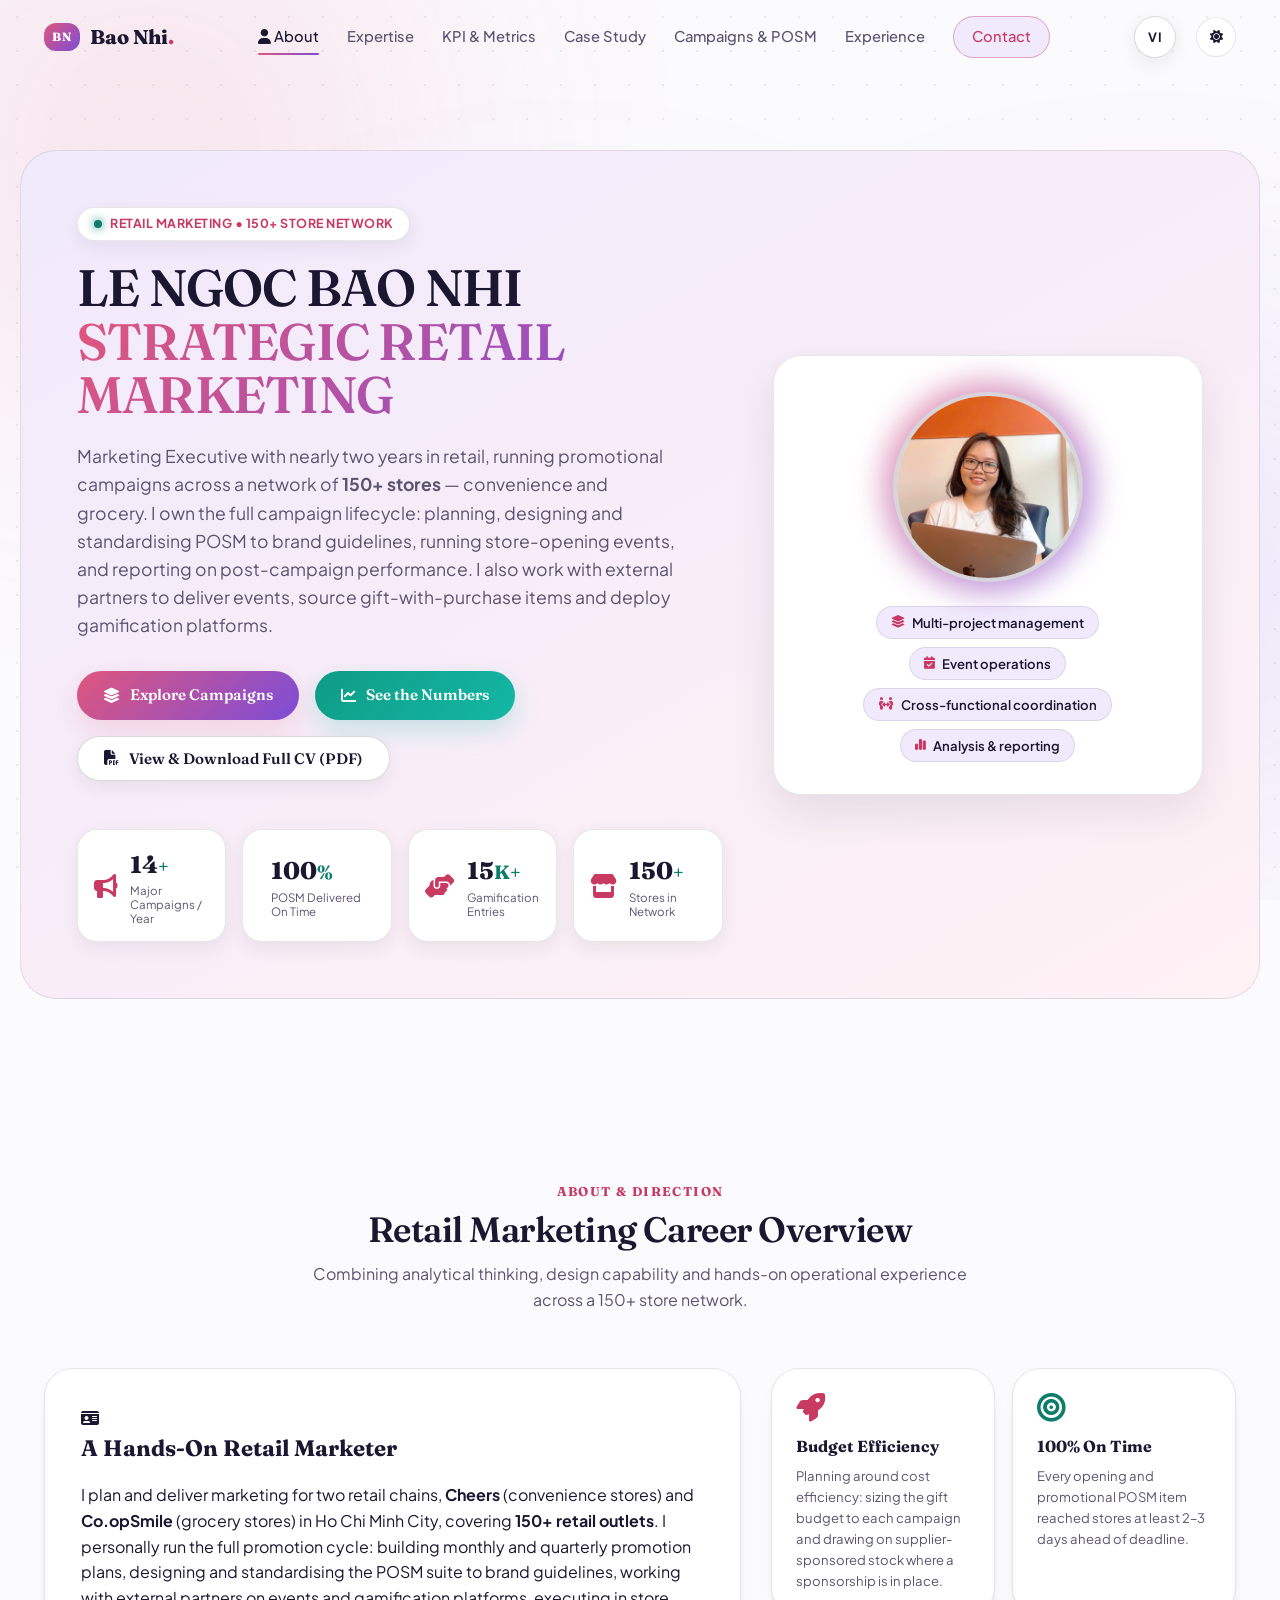
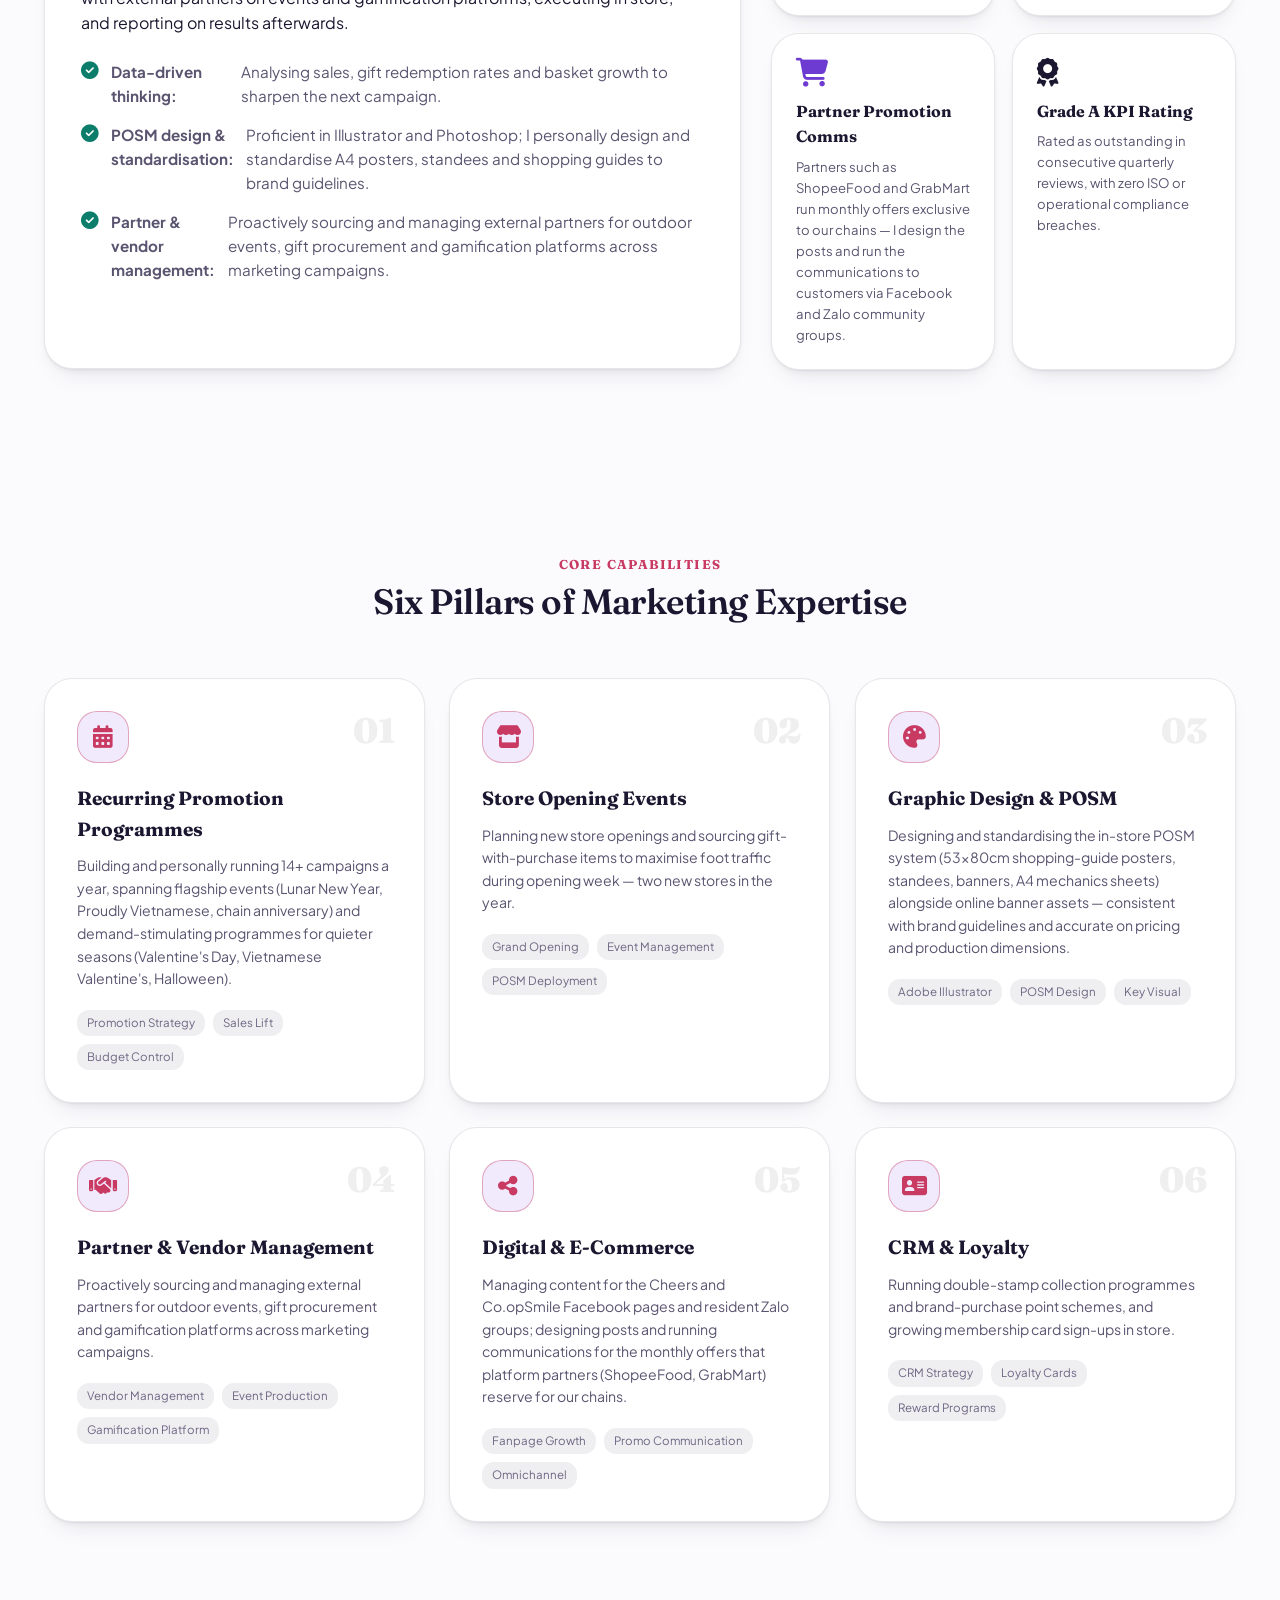
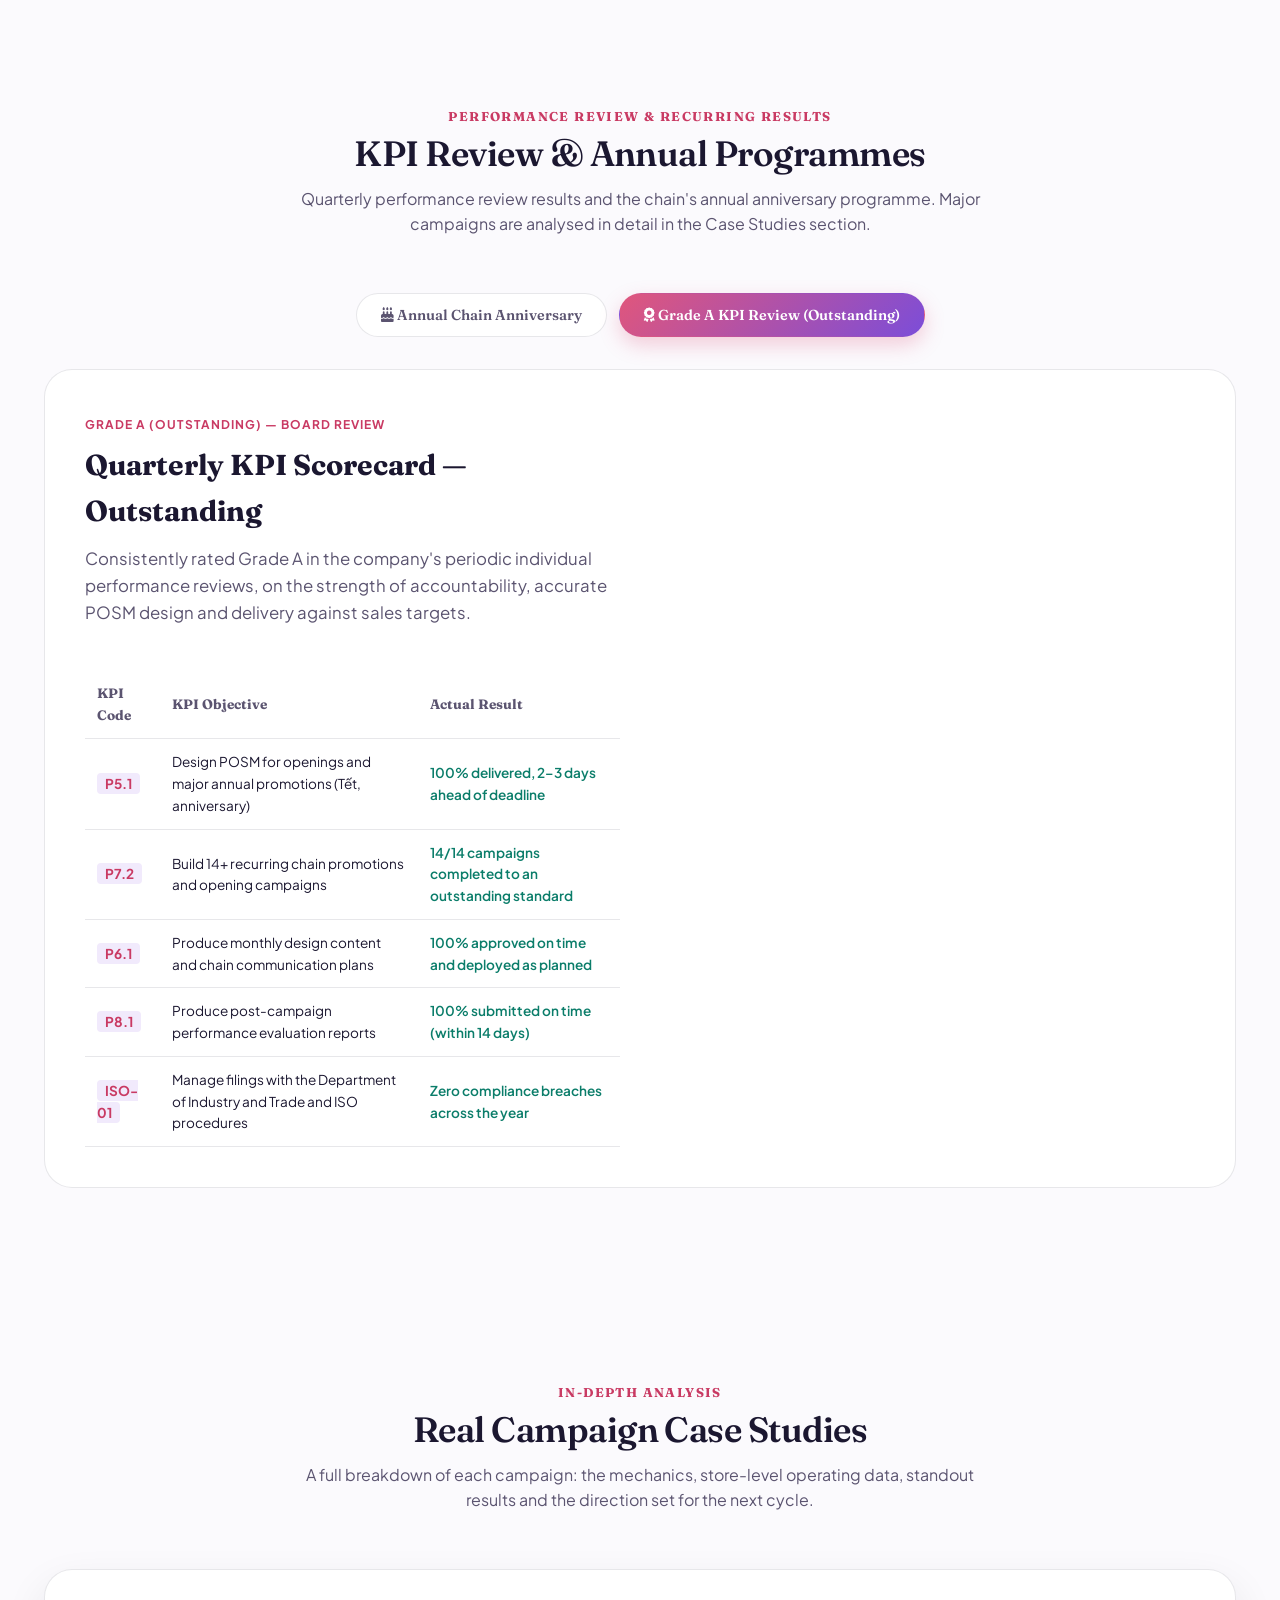
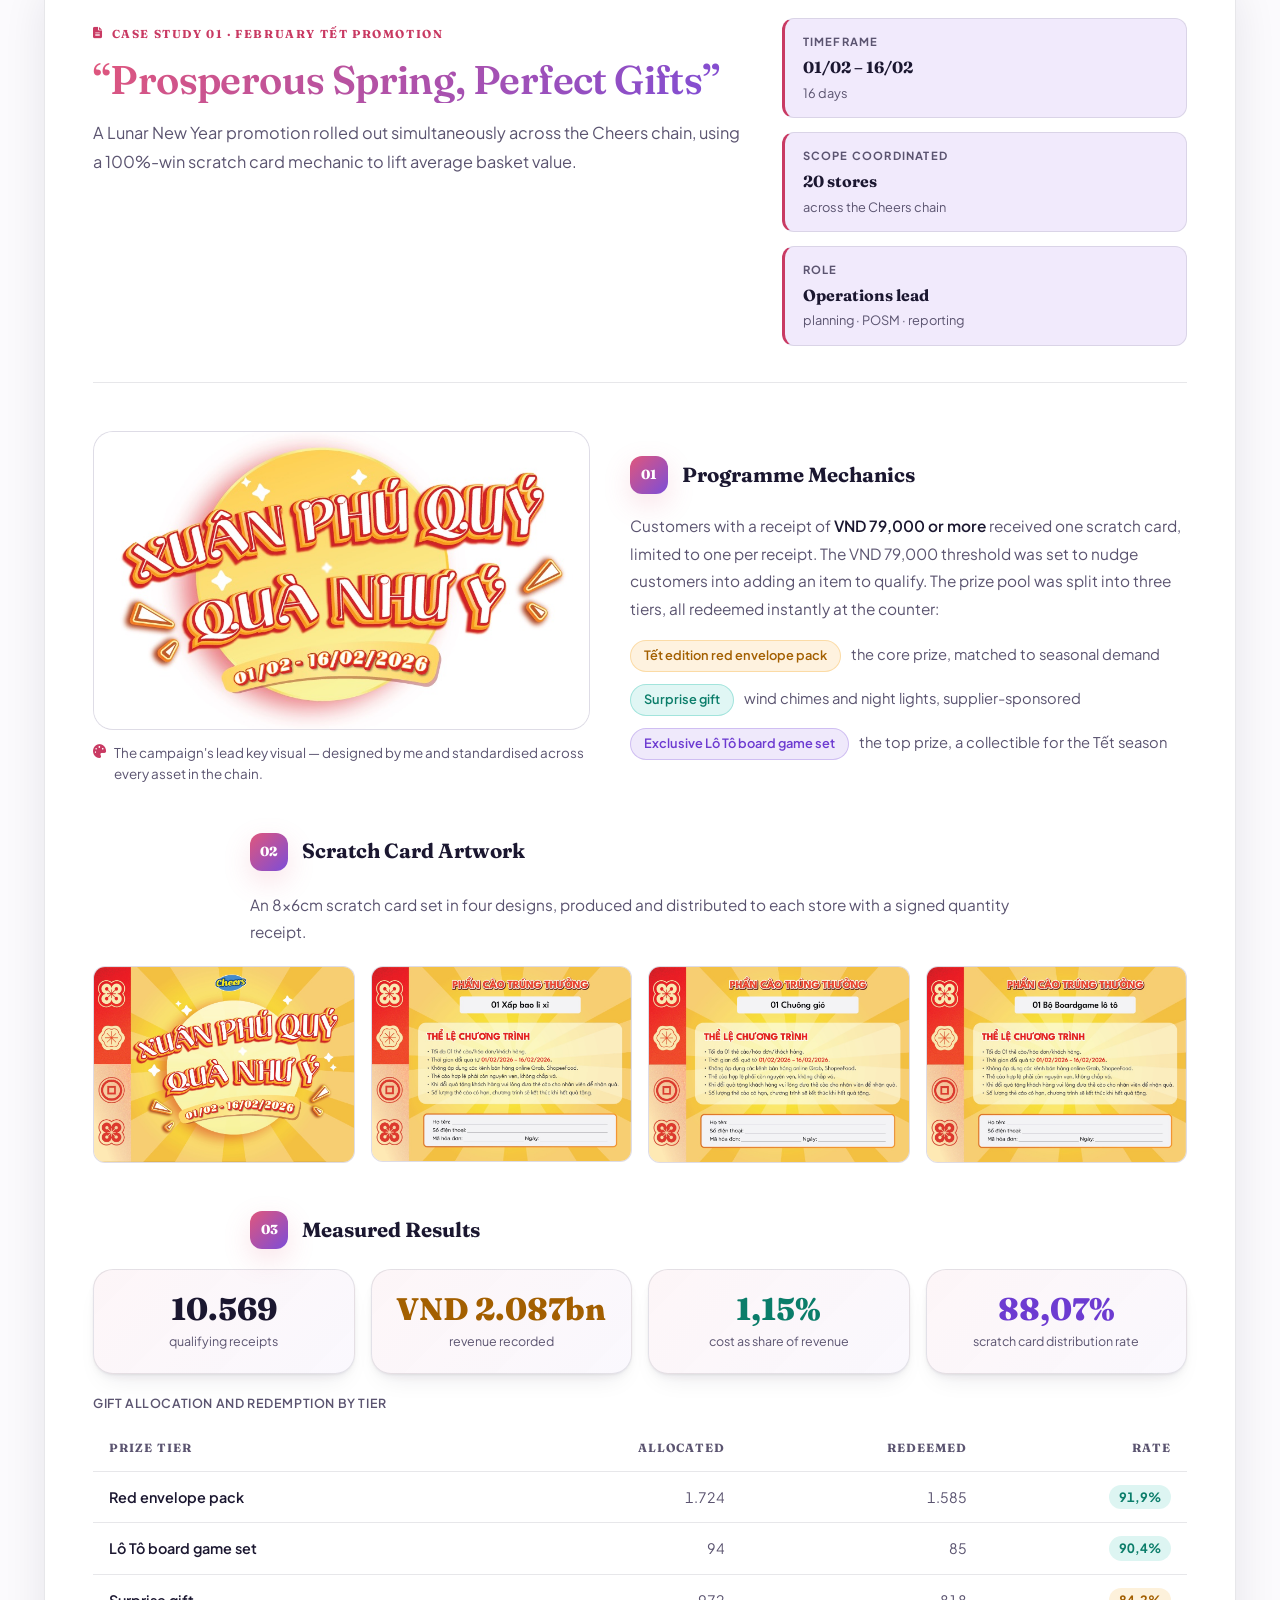
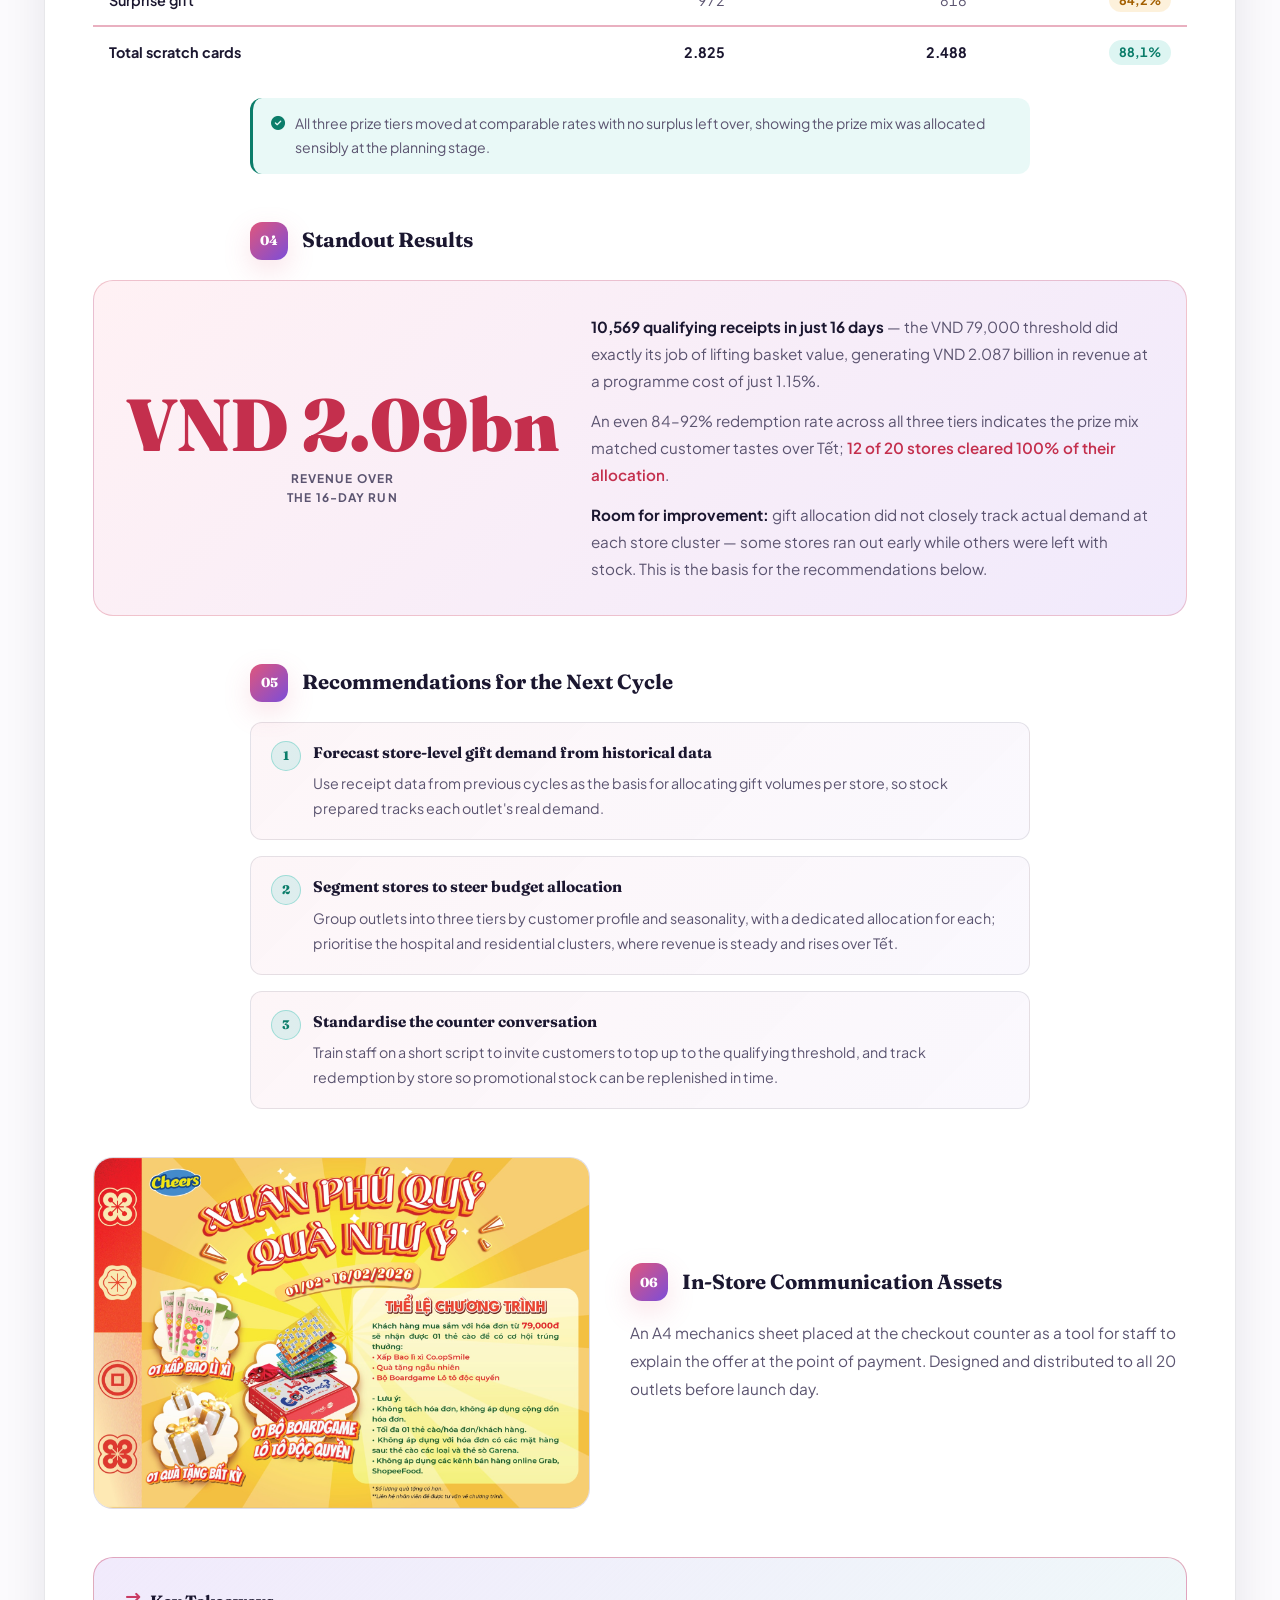
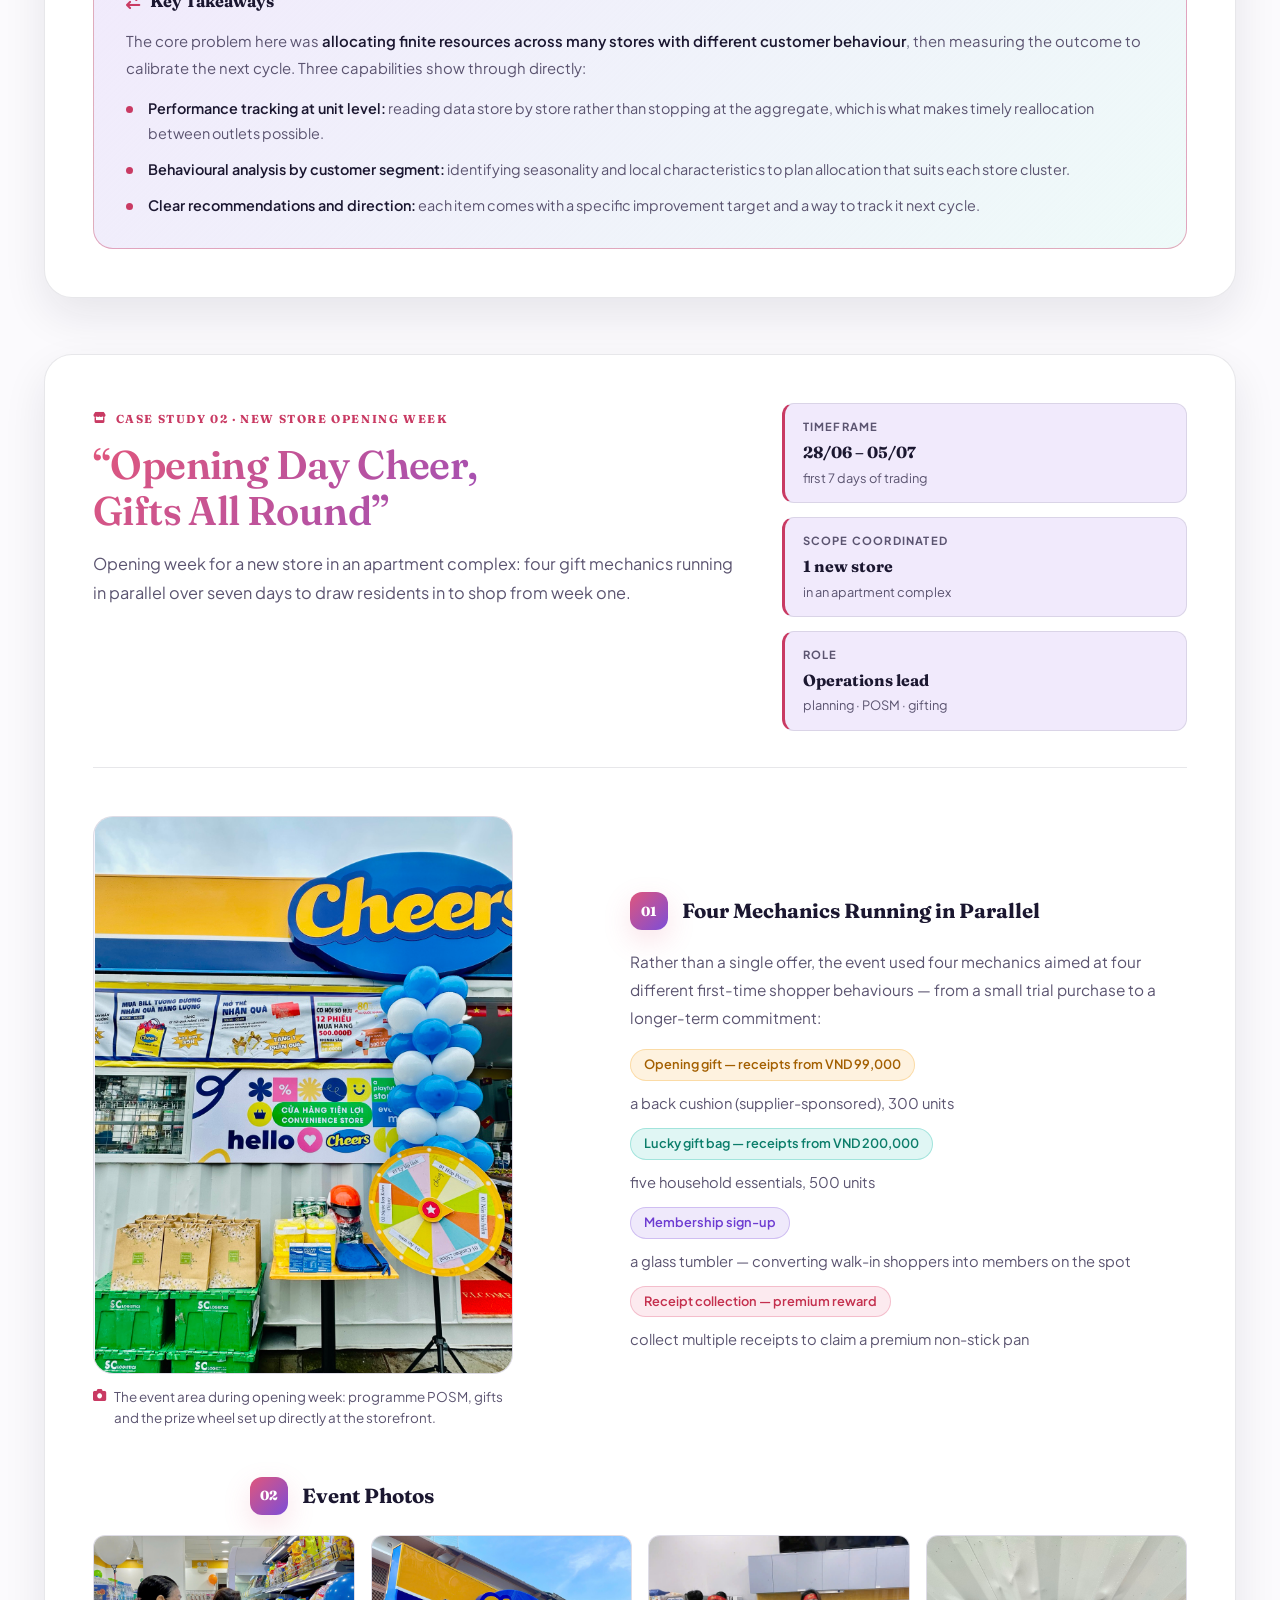
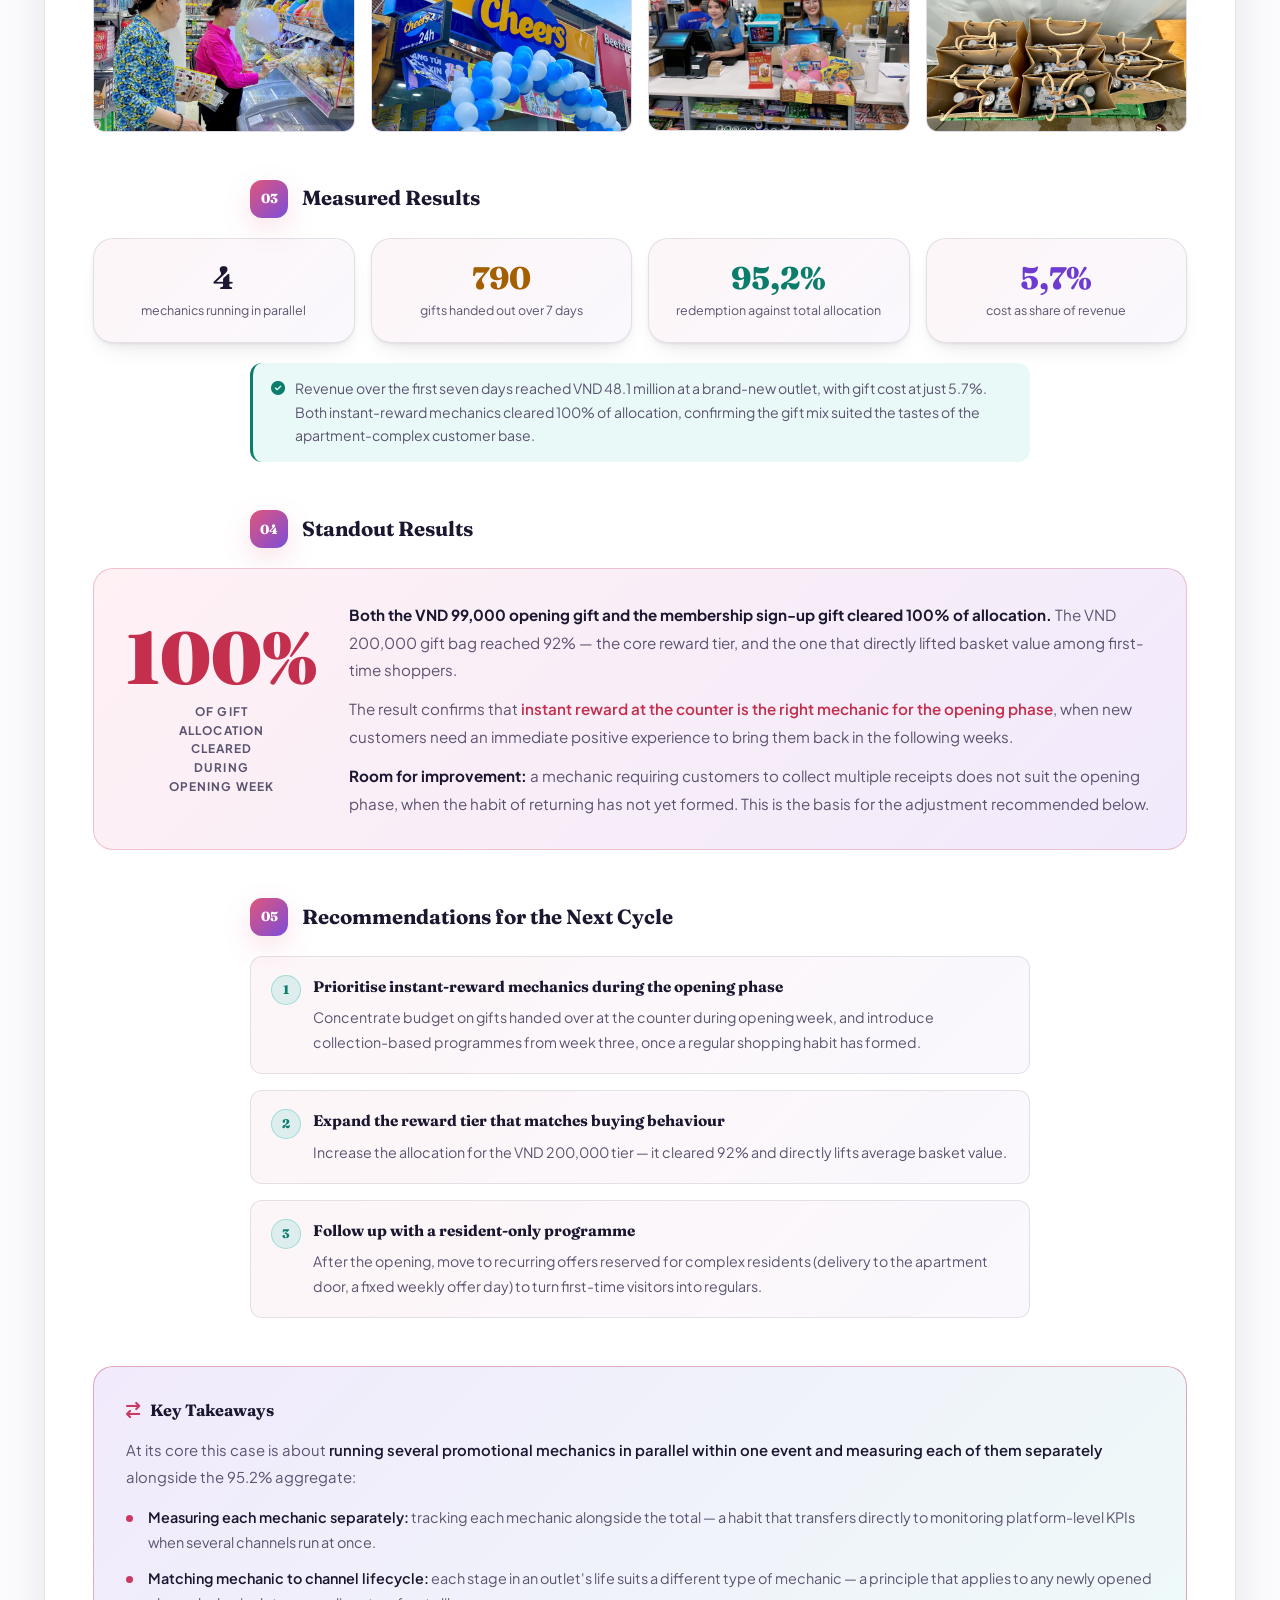
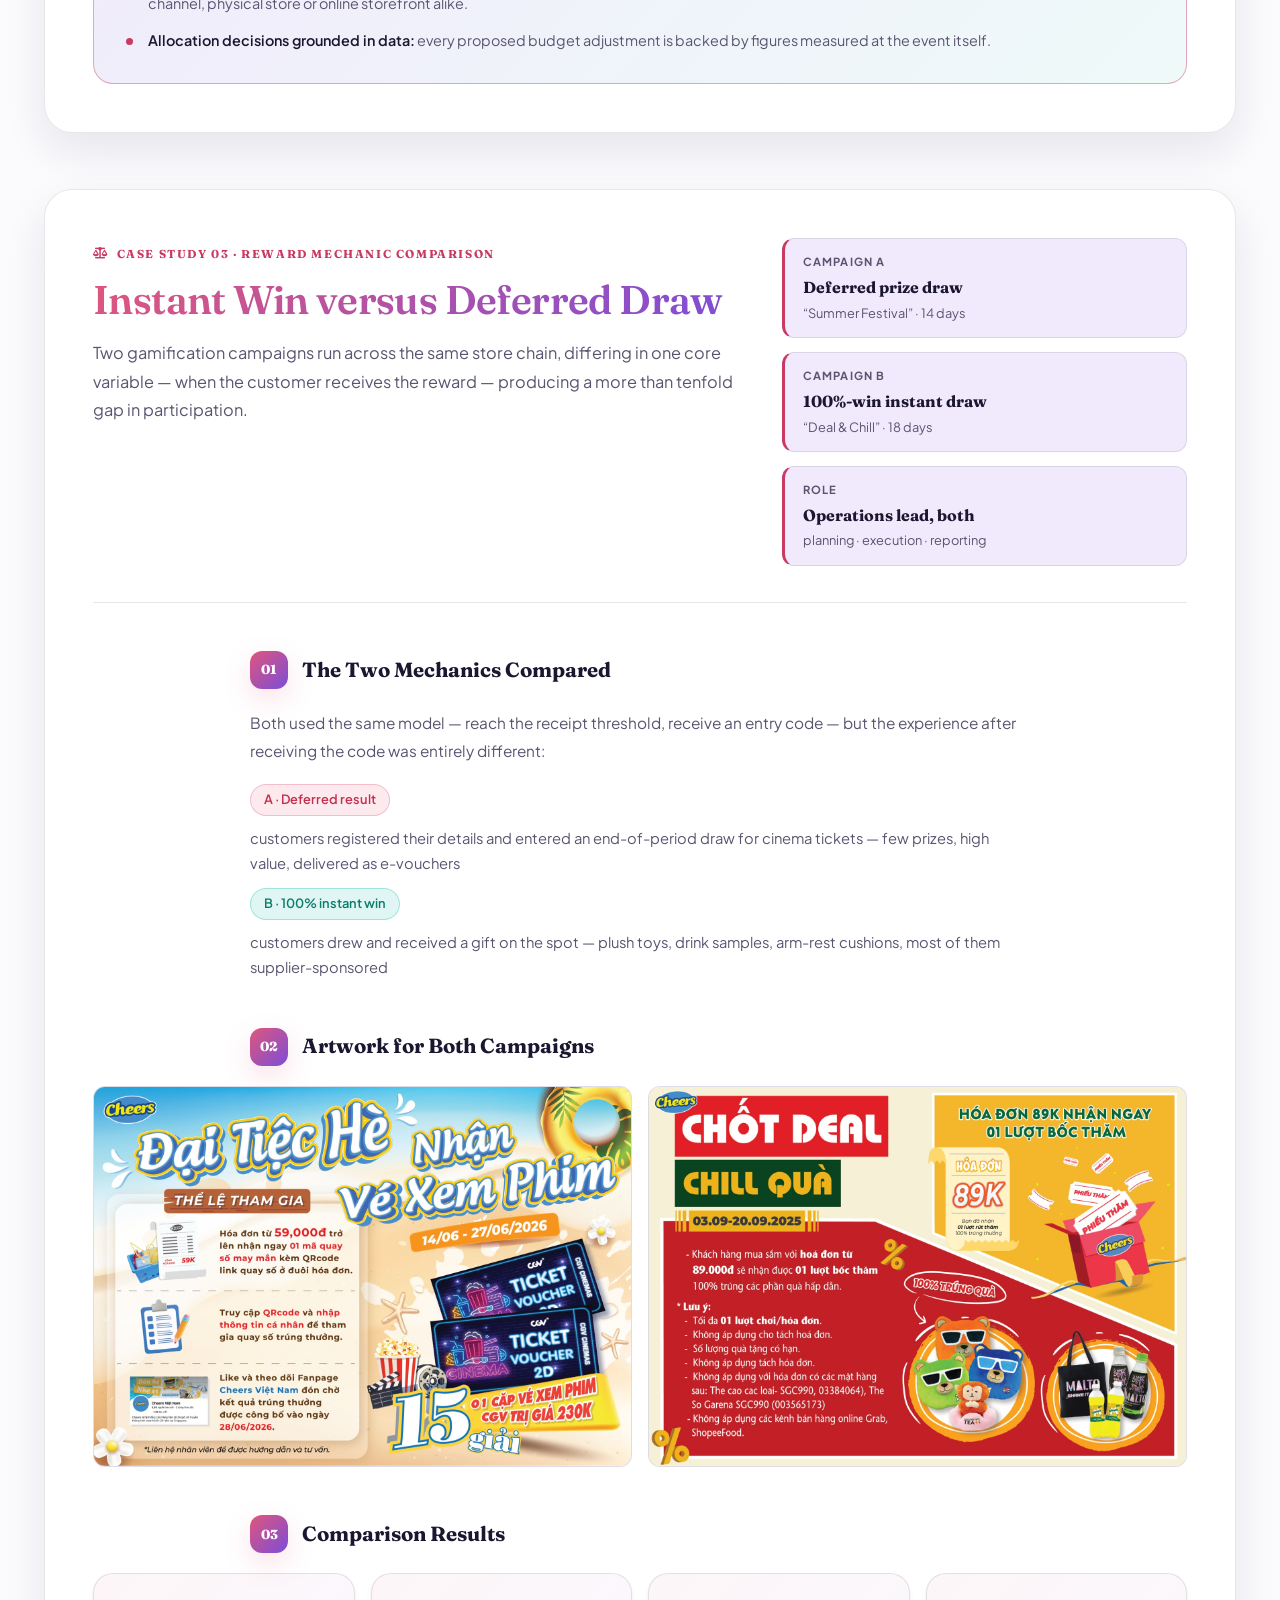
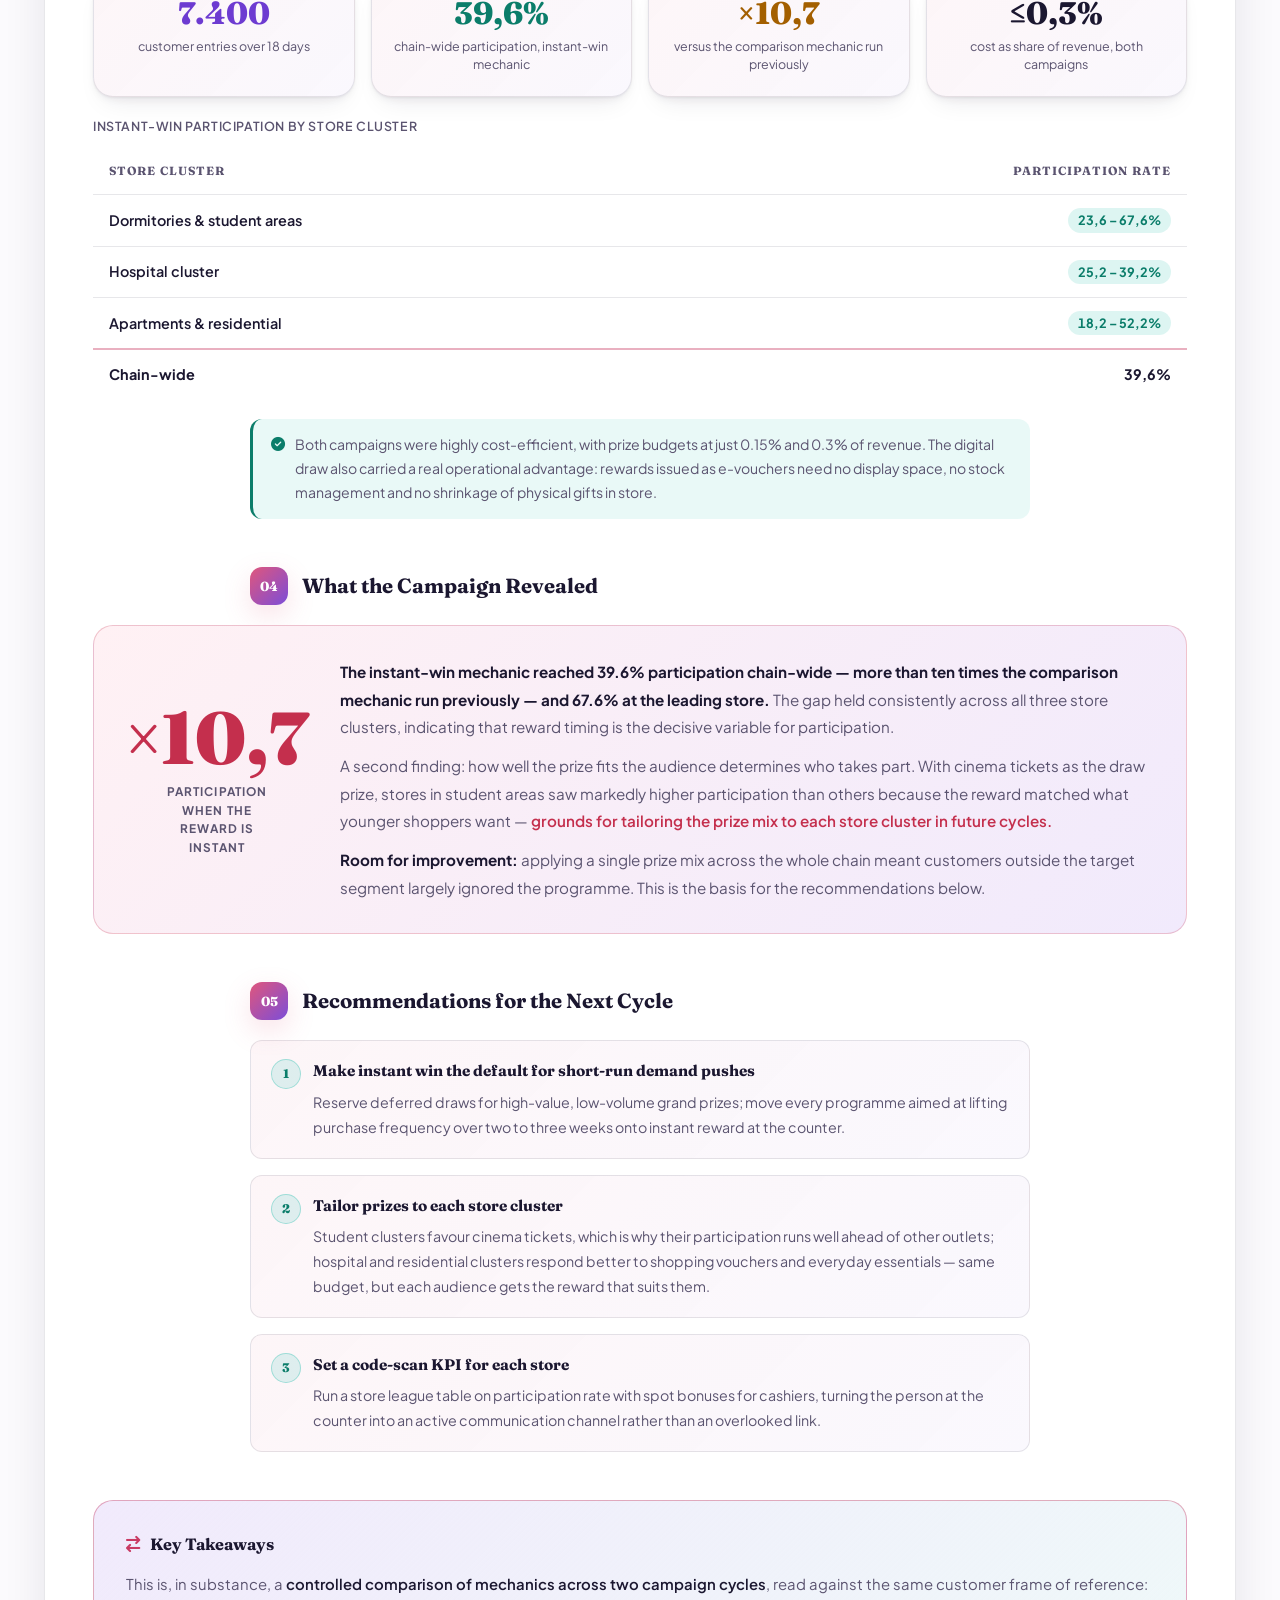
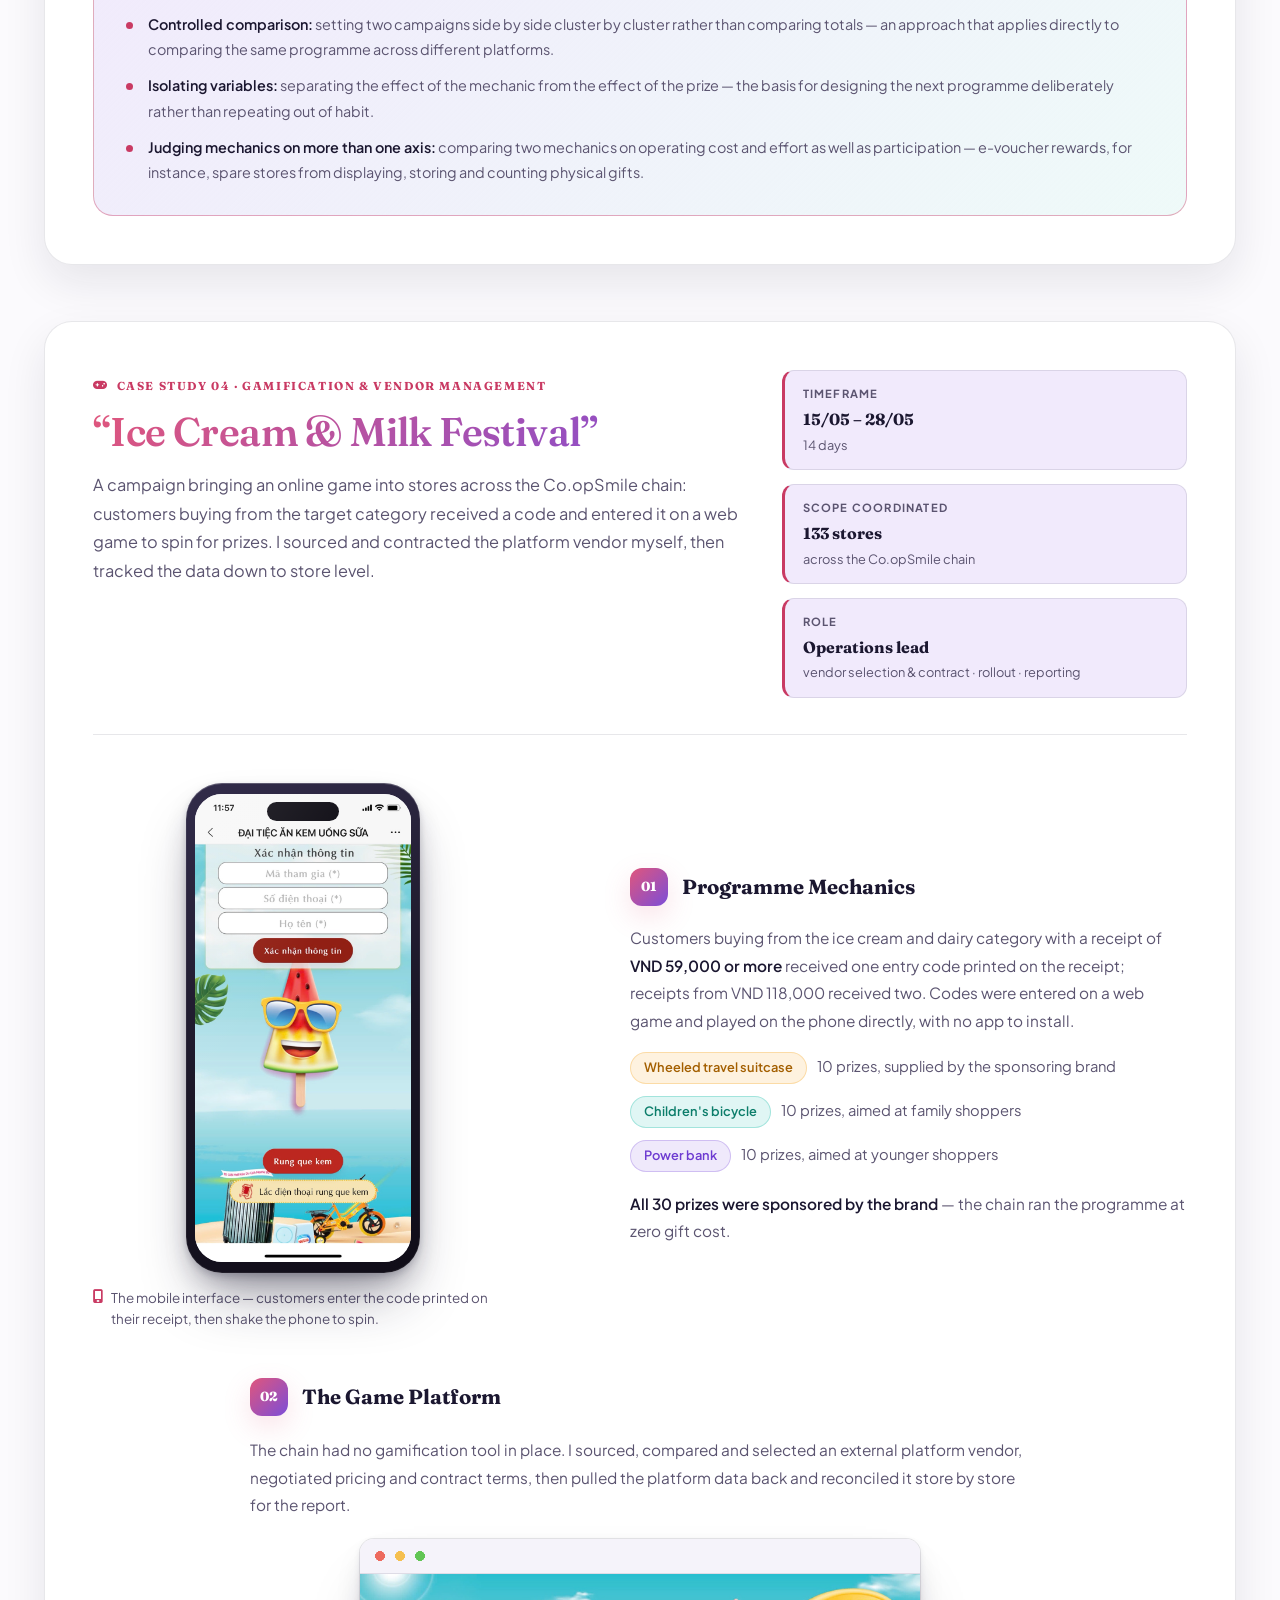
==== commit f9eac799: "Add files via upload" ====
--- a/en.html
+++ b/en.html
@@ -876,7 +876,7 @@
 
                     <div class="cs-block cs-split">
                         <figure class="cs-figure cs-figure-tall">
-                            <img src="assets/images/gamification/game_mobile.jpg" alt="Mobile game interface: entry code form and shake-to-spin control" loading="lazy" width="1170" height="2532">
+                            <div class="mockup-phone"><img src="assets/images/gamification/game_mobile.jpg" alt="Mobile game interface: entry code form and shake-to-spin control" loading="lazy" width="1170" height="2532"></div>
                             <figcaption><i class="fa-solid fa-mobile-screen"></i> The mobile interface — customers enter the code printed on their receipt, then shake the phone to spin.</figcaption>
                         </figure>
                         <div class="cs-split-text">
@@ -895,7 +895,7 @@
                         <h4 class="cs-h4"><span class="cs-h4-num">02</span> The Game Platform</h4>
                         <p class="cs-body">The chain had no gamification tool in place. I sourced, compared and selected an external platform vendor, negotiated pricing and contract terms, then pulled the platform data back and reconciled it store by store for the report.</p>
                         <figure class="cs-figure">
-                            <img src="assets/images/gamification/game_desktop.jpg" alt="Desktop web game interface showing the prize structure" loading="lazy" width="1920" height="862">
+                            <div class="mockup-browser"><img src="assets/images/gamification/game_desktop.jpg" alt="Desktop web game interface showing the prize structure" loading="lazy" width="1920" height="862"></div>
                             <figcaption><i class="fa-solid fa-desktop"></i> The desktop version showing the full prize structure and campaign dates.</figcaption>
                         </figure>
                     </div>
--- a/style.css
+++ b/style.css
@@ -2821,3 +2821,327 @@
 @media (max-width: 768px) {
     .lang-toggle { min-width: 36px; height: 36px; padding: 0 9px; font-size: 0.74rem; margin-right: 6px; }
 }
+
+/* ══════════════════════════════════════════════════════════
+   CHUYỂN ĐỘNG & XEM ẢNH CỠ LỚN
+   ══════════════════════════════════════════════════════════ */
+
+/* ── Chip kỹ năng trôi nhẹ, so le nhau ─────────────────── */
+@keyframes chipDrift {
+    0%   { transform: translateY(0); }
+    100% { transform: translateY(-7px); }
+}
+
+.skill-chip {
+    animation: chipDrift 3.2s ease-in-out infinite alternate;
+}
+.skill-chip:nth-child(2) { animation-delay: -0.8s; }
+.skill-chip:nth-child(3) { animation-delay: -1.6s; }
+.skill-chip:nth-child(4) { animation-delay: -2.4s; }
+
+.skill-chip:hover { animation-play-state: paused; }
+
+/* ── Hiện dần khi cuộn tới ──────────────────────────────── */
+.reveal {
+    opacity: 0;
+    transform: translateY(26px);
+    transition: opacity 0.65s cubic-bezier(0.16, 1, 0.3, 1),
+                transform 0.65s cubic-bezier(0.16, 1, 0.3, 1);
+    will-change: opacity, transform;
+}
+
+.reveal.revealed {
+    opacity: 1;
+    transform: none;
+}
+
+/* ── Ảnh bấm được để xem cỡ lớn ─────────────────────────── */
+.zoomable {
+    cursor: zoom-in;
+    transition: transform var(--transition-fast), box-shadow var(--transition-fast);
+}
+
+.zoomable:hover {
+    transform: scale(1.02);
+    box-shadow: var(--shadow-glass);
+}
+
+.imgview {
+    position: fixed;
+    inset: 0;
+    z-index: 2000;
+    display: flex;
+    align-items: center;
+    justify-content: center;
+    padding: 40px;
+    background: rgba(12, 10, 18, 0.92);
+    backdrop-filter: blur(6px);
+    opacity: 0;
+    visibility: hidden;
+    transition: opacity var(--transition-smooth), visibility var(--transition-smooth);
+}
+
+.imgview.active { opacity: 1; visibility: visible; }
+
+.imgview img {
+    max-width: 100%;
+    max-height: 88vh;
+    width: auto;
+    height: auto;
+    object-fit: contain;
+    border-radius: var(--radius-md);
+    box-shadow: 0 30px 80px rgba(0, 0, 0, 0.5);
+    transform: scale(0.96);
+    transition: transform var(--transition-smooth);
+}
+
+.imgview.active img { transform: scale(1); }
+
+.imgview-cap {
+    position: absolute;
+    left: 50%;
+    bottom: 18px;
+    transform: translateX(-50%);
+    max-width: 76ch;
+    padding: 9px 18px;
+    border-radius: var(--radius-full);
+    background: rgba(0, 0, 0, 0.55);
+    color: #F6F2FA;
+    font-size: 0.85rem;
+    line-height: 1.5;
+    text-align: center;
+}
+
+.imgview-close {
+    position: absolute;
+    top: 22px;
+    right: 26px;
+    width: 42px;
+    height: 42px;
+    display: flex;
+    align-items: center;
+    justify-content: center;
+    border: none;
+    border-radius: 50%;
+    background: rgba(255, 255, 255, 0.14);
+    color: #fff;
+    font-size: 1.1rem;
+    cursor: pointer;
+    transition: background var(--transition-fast);
+}
+
+.imgview-close:hover { background: rgba(255, 255, 255, 0.28); }
+
+/* ── Thẻ cào to hơn cho thấy rõ thiết kế ────────────────── */
+.cs-gallery { grid-template-columns: repeat(auto-fit, minmax(240px, 1fr)); }
+
+@media (max-width: 768px) {
+    .imgview { padding: 16px; }
+    .imgview img { max-height: 78vh; }
+    .imgview-cap { font-size: 0.78rem; bottom: 10px; }
+}
+
+/* ── Tôn trọng người tắt hiệu ứng ───────────────────────── */
+@media (prefers-reduced-motion: reduce) {
+    .skill-chip { animation: none; }
+    .reveal { opacity: 1; transform: none; transition: none; }
+    .zoomable:hover { transform: none; }
+    .imgview, .imgview img { transition: none; }
+}
+
+/* ══════════════════════════════════════════════════════════
+   MOCKUP THIẾT BỊ & ĐỘ SÂU NHIỀU LỚP
+   ══════════════════════════════════════════════════════════ */
+
+/* Trả lưới thẻ cào về khổ cũ — không phóng to ảnh */
+.cs-gallery { grid-template-columns: repeat(auto-fit, minmax(210px, 1fr)); }
+
+/* ── Khung điện thoại ────────────────────────────────────── */
+.mockup-phone {
+    position: relative;
+    max-width: 300px;
+    padding: 11px 9px;
+    background: linear-gradient(158deg, #322c4a 0%, #1a1626 55%, #100d18 100%);
+    border-radius: 36px;
+    box-shadow:
+        inset 0 1px 0 rgba(255, 255, 255, 0.18),
+        inset 0 0 0 1px rgba(255, 255, 255, 0.06),
+        0 3px 6px rgba(27, 23, 48, 0.16),
+        0 14px 28px -8px rgba(27, 23, 48, 0.30),
+        0 34px 60px -18px rgba(27, 23, 48, 0.42);
+}
+
+/* Tai thỏ */
+.mockup-phone::before {
+    content: '';
+    position: absolute;
+    top: 19px;
+    left: 50%;
+    transform: translateX(-50%);
+    width: 72px;
+    height: 19px;
+    border-radius: 12px;
+    background: #0d0b13;
+    z-index: 2;
+}
+
+/* Ánh sáng phản chiếu chéo trên mặt kính */
+.mockup-phone::after {
+    content: '';
+    position: absolute;
+    inset: 11px 9px;
+    border-radius: 27px;
+    background: linear-gradient(122deg, rgba(255,255,255,0.14) 0%, rgba(255,255,255,0) 42%);
+    pointer-events: none;
+    z-index: 3;
+}
+
+.mockup-phone img {
+    border: none !important;
+    border-radius: 27px !important;
+    display: block;
+    width: 100%;
+}
+
+.mockup-phone figcaption { margin-top: 16px; }
+
+/* ── Khung cửa sổ trình duyệt ────────────────────────────── */
+.mockup-browser {
+    border-radius: 14px;
+    background: var(--bg-card);
+    box-shadow:
+        0 0 0 1px var(--border-color),
+        0 3px 6px rgba(27, 23, 48, 0.10),
+        0 16px 32px -10px rgba(27, 23, 48, 0.22),
+        0 38px 64px -22px rgba(27, 23, 48, 0.30);
+    overflow: hidden;
+}
+
+/* Thanh tiêu đề với ba chấm */
+.mockup-browser::before {
+    content: '';
+    display: block;
+    height: 34px;
+    background:
+        radial-gradient(circle 5px at 20px 17px, #ED6A5E 98%, transparent 100%),
+        radial-gradient(circle 5px at 40px 17px, #F5BF4F 98%, transparent 100%),
+        radial-gradient(circle 5px at 60px 17px, #61C554 98%, transparent 100%),
+        linear-gradient(var(--bg-inset), var(--bg-inset));
+    border-bottom: 1px solid var(--border-color);
+}
+
+.mockup-browser img {
+    border: none !important;
+    border-radius: 0 !important;
+    display: block;
+    width: 100%;
+}
+
+.mockup-browser figcaption {
+    padding: 0 4px;
+    margin-top: 14px;
+}
+
+/* Trong khung mockup, hover phóng nhẹ áp lên cả khung chứ không riêng ảnh */
+.mockup-phone .zoomable:hover,
+.mockup-browser .zoomable:hover { transform: none; box-shadow: none; }
+
+.mockup-phone:hover,
+.mockup-browser:hover { transform: translateY(-3px); }
+
+.mockup-phone,
+.mockup-browser { transition: transform var(--transition-smooth); }
+
+/* ── Độ sâu nhiều lớp cho thẻ ────────────────────────────── */
+.portfolio-card,
+.exp-card,
+.cs-kpi,
+.about-card,
+.timeline-content {
+    box-shadow:
+        0 1px 2px rgba(27, 23, 48, 0.05),
+        0 4px 10px -3px rgba(27, 23, 48, 0.07),
+        0 14px 26px -12px rgba(27, 23, 48, 0.10);
+}
+
+.portfolio-card:hover,
+.exp-card:hover,
+.cs-kpi:hover {
+    box-shadow:
+        0 2px 4px rgba(27, 23, 48, 0.07),
+        0 10px 22px -6px rgba(27, 23, 48, 0.12),
+        0 28px 50px -18px rgba(27, 23, 48, 0.18);
+}
+
+[data-theme="dark"] .portfolio-card,
+[data-theme="dark"] .exp-card,
+[data-theme="dark"] .cs-kpi,
+[data-theme="dark"] .about-card,
+[data-theme="dark"] .timeline-content {
+    box-shadow:
+        0 1px 2px rgba(0, 0, 0, 0.3),
+        0 6px 14px -4px rgba(0, 0, 0, 0.4),
+        0 18px 34px -14px rgba(0, 0, 0, 0.5);
+}
+
+[data-theme="dark"] .mockup-browser {
+    box-shadow:
+        0 0 0 1px var(--border-color),
+        0 6px 14px rgba(0, 0, 0, 0.4),
+        0 24px 46px -16px rgba(0, 0, 0, 0.55);
+}
+
+@media (prefers-reduced-motion: reduce) {
+    .mockup-phone:hover,
+    .mockup-browser:hover { transform: none; }
+}
+
+@media (max-width: 768px) {
+    .mockup-phone { max-width: 240px; margin-inline: auto; }
+    .mockup-browser::before { height: 28px; background-size: auto; }
+}
+
+/* Khung điện thoại phải ôm sát ảnh, không bị .cs-split ép rộng 100% */
+.cs-split > .cs-figure-tall.mockup-phone,
+.cs-block > .cs-figure.mockup-phone,
+.mockup-phone {
+    width: fit-content;
+    max-width: 100%;
+    margin-inline: auto;
+}
+
+.cs-split > .cs-figure-tall.mockup-phone img,
+.mockup-phone img {
+    width: auto;
+    height: auto;
+    max-width: 100%;
+    max-height: 54vh;
+}
+
+@media (max-width: 768px) {
+    .mockup-phone img { max-height: 46vh; }
+}
+
+/* Khung mockup là div bọc riêng ảnh — chú thích nằm ngoài khung */
+.cs-figure .mockup-phone   { width: fit-content; max-width: 100%; margin: 0 auto; }
+.cs-figure .mockup-browser { width: 100%; }
+
+.cs-figure .mockup-phone img {
+    width: auto;
+    height: auto;
+    max-width: 100%;
+    max-height: 52vh;
+}
+
+.cs-figure .mockup-browser img { width: 100%; height: auto; }
+
+/* chú thích trở lại màu chữ bình thường, canh giữa dưới khung */
+.cs-figure .mockup-phone + figcaption,
+.cs-figure .mockup-browser + figcaption {
+    color: var(--text-muted);
+    margin-top: 14px;
+}
+
+@media (max-width: 768px) {
+    .cs-figure .mockup-phone img { max-height: 44vh; }
+}
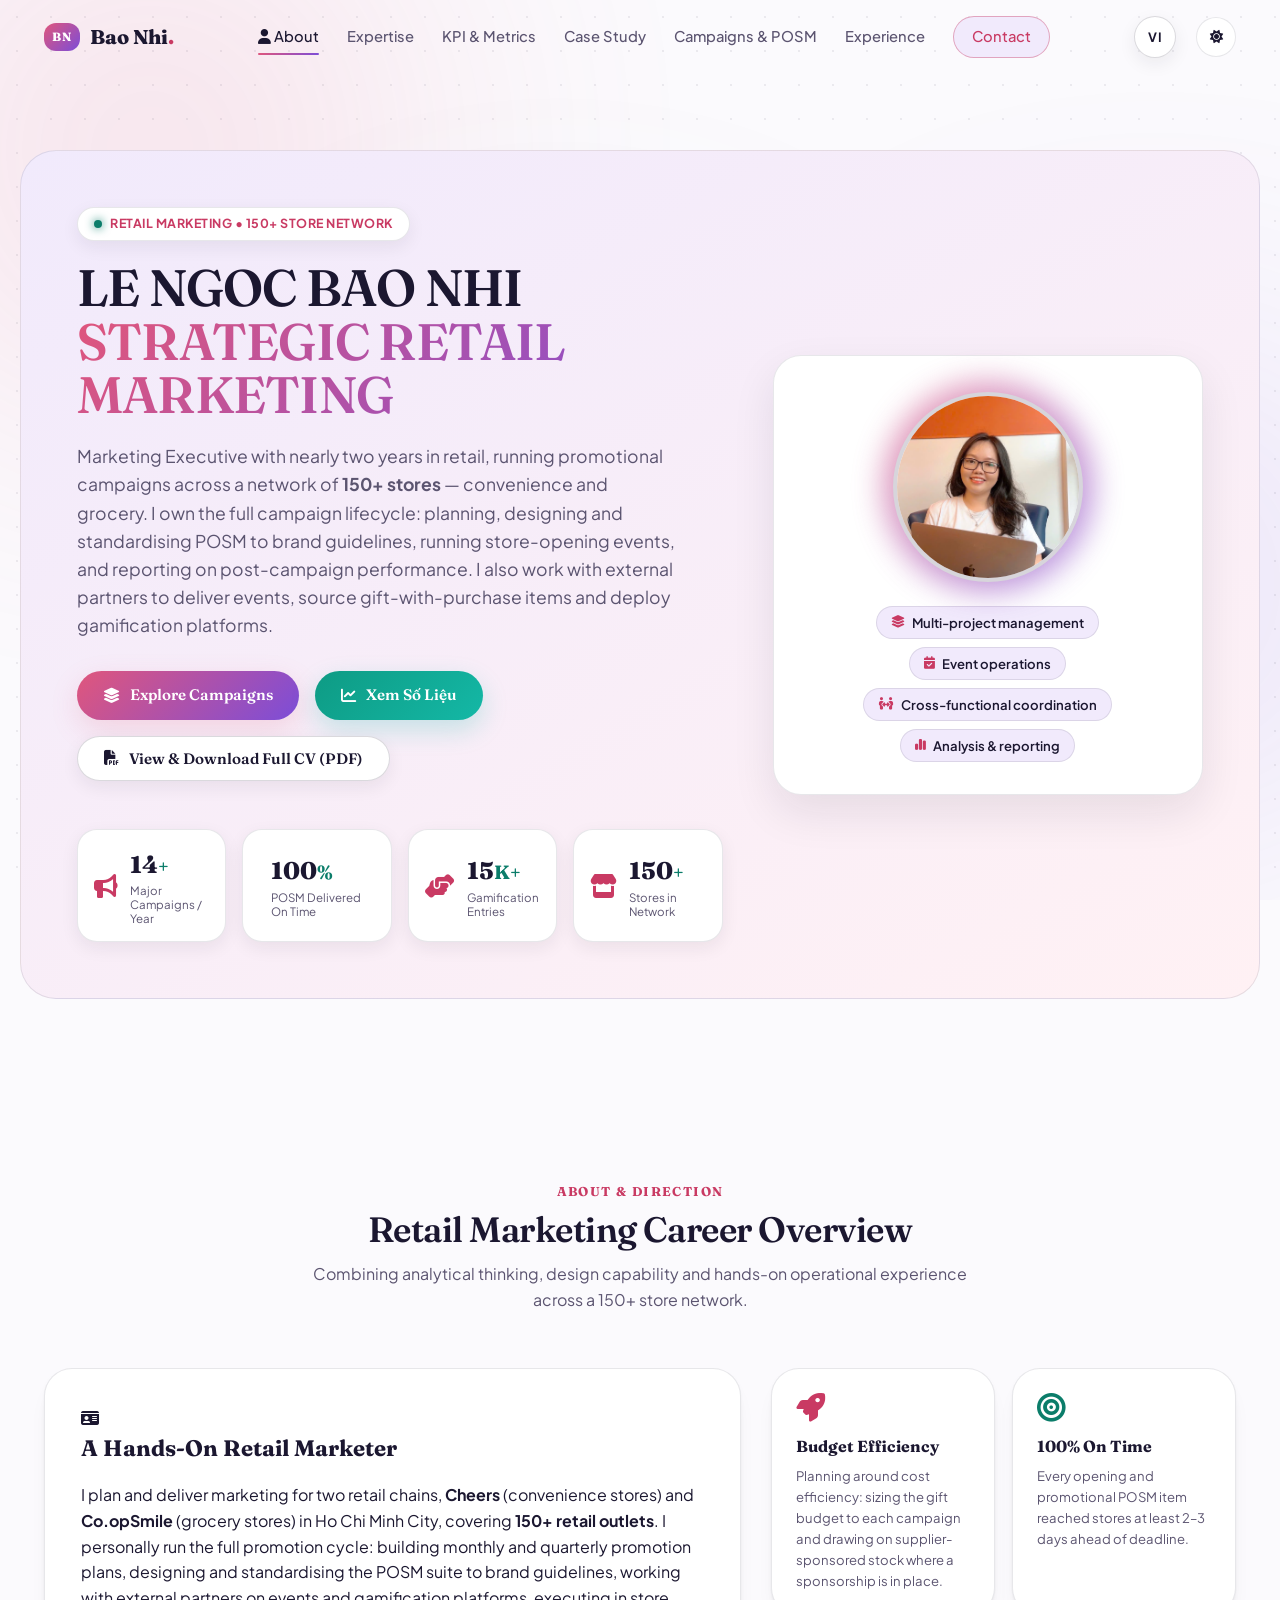
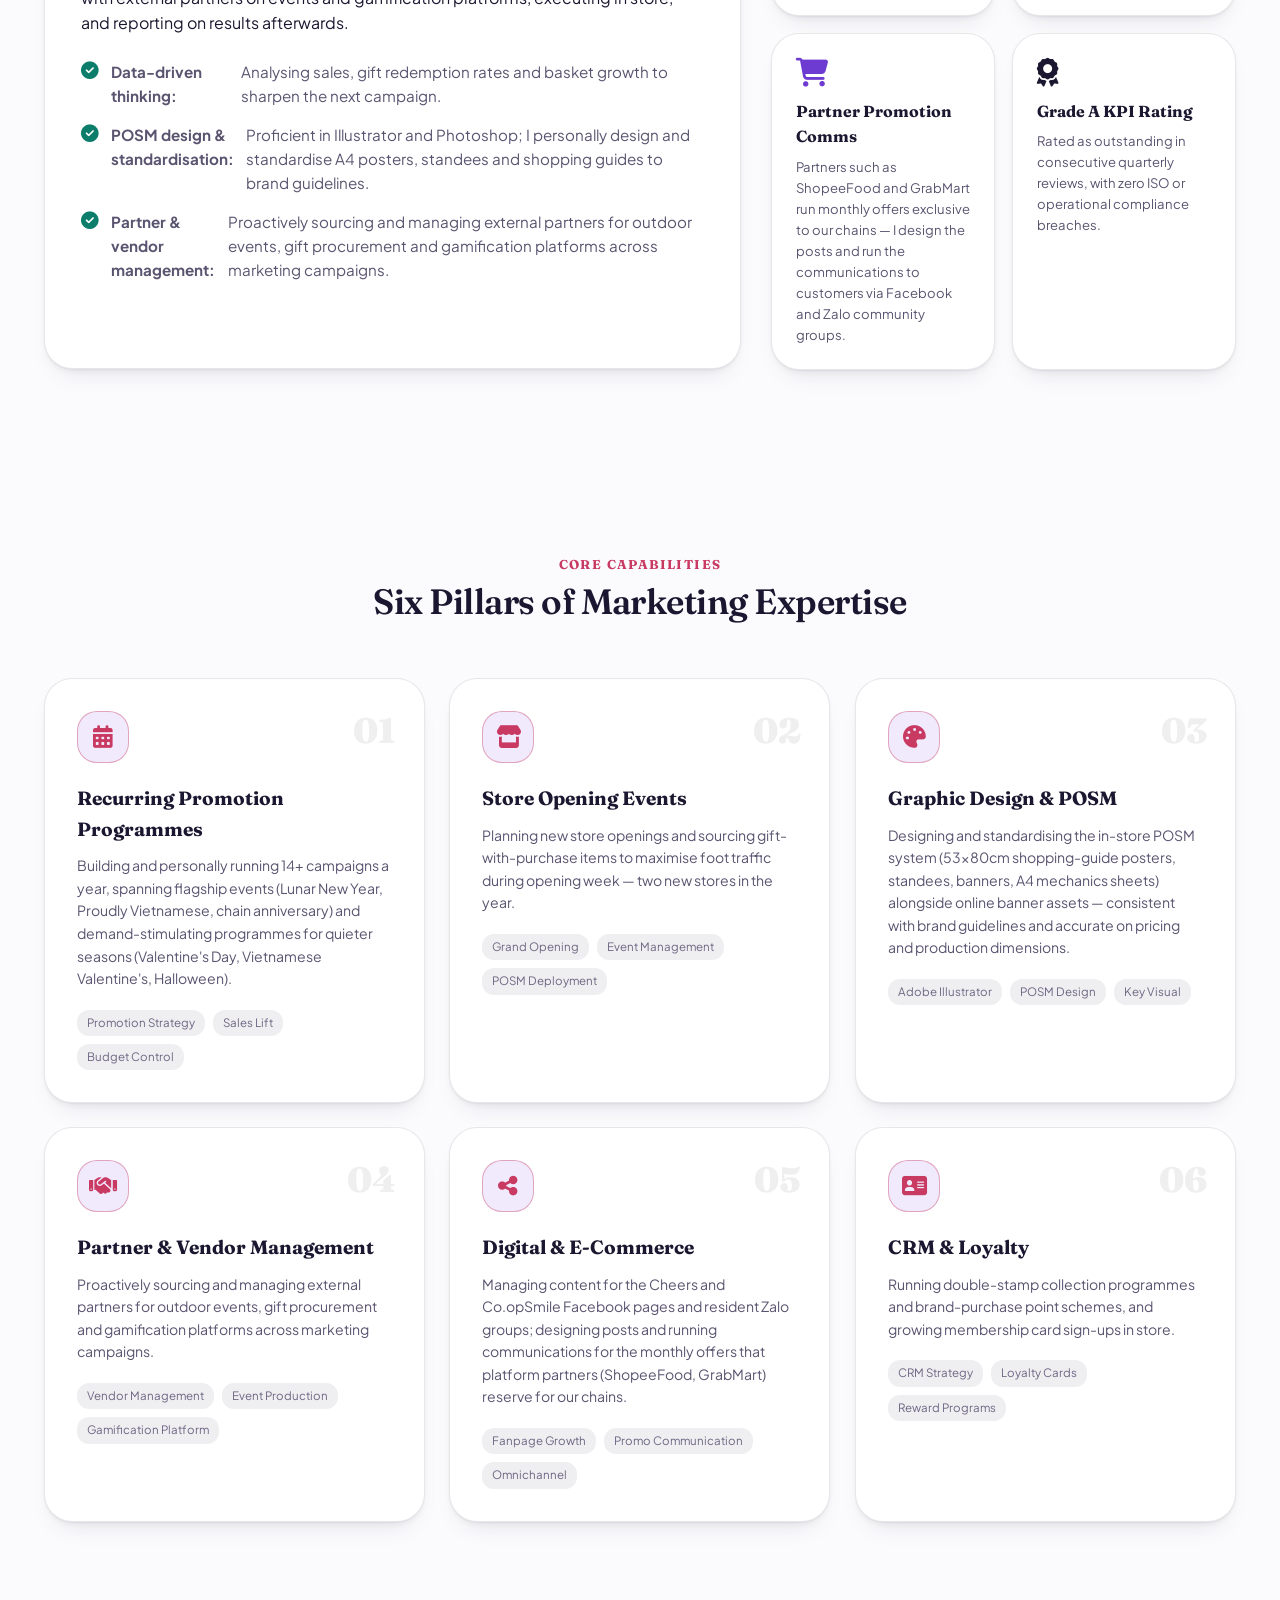
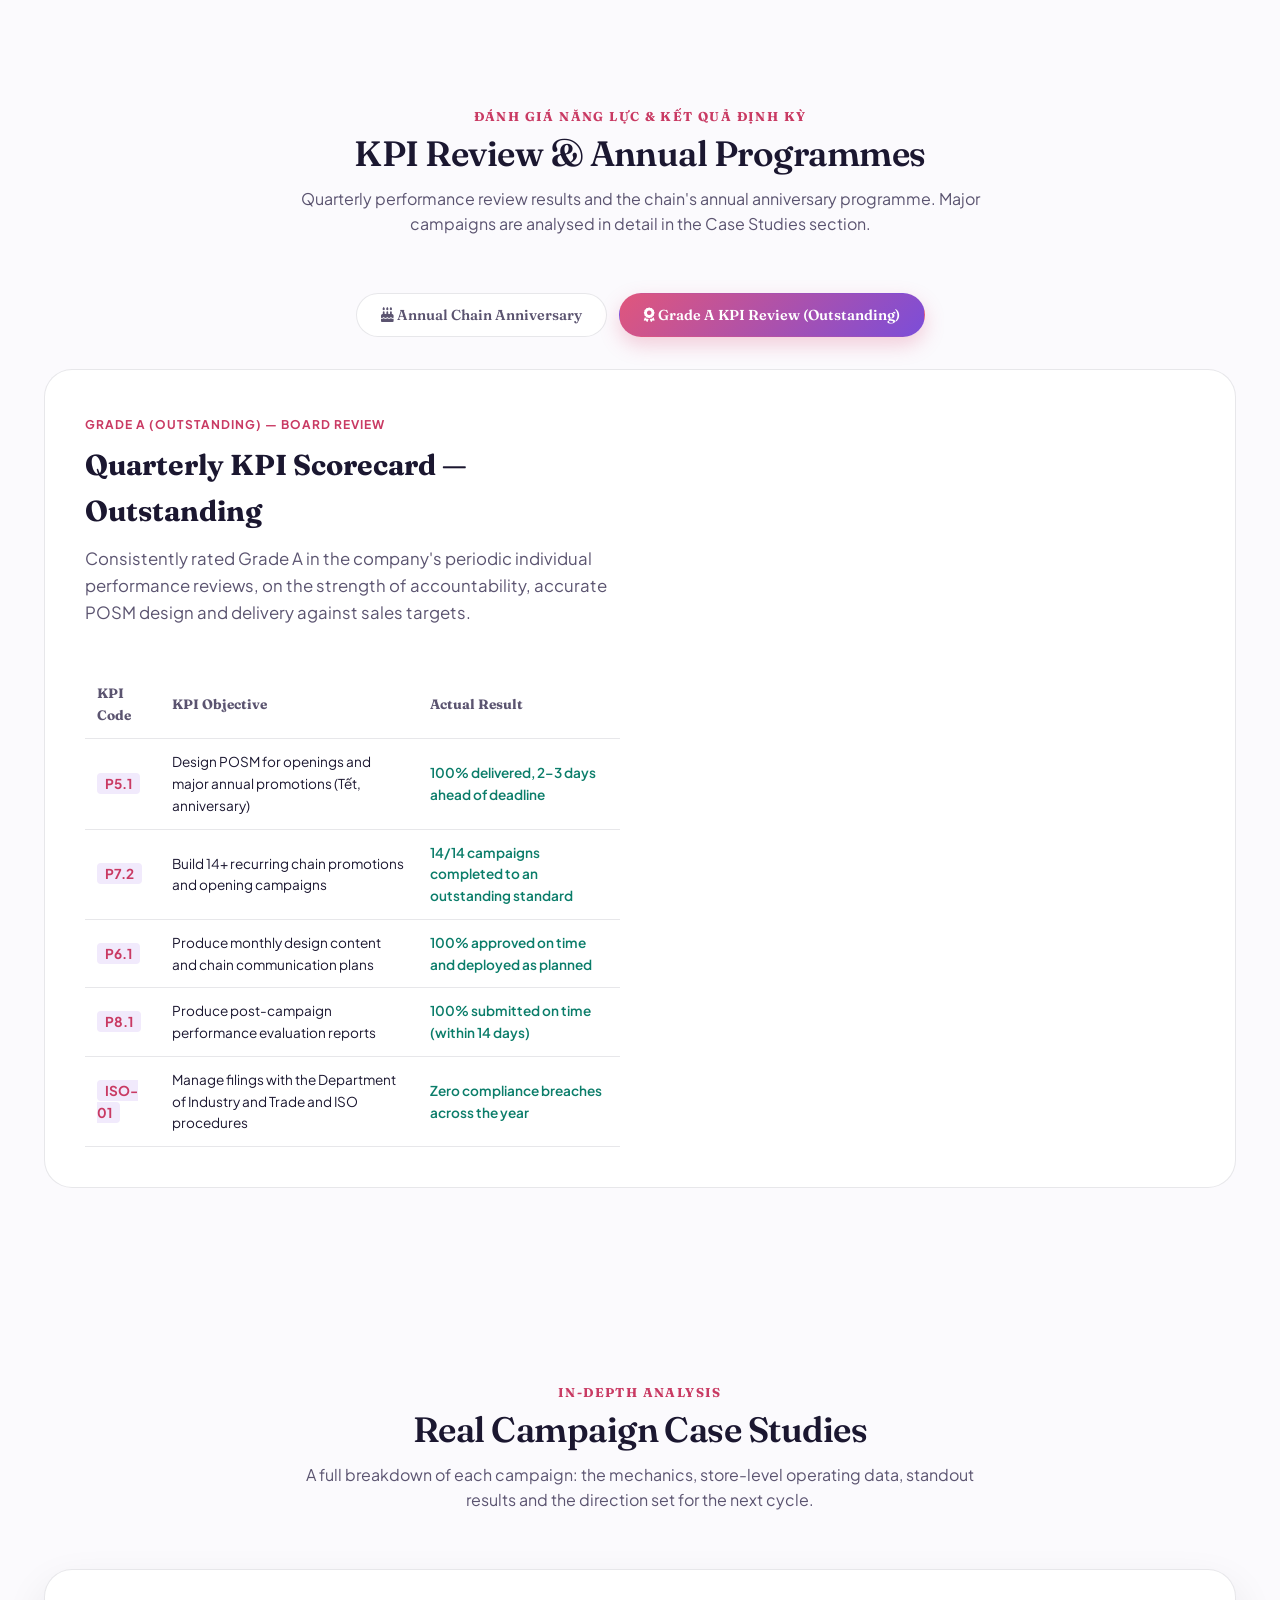
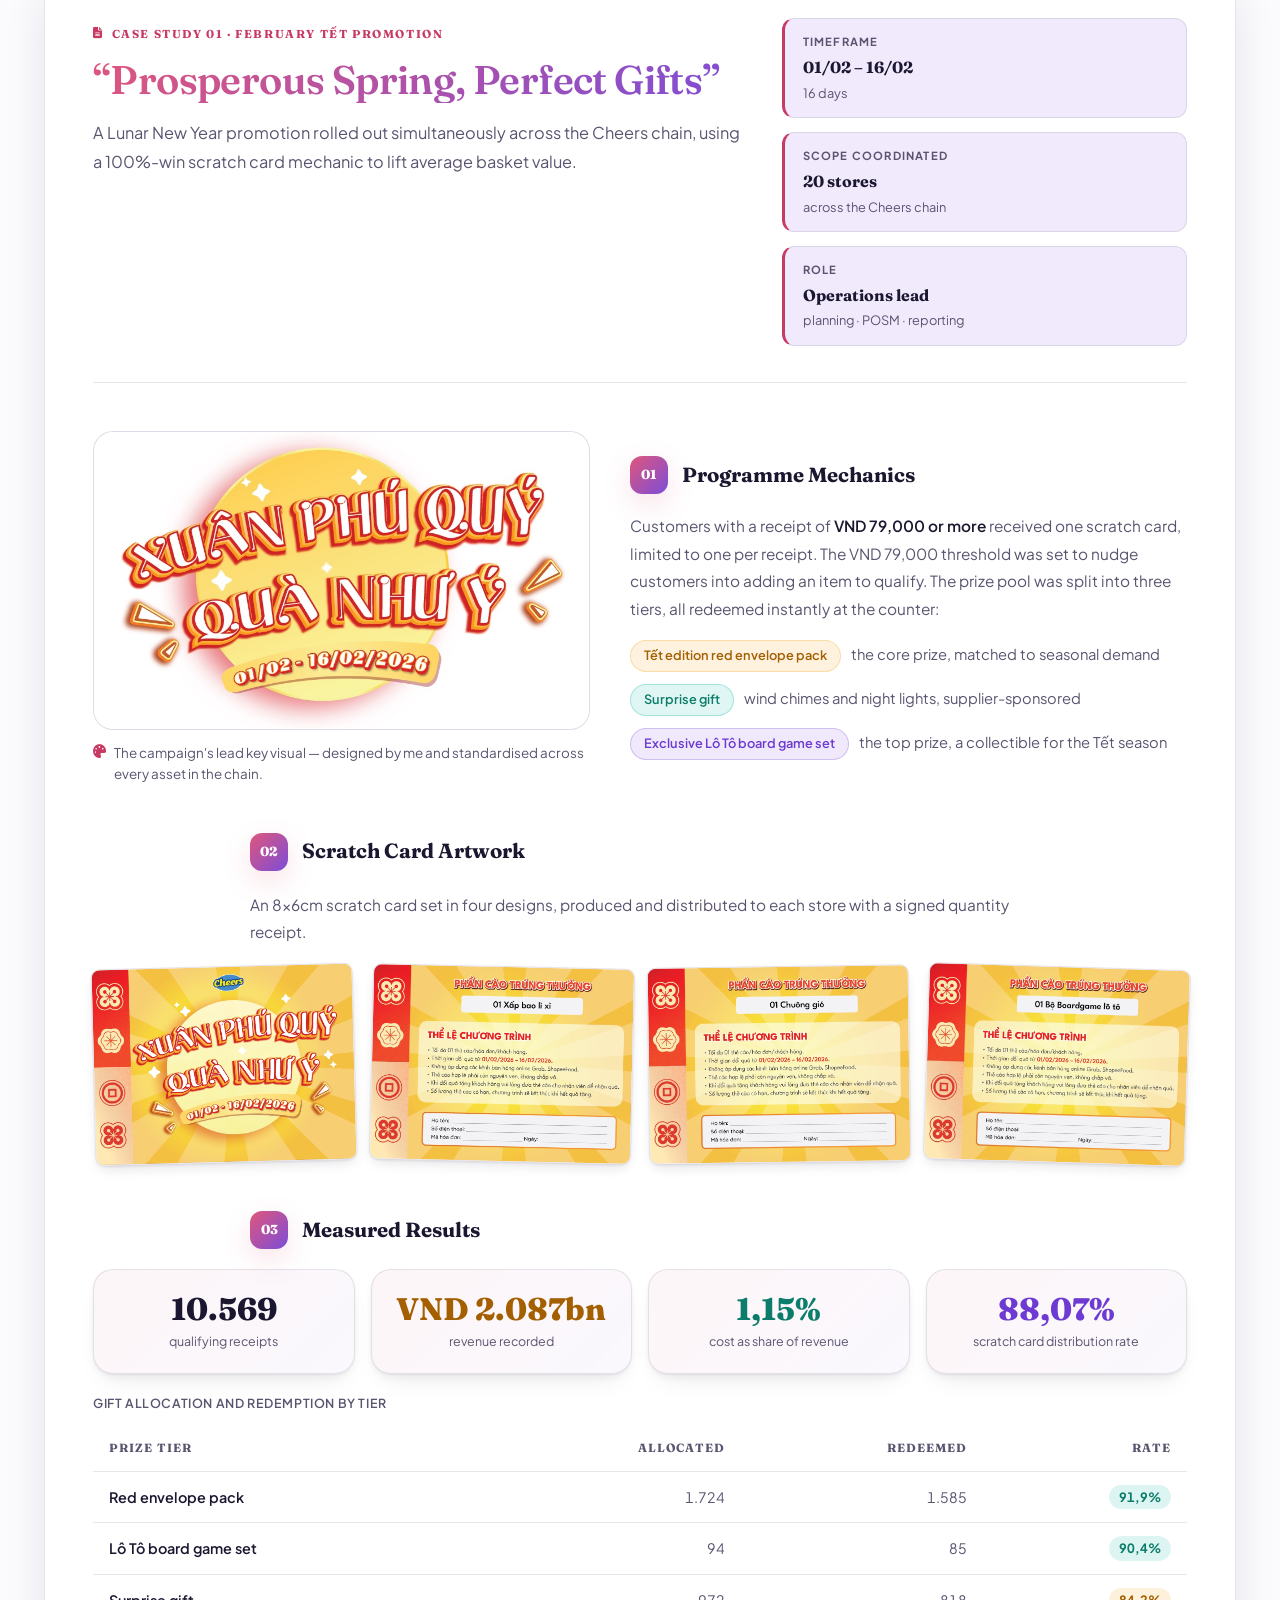
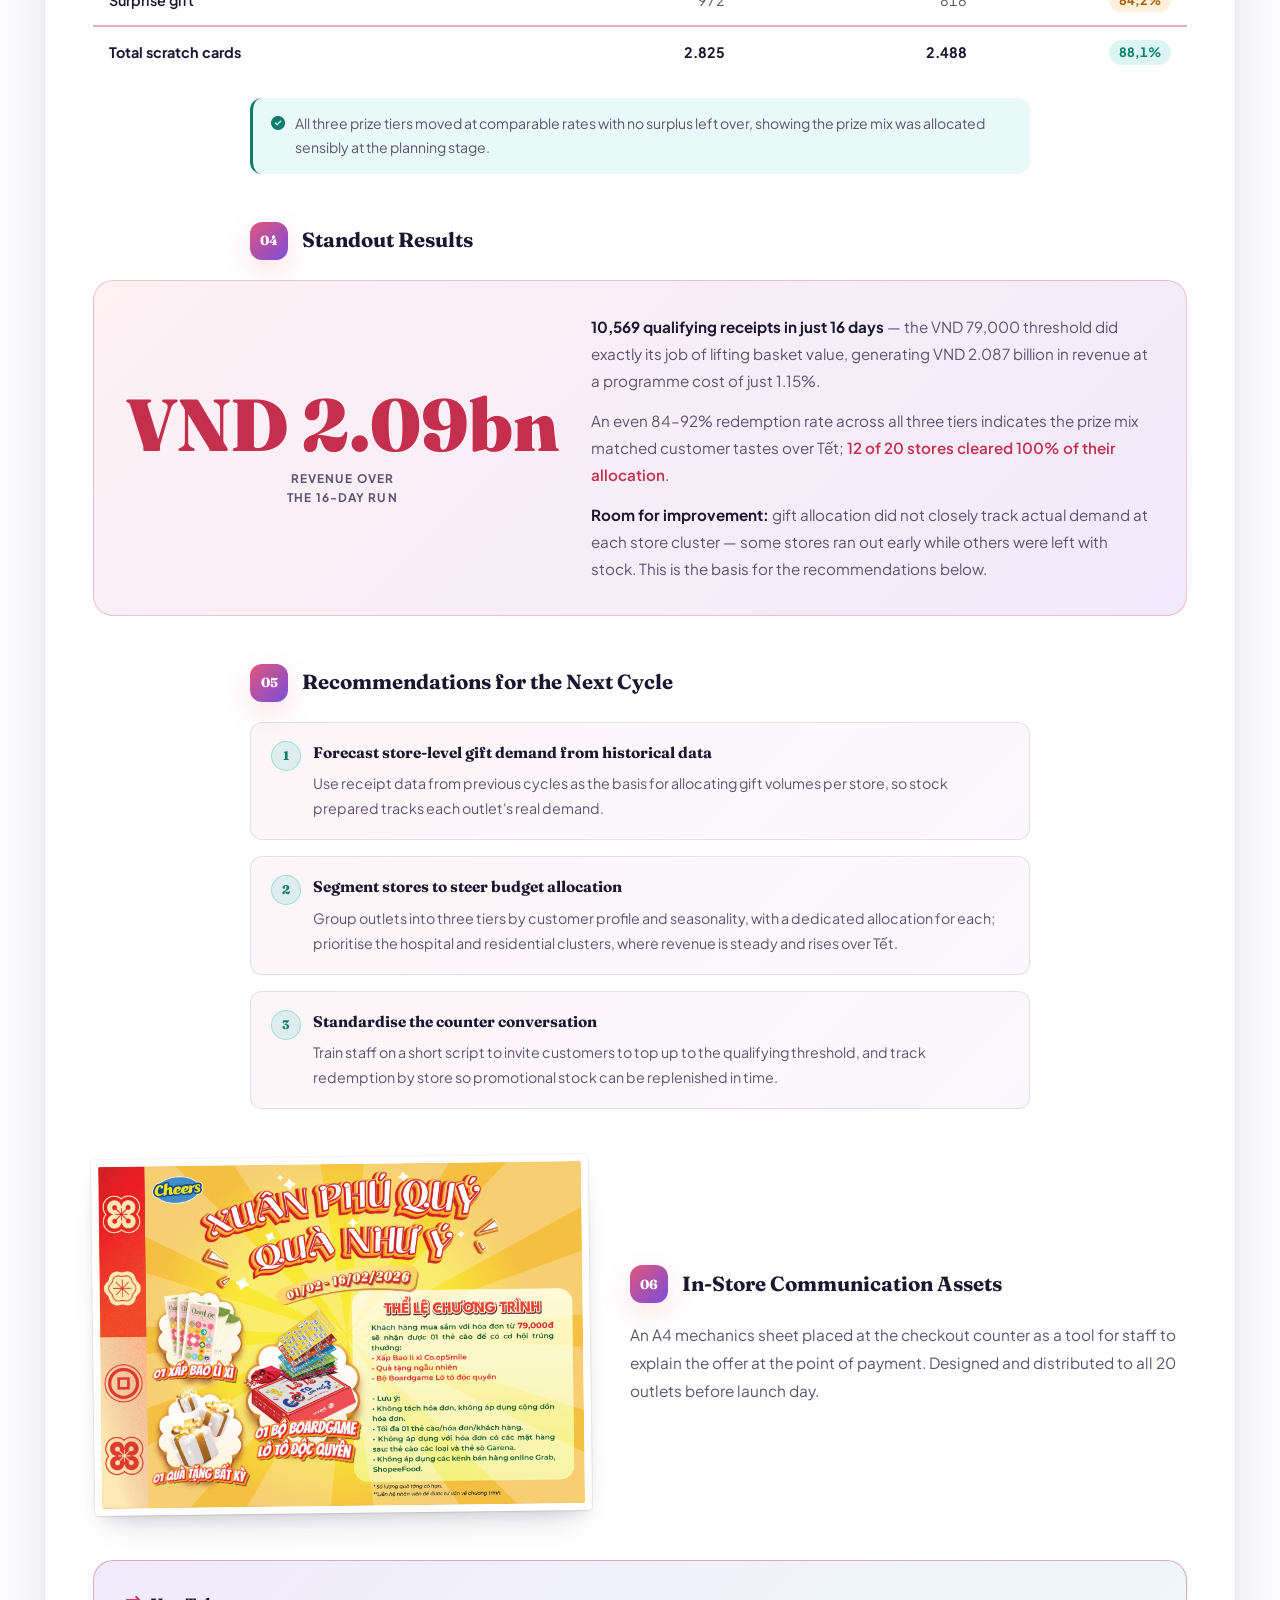
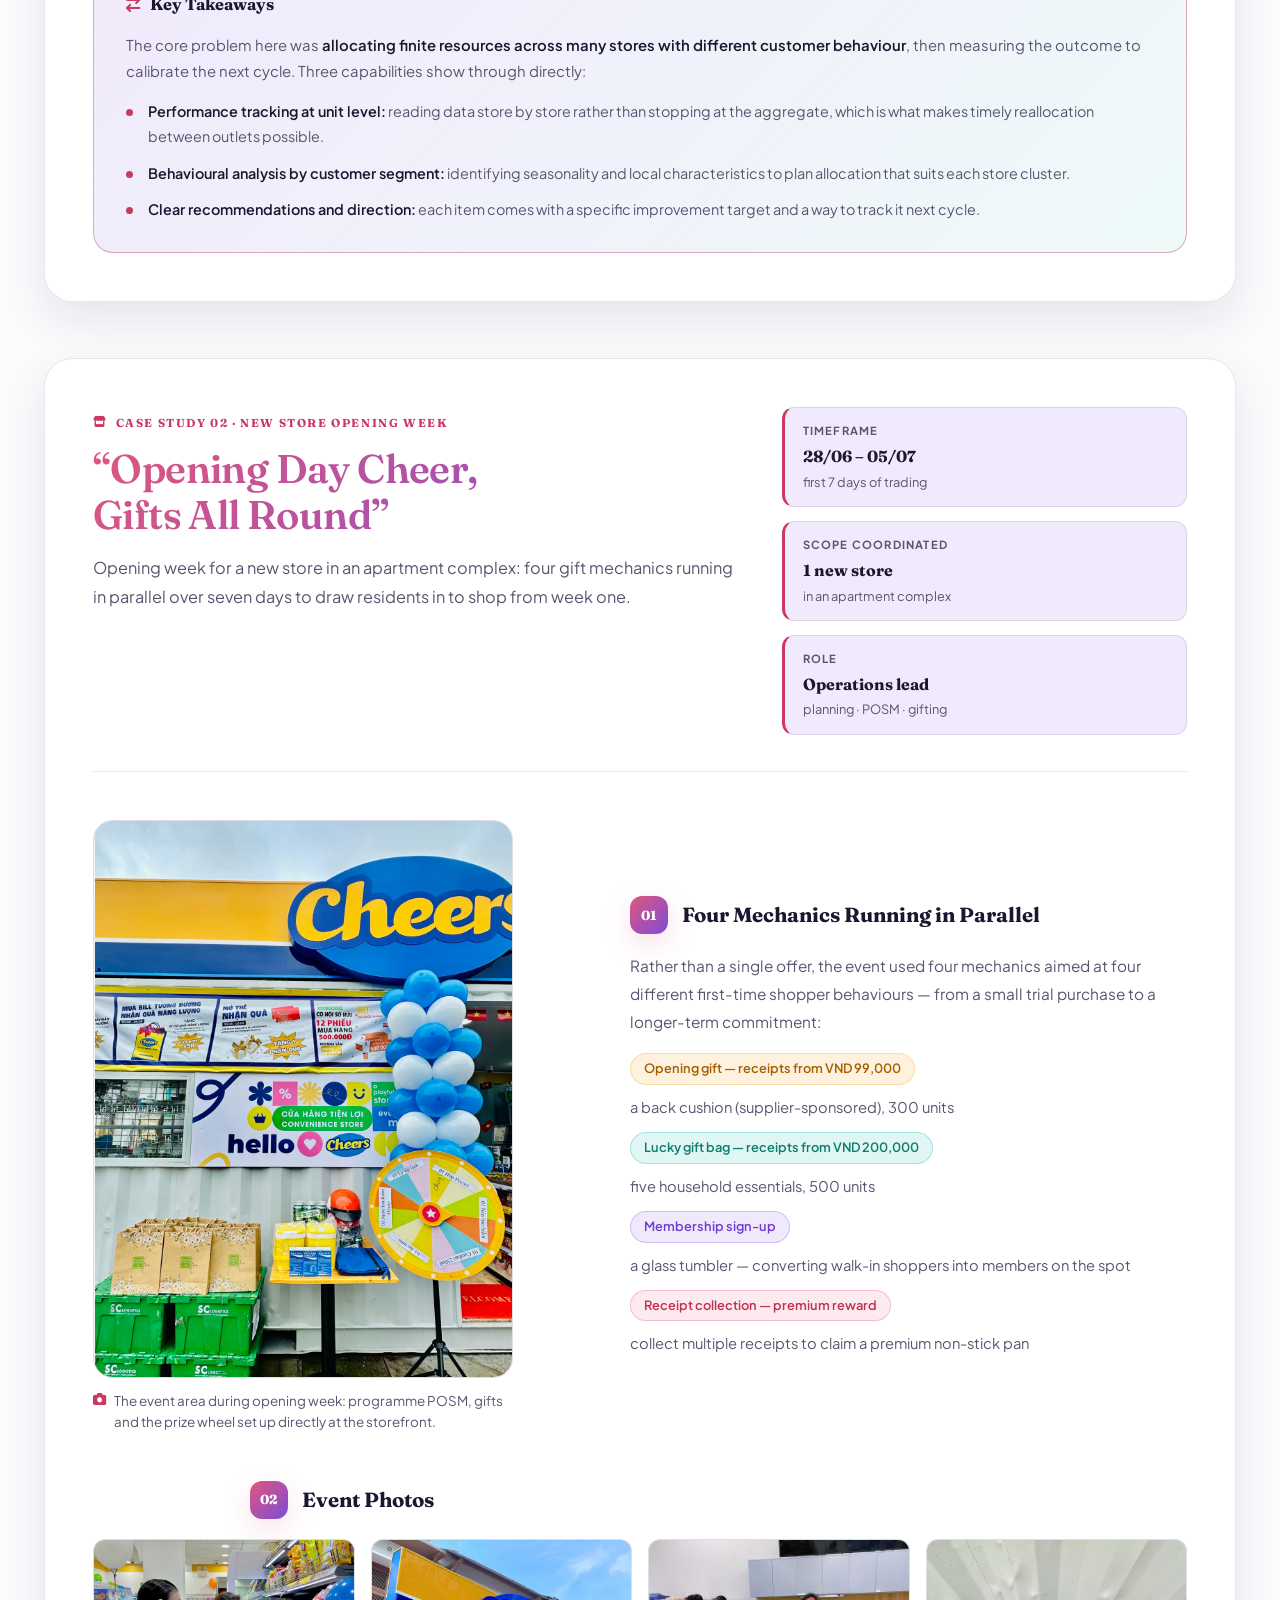
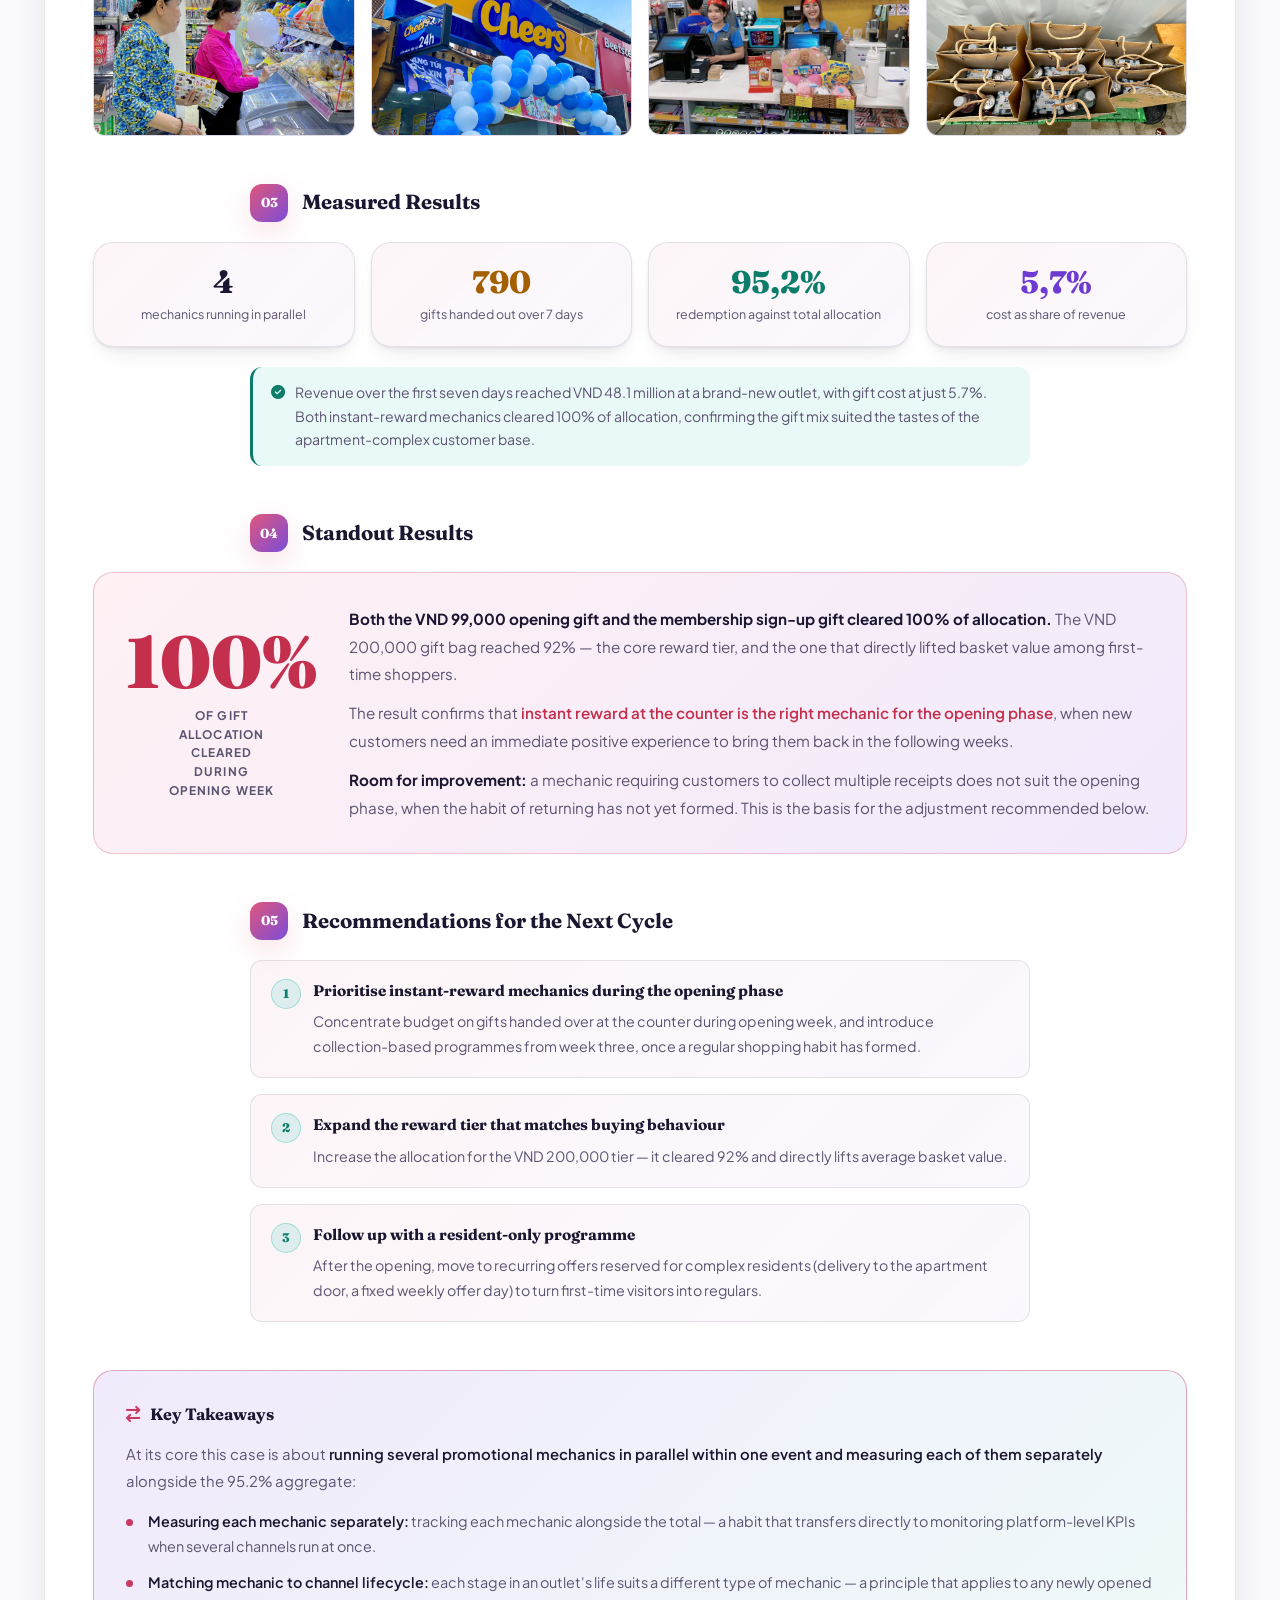
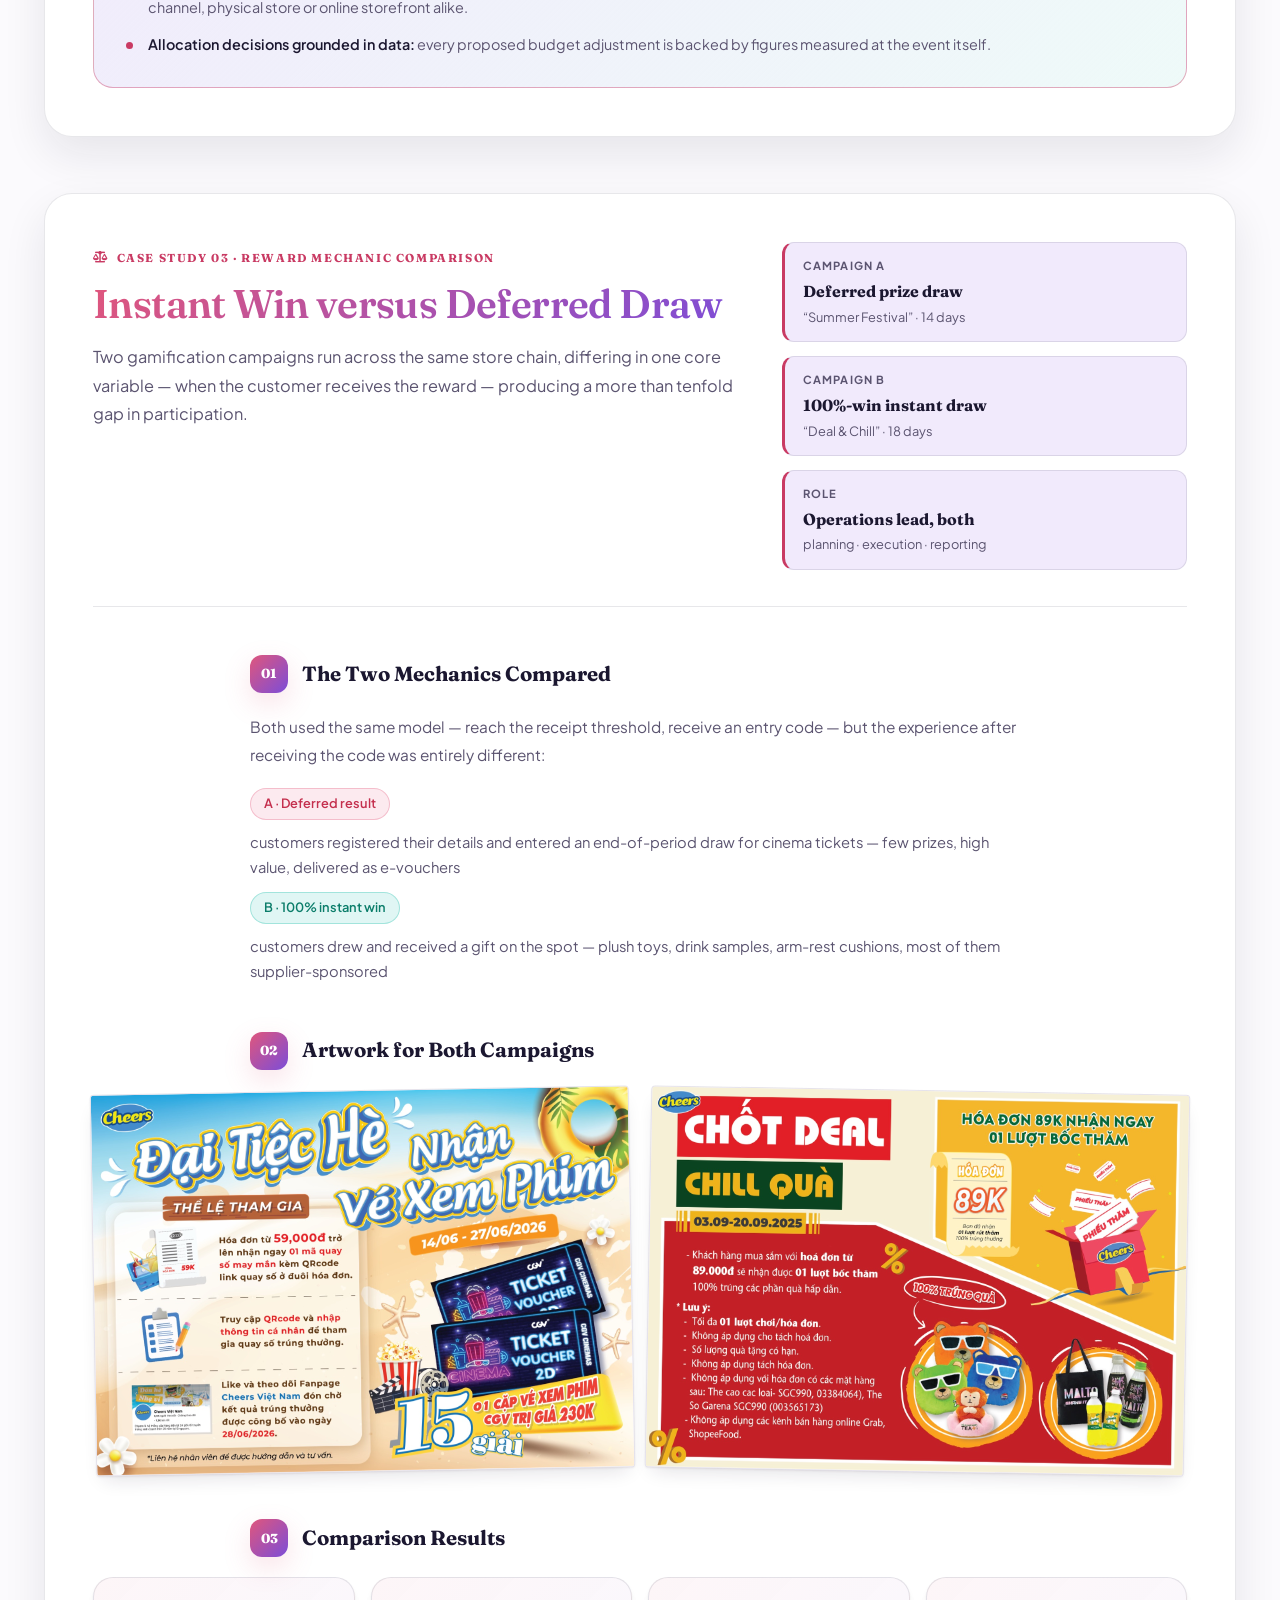
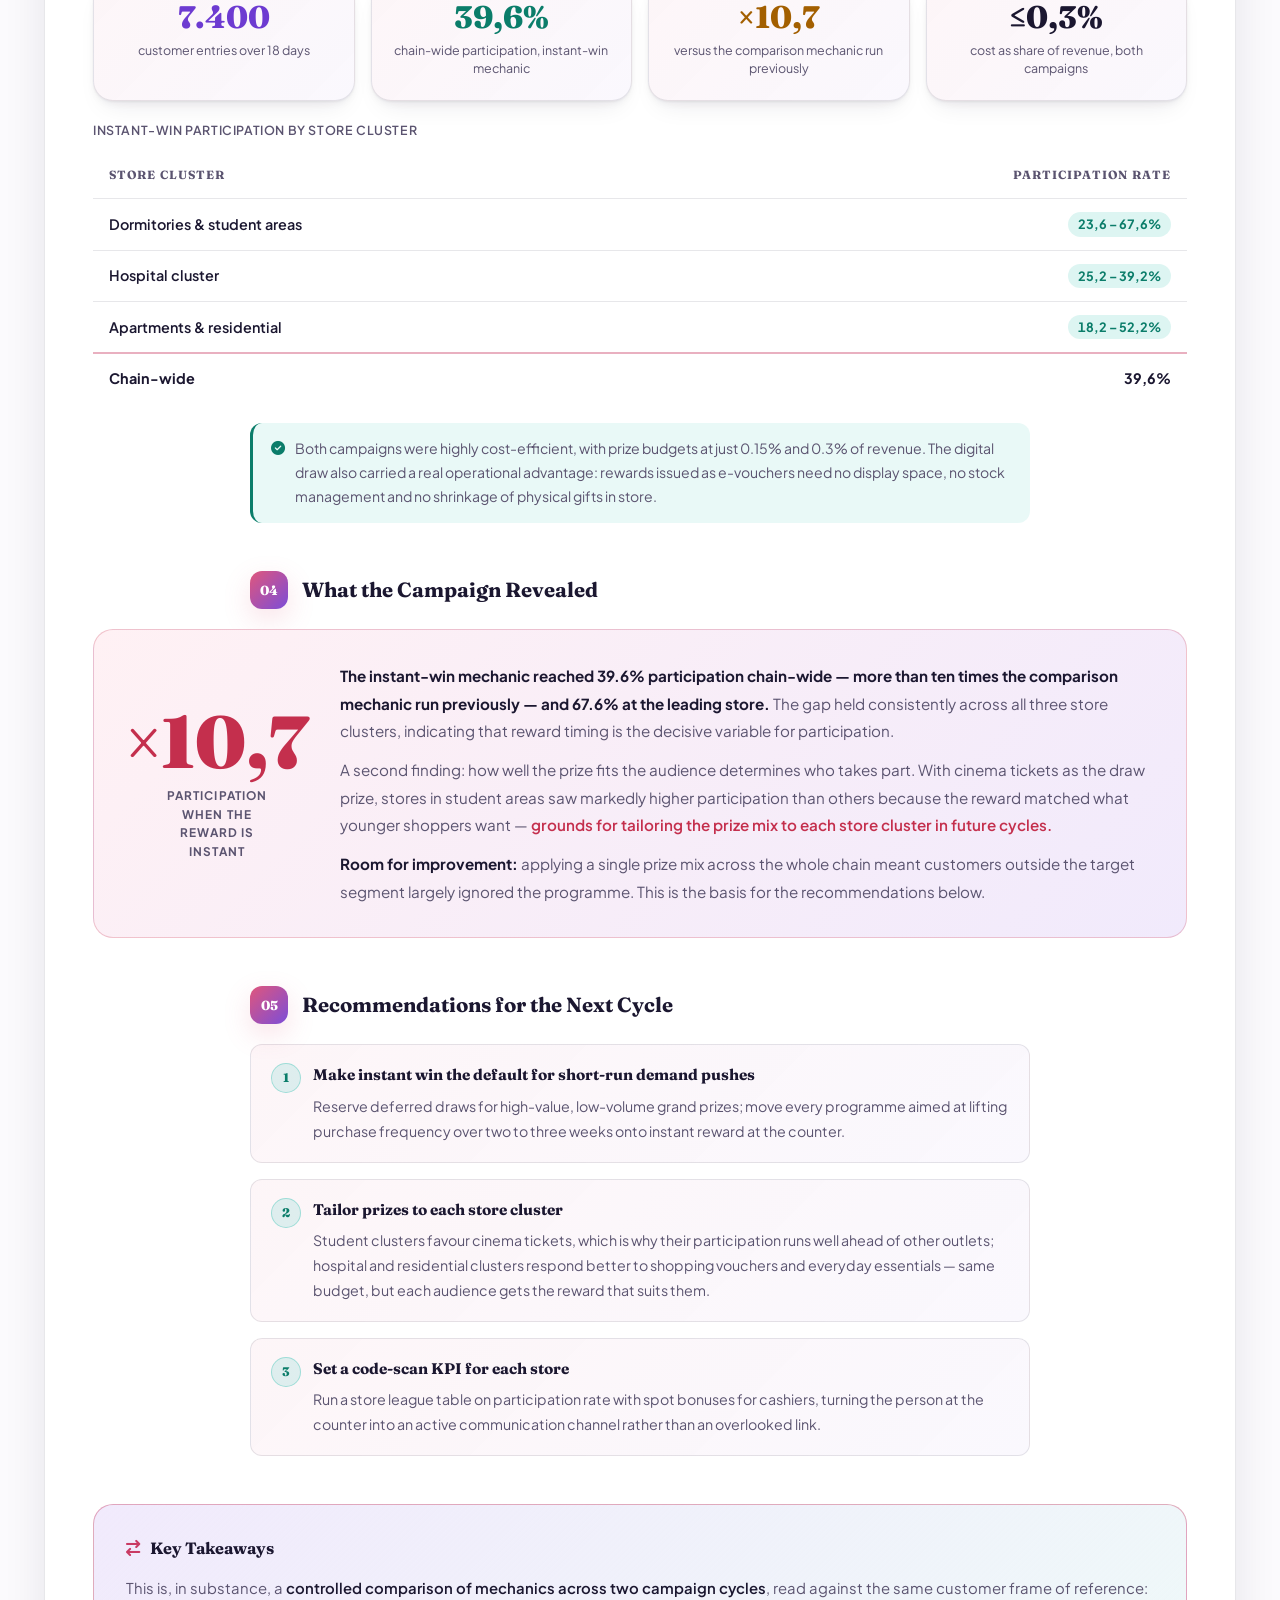
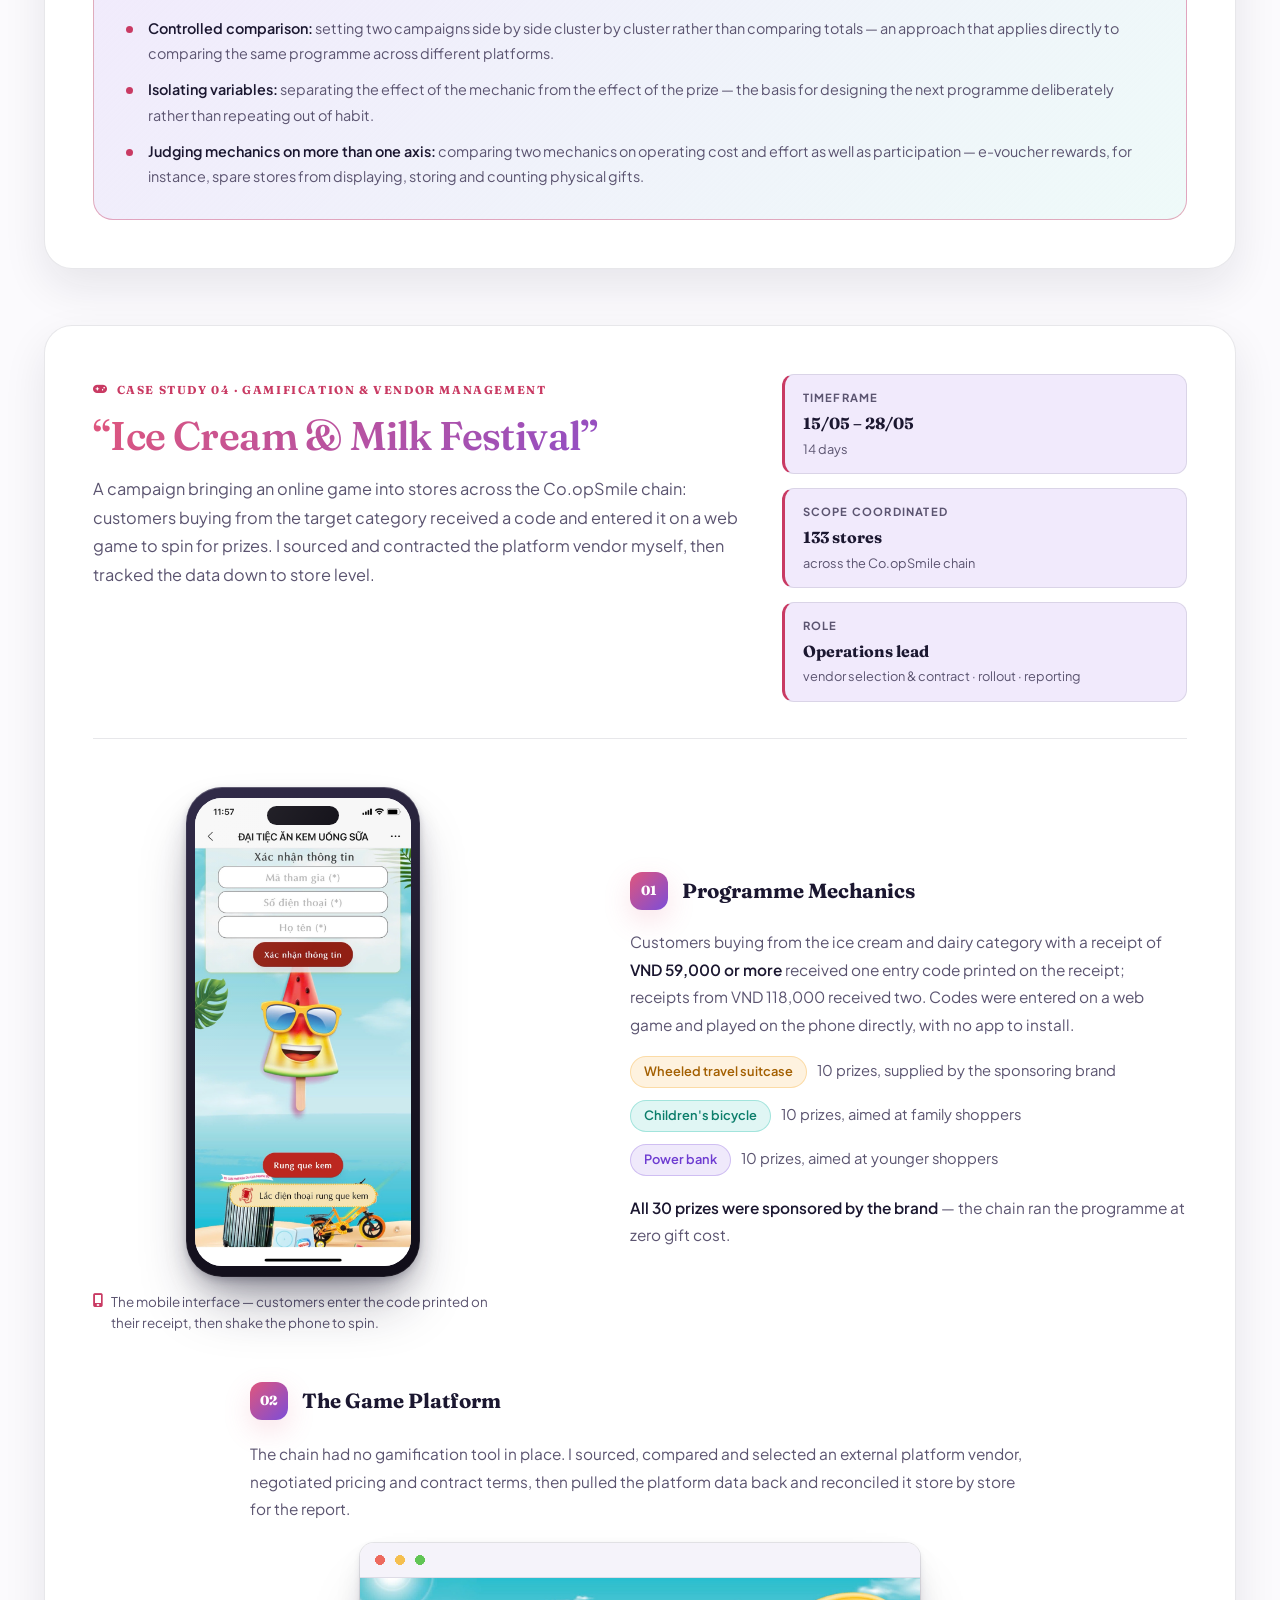
==== commit ff9ff422: "Add files via upload" ====
--- a/en.html
+++ b/en.html
@@ -81,7 +81,7 @@
                             <i class="fa-solid fa-layer-group"></i> Explore Campaigns
                         </a>
                         <a href="#metrics" class="btn btn-secondary">
-                            <i class="fa-solid fa-chart-line"></i> See the Numbers
+                            <i class="fa-solid fa-chart-line"></i> Xem Số Liệu
                         </a>
                         <button onclick="openCvModal()" class="btn btn-outline">
                             <i class="fa-solid fa-file-pdf"></i> View & Download Full CV (PDF)
@@ -291,7 +291,7 @@
         <section class="metrics-section" id="metrics">
             <div class="container">
                 <div class="section-header">
-                    <span class="section-subtitle">PERFORMANCE REVIEW & RECURRING RESULTS</span>
+                    <span class="section-subtitle">ĐÁNH GIÁ NĂNG LỰC & KẾT QUẢ ĐỊNH KỲ</span>
                     <h2 class="section-title">KPI Review & Annual Programmes</h2>
                     <p class="section-desc">Quarterly performance review results and the chain's annual anniversary programme. Major campaigns are analysed in detail in the Case Studies section.</p>
                 </div>
@@ -339,7 +339,7 @@
                             </div>
 
                             <div class="panel-image">
-                                <img src="assets/images/posm/sinhnhat_a4.jpg" alt="A4 artwork for the chain anniversary programme" class="dashboard-img">
+                                <div class="mockup-paper"><img src="assets/images/posm/sinhnhat_a4.jpg" alt="A4 artwork for the chain anniversary programme" class="dashboard-img"></div>
                                 <div class="img-caption"><i class="fa-solid fa-file-image"></i> A4 anniversary artwork: mechanics and prize structure, displayed at the checkout counter</div>
                             </div>
                         </div>
@@ -454,7 +454,7 @@
                     <div class="cs-block">
                         <h4 class="cs-h4"><span class="cs-h4-num">02</span> Scratch Card Artwork</h4>
                         <p class="cs-body">An 8×6cm scratch card set in four designs, produced and distributed to each store with a signed quantity receipt.</p>
-                        <div class="cs-gallery">
+                        <div class="cs-gallery mockup-cards">
                             <figure><img src="assets/images/tet/tet_thecao_01.jpg" alt="Tết scratch card mockup, version 1" loading="lazy" width="945" height="709"></figure>
                             <figure><img src="assets/images/tet/tet_thecao_02.jpg" alt="Tết scratch card mockup, version 2" loading="lazy" width="946" height="709"></figure>
                             <figure><img src="assets/images/tet/tet_thecao_03.jpg" alt="Tết scratch card mockup, version 3" loading="lazy" width="945" height="710"></figure>
@@ -566,7 +566,7 @@
                     <!-- POSM artifact: ảnh trái, chữ phải -->
                     <div class="cs-block cs-split">
                         <figure class="cs-figure">
-                            <img src="assets/images/tet/tet_posm_a4.jpg" alt="A4 Tết promotion artwork displayed in store" loading="lazy" width="3508" height="2481">
+                            <div class="mockup-paper"><img src="assets/images/tet/tet_posm_a4.jpg" alt="A4 Tết promotion artwork displayed in store" loading="lazy" width="3508" height="2481"></div>
                         </figure>
                         <div class="cs-split-text">
                             <h4 class="cs-h4"><span class="cs-h4-num">06</span> In-Store Communication Assets</h4>
@@ -743,7 +743,7 @@
 
                     <div class="cs-block">
                         <h4 class="cs-h4"><span class="cs-h4-num">02</span> Artwork for Both Campaigns</h4>
-                        <div class="cs-gallery">
+                        <div class="cs-gallery mockup-papers">
                             <figure><img src="assets/images/casestudy/poster_quayso.jpg" alt="A4 artwork for the deferred prize draw campaign" loading="lazy" width="3508" height="2481"></figure>
                             <figure><img src="assets/images/casestudy/poster_trungngay.jpg" alt="A4 artwork for the instant win campaign" loading="lazy" width="3508" height="2481"></figure>
                         </div>
@@ -1023,7 +1023,6 @@
                             </div>
                         </div>
                     </div>
-
                     <!-- Item 2: Ribbon Cut Event -->
                     <div class="portfolio-card" data-category="opening" data-id="p2" data-title="ribbon cutting ceremony new store opening">
                         <div class="card-thumb">
@@ -1039,7 +1038,6 @@
                             </div>
                         </div>
                     </div>
-
                     <!-- Item 3: A4 Shopping Guide Poster -->
                     <div class="portfolio-card" data-category="posm" data-id="p3" data-title="a4 posm promotion mechanics checkout counter">
                         <div class="card-thumb">
@@ -1055,7 +1053,6 @@
                             </div>
                         </div>
                     </div>
-
                     <!-- Item 4: Poster 53×80cm -->
                     <div class="portfolio-card" data-category="posm" data-id="p4" data-title="shopping guide poster 53x80cm discounted product list">
                         <div class="card-thumb">
@@ -1071,11 +1068,40 @@
                             </div>
                         </div>
                     </div>
-
-                    <!-- Item 5: Dutch Lady Promo -->
+                    <!-- Item 5: Grand Opening Flyer -->
+                    <div class="portfolio-card" data-category="opening" data-id="p10" data-title="a5 opening leaflet 4 pages discounted products opening week">
+                        <div class="card-thumb">
+                            <img src="assets/images/posm/torroi_khaitruong.jpg" alt="A5 opening leaflet distributed in store" loading="lazy">
+                            <span class="card-category">New Store Opening</span>
+                        </div>
+                        <div class="card-body">
+                            <h4>Store Opening Leaflet</h4>
+                            <p>A four-page A5 leaflet: the cover introduces the promotions running at the event, while the inside pages list the discounted products available only during opening week.</p>
+                            <div class="card-footer">
+                                <span class="card-metric"><i class="fa-solid fa-book-open"></i> A5 · 4 trang</span>
+                                <span class="card-link"><i class="fa-solid fa-arrow-up-right-from-square"></i> Details</span>
+                            </div>
+                        </div>
+                    </div>
+                    <!-- Item 6: Shopping Booklet -->
+                    <div class="portfolio-card" data-category="posm" data-id="p9" data-title="a4 shopping guide booklet recurring product list">
+                        <div class="card-thumb">
+                            <img src="assets/images/posm/cnms_01.jpg" alt="Cover of the recurring shopping guide leaflet" loading="lazy">
+                            <span class="card-category">POSM</span>
+                        </div>
+                        <div class="card-body">
+                            <h4>Shopping Guide Booklet (A4)</h4>
+                            <p>An A4 booklet issued each promotion cycle, listing discounted products alongside home delivery ordering details.</p>
+                            <div class="card-footer">
+                                <span class="card-metric"><i class="fa-solid fa-book-open"></i> 5 pages per cycle</span>
+                                <span class="card-link"><i class="fa-solid fa-arrow-up-right-from-square"></i> Details</span>
+                            </div>
+                        </div>
+                    </div>
+                    <!-- Item 7: Dutch Lady Promo -->
                     <div class="portfolio-card" data-category="social" data-id="p5" data-title="dutch lady points redemption fmcg co-marketing">
                         <div class="card-thumb">
-                            <img src="assets/images/social/dutch_lady.jpg" alt="Dutch Lady Campaign" loading="lazy">
+                            <div class="mockup-social"><div class="msocial-bar"><span class="msocial-ava"></span><span class="msocial-meta"></span></div><img src="assets/images/social/dutch_lady.jpg" alt="Dutch Lady Campaign" loading="lazy"></div>
                             <span class="card-category">Social & Digital Promo</span>
                         </div>
                         <div class="card-body">
@@ -1087,11 +1113,10 @@
                             </div>
                         </div>
                     </div>
-
-                    <!-- Item 6: Buy 1 Get 1 Free Coconut -->
+                    <!-- Item 8: Buy 1 Get 1 Free Coconut -->
                     <div class="portfolio-card" data-category="social" data-id="p6" data-title="fresh coconut buy one get one summer social banner">
                         <div class="card-thumb">
-                            <img src="assets/images/social/dua_1tang1.jpg" alt="Buy 1 Get 1 Free" loading="lazy">
+                            <div class="mockup-social"><div class="msocial-bar"><span class="msocial-ava"></span><span class="msocial-meta"></span></div><img src="assets/images/social/dua_1tang1.jpg" alt="Buy 1 Get 1 Free" loading="lazy"></div>
                             <span class="card-category">Social & Digital Promo</span>
                         </div>
                         <div class="card-body">
@@ -1103,11 +1128,10 @@
                             </div>
                         </div>
                     </div>
-
-                    <!-- Item 7: X2 Stamp Reward -->
+                    <!-- Item 9: X2 Stamp Reward -->
                     <div class="portfolio-card" data-category="social" data-id="p7" data-title="double stamp collection anniversary membership loyalty">
                         <div class="card-thumb">
-                            <img src="assets/images/social/x2_tem.jpg" alt="X2 Stamp Rewards" loading="lazy">
+                            <div class="mockup-social"><div class="msocial-bar"><span class="msocial-ava"></span><span class="msocial-meta"></span></div><img src="assets/images/social/x2_tem.jpg" alt="X2 Stamp Rewards" loading="lazy"></div>
                             <span class="card-category">Social & Digital Promo</span>
                         </div>
                         <div class="card-body">
@@ -1119,11 +1143,10 @@
                             </div>
                         </div>
                     </div>
-
-                    <!-- Item 8: Online Channel Promo -->
+                    <!-- Item 10: Online Channel Promo -->
                     <div class="portfolio-card" data-category="social" data-id="p8" data-title="monthly partner offer shopeefood grabmart voucher">
                         <div class="card-thumb">
-                            <img src="assets/images/social/online_promo.jpg" alt="Online channel offer communication asset" loading="lazy">
+                            <div class="mockup-social"><div class="msocial-bar"><span class="msocial-ava"></span><span class="msocial-meta"></span></div><img src="assets/images/social/online_promo.jpg" alt="Online channel offer communication asset" loading="lazy"></div>
                             <span class="card-category">Social & Digital Promo</span>
                         </div>
                         <div class="card-body">
@@ -1136,45 +1159,13 @@
                         </div>
                     </div>
 
-                    <!-- Item 10: Grand Opening Flyer -->
-                    <div class="portfolio-card" data-category="opening" data-id="p10" data-title="a5 opening leaflet 4 pages discounted products opening week">
-                        <div class="card-thumb">
-                            <img src="assets/images/posm/torroi_khaitruong.jpg" alt="A5 opening leaflet distributed in store" loading="lazy">
-                            <span class="card-category">New Store Opening</span>
-                        </div>
-                        <div class="card-body">
-                            <h4>Store Opening Leaflet</h4>
-                            <p>A four-page A5 leaflet: the cover introduces the promotions running at the event, while the inside pages list the discounted products available only during opening week.</p>
-                            <div class="card-footer">
-                                <span class="card-metric"><i class="fa-solid fa-book-open"></i> A5 · 4 trang</span>
-                                <span class="card-link"><i class="fa-solid fa-arrow-up-right-from-square"></i> Details</span>
-                            </div>
-                        </div>
-                    </div>
-
-                    <!-- Item 9: Shopping Booklet -->
-                    <div class="portfolio-card" data-category="posm" data-id="p9" data-title="a4 shopping guide booklet recurring product list">
-                        <div class="card-thumb">
-                            <img src="assets/images/posm/cnms_01.jpg" alt="Cover of the recurring shopping guide leaflet" loading="lazy">
-                            <span class="card-category">POSM</span>
-                        </div>
-                        <div class="card-body">
-                            <h4>Shopping Guide Booklet (A4)</h4>
-                            <p>An A4 booklet issued each promotion cycle, listing discounted products alongside home delivery ordering details.</p>
-                            <div class="card-footer">
-                                <span class="card-metric"><i class="fa-solid fa-book-open"></i> 5 pages per cycle</span>
-                                <span class="card-link"><i class="fa-solid fa-arrow-up-right-from-square"></i> Details</span>
-                            </div>
-                        </div>
-                    </div>
-
                 </div>
 
                 <!-- Booklet full spread -->
                 <div class="booklet-block">
                     <h3 class="booklet-title"><i class="fa-solid fa-book-open"></i> A Full Shopping Guide Cycle</h3>
                     <p class="booklet-desc">Each promotion cycle produces a complete A4 booklet: a themed cover, product listing pages and a final page with ordering details and contact channels.</p>
-                    <div class="cs-gallery">
+                    <div class="cs-gallery mockup-pages">
                         <figure><img src="assets/images/posm/cnms_01.jpg" alt="Shopping guide — themed cover" loading="lazy" width="2481" height="3509"></figure>
                         <figure><img src="assets/images/posm/cnms_02.jpg" alt="Shopping guide — product listing page 1" loading="lazy" width="2481" height="3509"></figure>
                         <figure><img src="assets/images/posm/cnms_03.jpg" alt="Shopping guide — product listing page 2" loading="lazy" width="2482" height="3509"></figure>
--- a/style.css
+++ b/style.css
@@ -3145,3 +3145,189 @@
 @media (max-width: 768px) {
     .cs-figure .mockup-phone img { max-height: 44vh; }
 }
+
+/* ══════════════════════════════════════════════════════════
+   MOCKUP ẤN PHẨM IN — mức tiết chế
+   Nguyên tắc: gợi ra chất liệu giấy bằng bóng đổ và độ nghiêng
+   rất nhỏ (≤2°), tuyệt đối không bóp méo chữ trên thiết kế.
+   ══════════════════════════════════════════════════════════ */
+
+/* ── Tờ giấy in A4 ──────────────────────────────────────── */
+.mockup-paper {
+    display: block;
+    background: #fff;
+    padding: 7px;
+    border-radius: 4px;
+    box-shadow:
+        0 0 0 1px rgba(27, 23, 48, 0.05),
+        0 1px 2px rgba(27, 23, 48, 0.06),
+        0 8px 16px -6px rgba(27, 23, 48, 0.12),
+        0 22px 36px -18px rgba(27, 23, 48, 0.18);
+    transform: rotate(-0.7deg);
+    transition: transform var(--transition-smooth), box-shadow var(--transition-smooth);
+}
+
+.mockup-paper:hover {
+    transform: rotate(0deg) translateY(-4px);
+    box-shadow:
+        0 0 0 1px rgba(27, 23, 48, 0.05),
+        0 2px 4px rgba(27, 23, 48, 0.08),
+        0 16px 30px -8px rgba(27, 23, 48, 0.16),
+        0 36px 56px -24px rgba(27, 23, 48, 0.22);
+}
+
+.mockup-paper img,
+.mockup-paper .dashboard-img {
+    display: block;
+    width: 100%;
+    height: auto;
+    border: none !important;
+    border-radius: 2px !important;
+    box-shadow: none !important;
+}
+
+.mockup-paper .zoomable:hover { transform: none; box-shadow: none; }
+
+/* ── Xấp thẻ cào: mỗi thẻ lệch một góc khác nhau ─────────── */
+.mockup-cards figure {
+    transition: transform var(--transition-smooth), z-index 0s;
+    transform: rotate(-1.5deg);
+}
+.mockup-cards figure:nth-child(2) { transform: rotate(1.3deg); }
+.mockup-cards figure:nth-child(3) { transform: rotate(-0.8deg); }
+.mockup-cards figure:nth-child(4) { transform: rotate(1.8deg); }
+
+.mockup-cards figure:hover {
+    transform: rotate(0deg) translateY(-5px);
+    position: relative;
+    z-index: 3;
+}
+
+.mockup-cards img {
+    border-radius: 9px !important;
+    border: 1px solid rgba(27, 23, 48, 0.07) !important;
+    box-shadow:
+        0 1px 2px rgba(27, 23, 48, 0.07),
+        0 6px 14px -5px rgba(27, 23, 48, 0.16);
+}
+
+.mockup-cards img:hover { transform: none !important; }
+
+/* ── Trang cẩm nang xếp lớp như cuốn sách ────────────────── */
+.mockup-pages figure {
+    position: relative;
+    transition: transform var(--transition-smooth);
+}
+
+/* Hai lớp giấy nhô ra sau mỗi trang */
+.mockup-pages figure::before,
+.mockup-pages figure::after {
+    content: '';
+    position: absolute;
+    inset: 0;
+    border-radius: 4px;
+    background: #fff;
+    box-shadow: 0 1px 3px rgba(27, 23, 48, 0.10);
+    z-index: -1;
+}
+.mockup-pages figure::before { transform: translate(3px, 3px) rotate(0.8deg); }
+.mockup-pages figure::after  { transform: translate(6px, 6px) rotate(1.6deg); }
+
+.mockup-pages img {
+    position: relative;
+    z-index: 1;
+    border-radius: 4px !important;
+    border: 1px solid rgba(27, 23, 48, 0.08) !important;
+    box-shadow: 0 2px 6px rgba(27, 23, 48, 0.10) !important;
+}
+
+.mockup-pages figure:hover { transform: translateY(-5px); }
+.mockup-pages img:hover { transform: none !important; }
+
+/* ── Hai poster A4 của case đối chứng ────────────────────── */
+.mockup-papers figure { transition: transform var(--transition-smooth); }
+.mockup-papers figure:nth-child(1) { transform: rotate(-1deg); }
+.mockup-papers figure:nth-child(2) { transform: rotate(1deg); }
+.mockup-papers figure:hover { transform: rotate(0deg) translateY(-4px); }
+
+.mockup-papers img {
+    border-radius: 4px !important;
+    border: 1px solid rgba(27, 23, 48, 0.07) !important;
+    box-shadow:
+        0 1px 2px rgba(27, 23, 48, 0.06),
+        0 10px 20px -8px rgba(27, 23, 48, 0.14) !important;
+}
+.mockup-papers img:hover { transform: none !important; }
+
+/* ── Khung bài đăng mạng xã hội cho banner vuông ─────────── */
+.mockup-social {
+    height: 100%;
+    display: flex;
+    flex-direction: column;
+    background: var(--bg-card);
+}
+
+.msocial-bar {
+    flex: 0 0 30px;
+    display: flex;
+    align-items: center;
+    gap: 8px;
+    padding: 0 10px;
+    border-bottom: 1px solid var(--border-color);
+    background: var(--bg-inset);
+}
+
+.msocial-ava {
+    width: 15px;
+    height: 15px;
+    border-radius: 50%;
+    background: var(--gradient-primary);
+    flex-shrink: 0;
+}
+
+/* Hai vạch xám giả lập tên trang và mốc thời gian */
+.msocial-meta {
+    flex: 1;
+    height: 15px;
+    background:
+        linear-gradient(var(--border-strong), var(--border-strong)) left 2px / 62px 5px no-repeat,
+        linear-gradient(var(--border-color), var(--border-color)) left 10px / 34px 4px no-repeat;
+}
+
+.mockup-social img {
+    flex: 1;
+    min-height: 0;
+    width: 100%;
+    object-fit: contain;
+    background: var(--bg-inset);
+}
+
+/* ── Chế độ tối ─────────────────────────────────────────── */
+[data-theme="dark"] .mockup-paper,
+[data-theme="dark"] .mockup-pages figure::before,
+[data-theme="dark"] .mockup-pages figure::after { background: #E8E4F0; }
+
+[data-theme="dark"] .mockup-paper {
+    box-shadow:
+        0 2px 5px rgba(0, 0, 0, 0.35),
+        0 14px 28px -10px rgba(0, 0, 0, 0.5);
+}
+
+/* ── Tôn trọng người tắt hiệu ứng ───────────────────────── */
+@media (prefers-reduced-motion: reduce) {
+    .mockup-paper,
+    .mockup-cards figure,
+    .mockup-papers figure { transform: none; transition: none; }
+    .mockup-paper:hover,
+    .mockup-cards figure:hover,
+    .mockup-papers figure:hover,
+    .mockup-pages figure:hover { transform: none; }
+}
+
+@media (max-width: 768px) {
+    .mockup-paper { padding: 5px; transform: none; }
+    .mockup-cards figure,
+    .mockup-papers figure { transform: none; }
+    .mockup-pages figure::before,
+    .mockup-pages figure::after { display: none; }
+}
